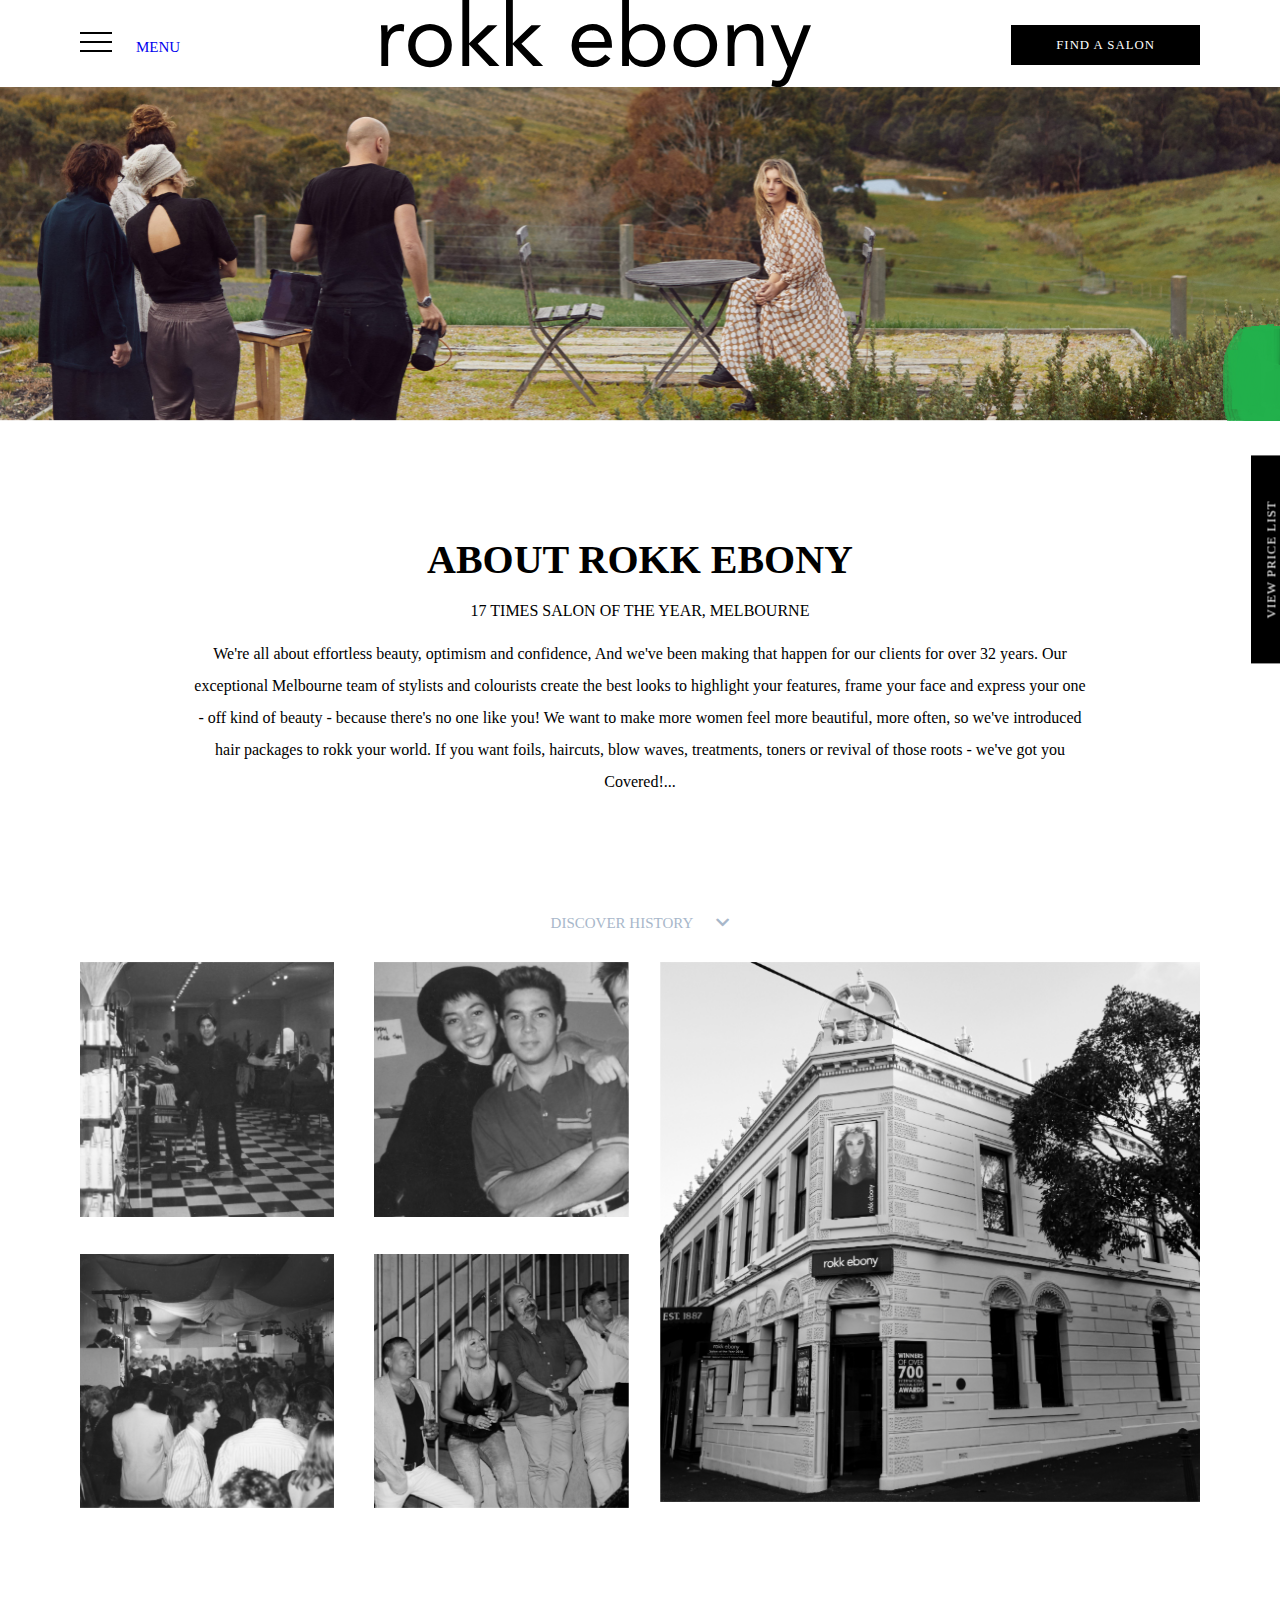
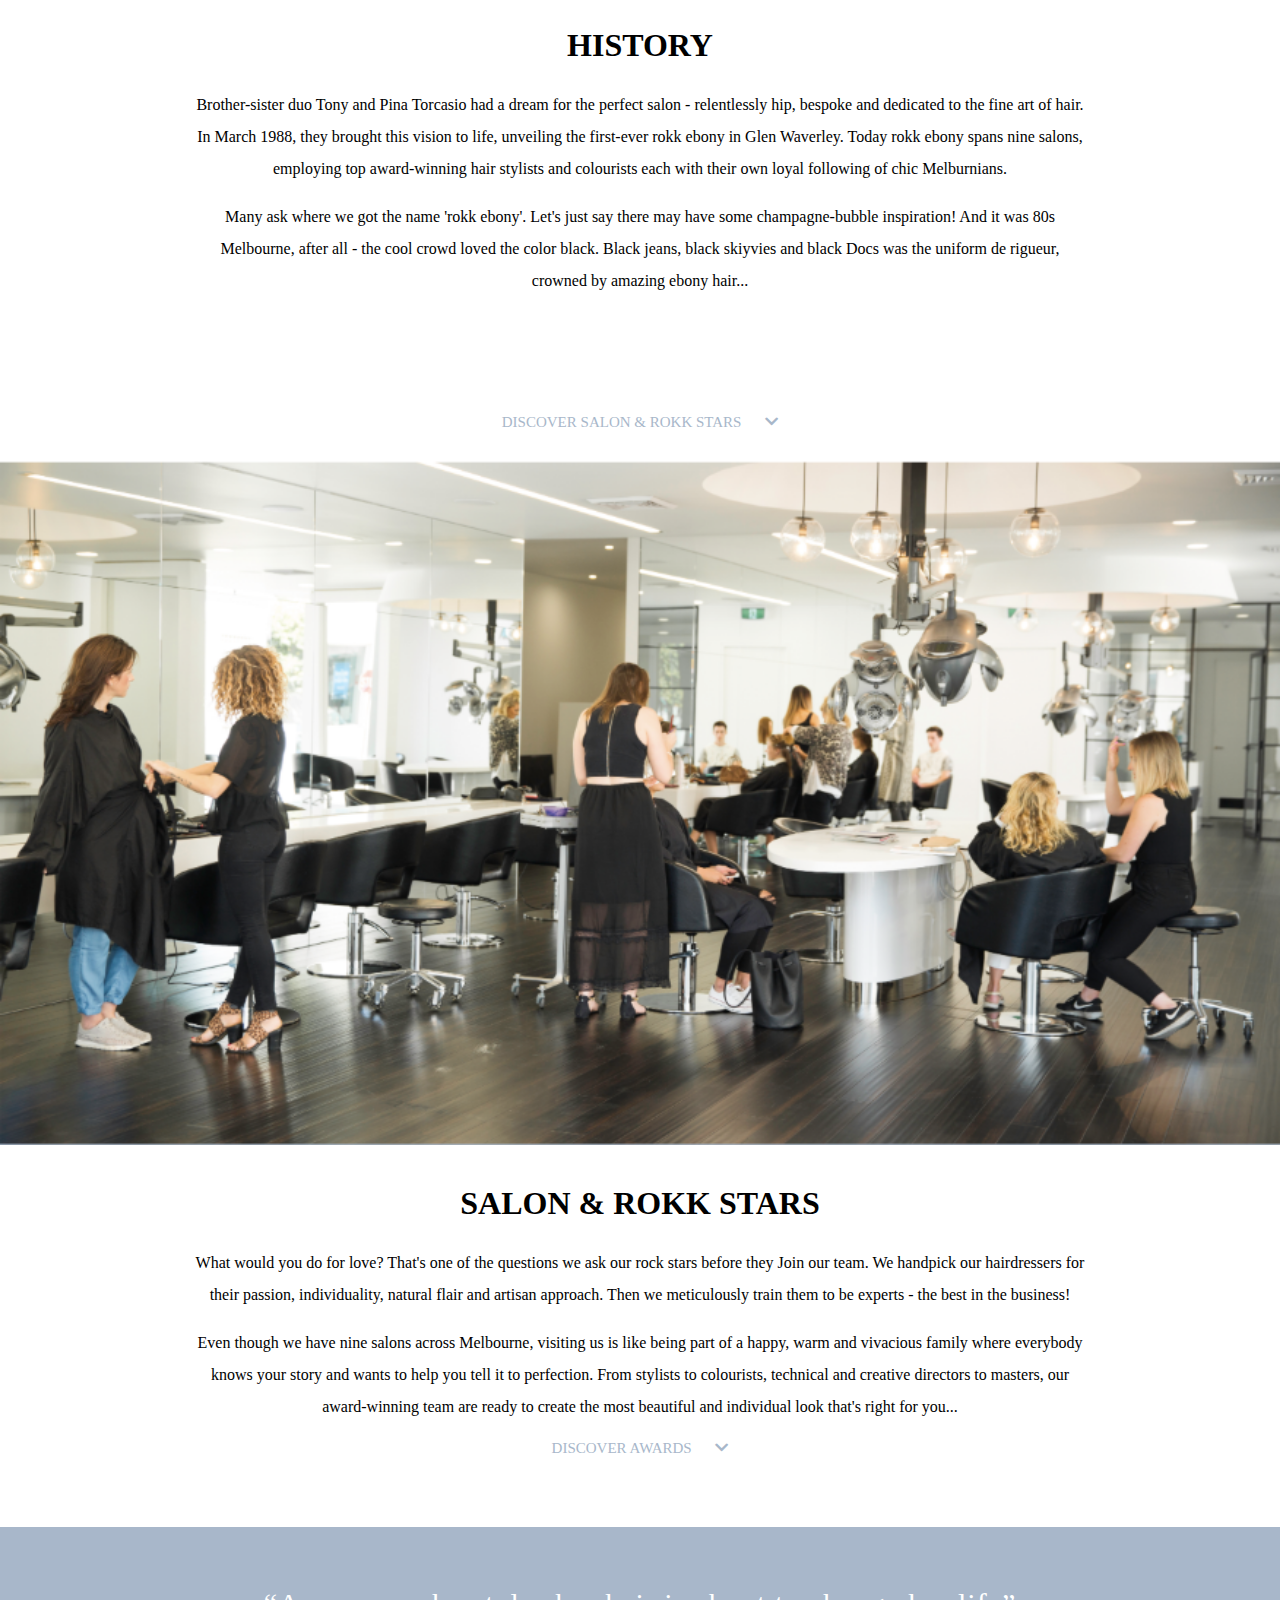
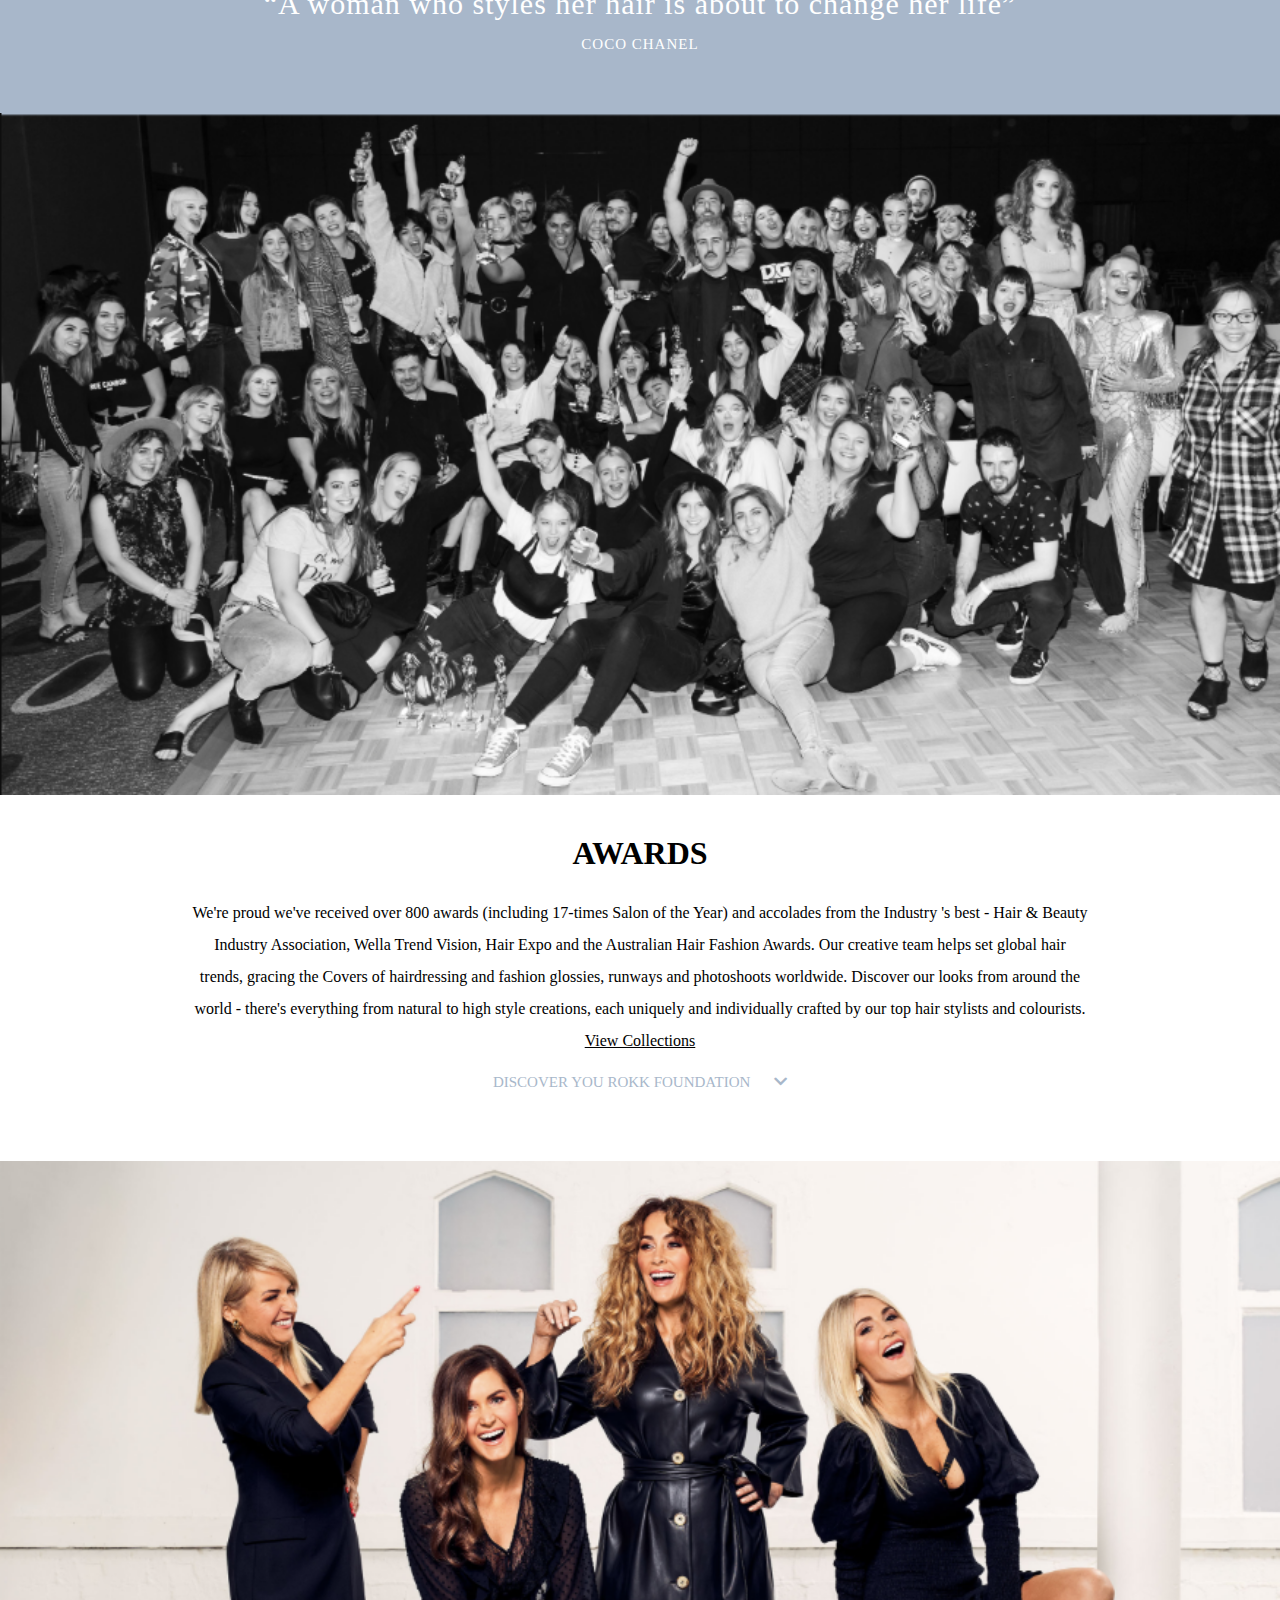
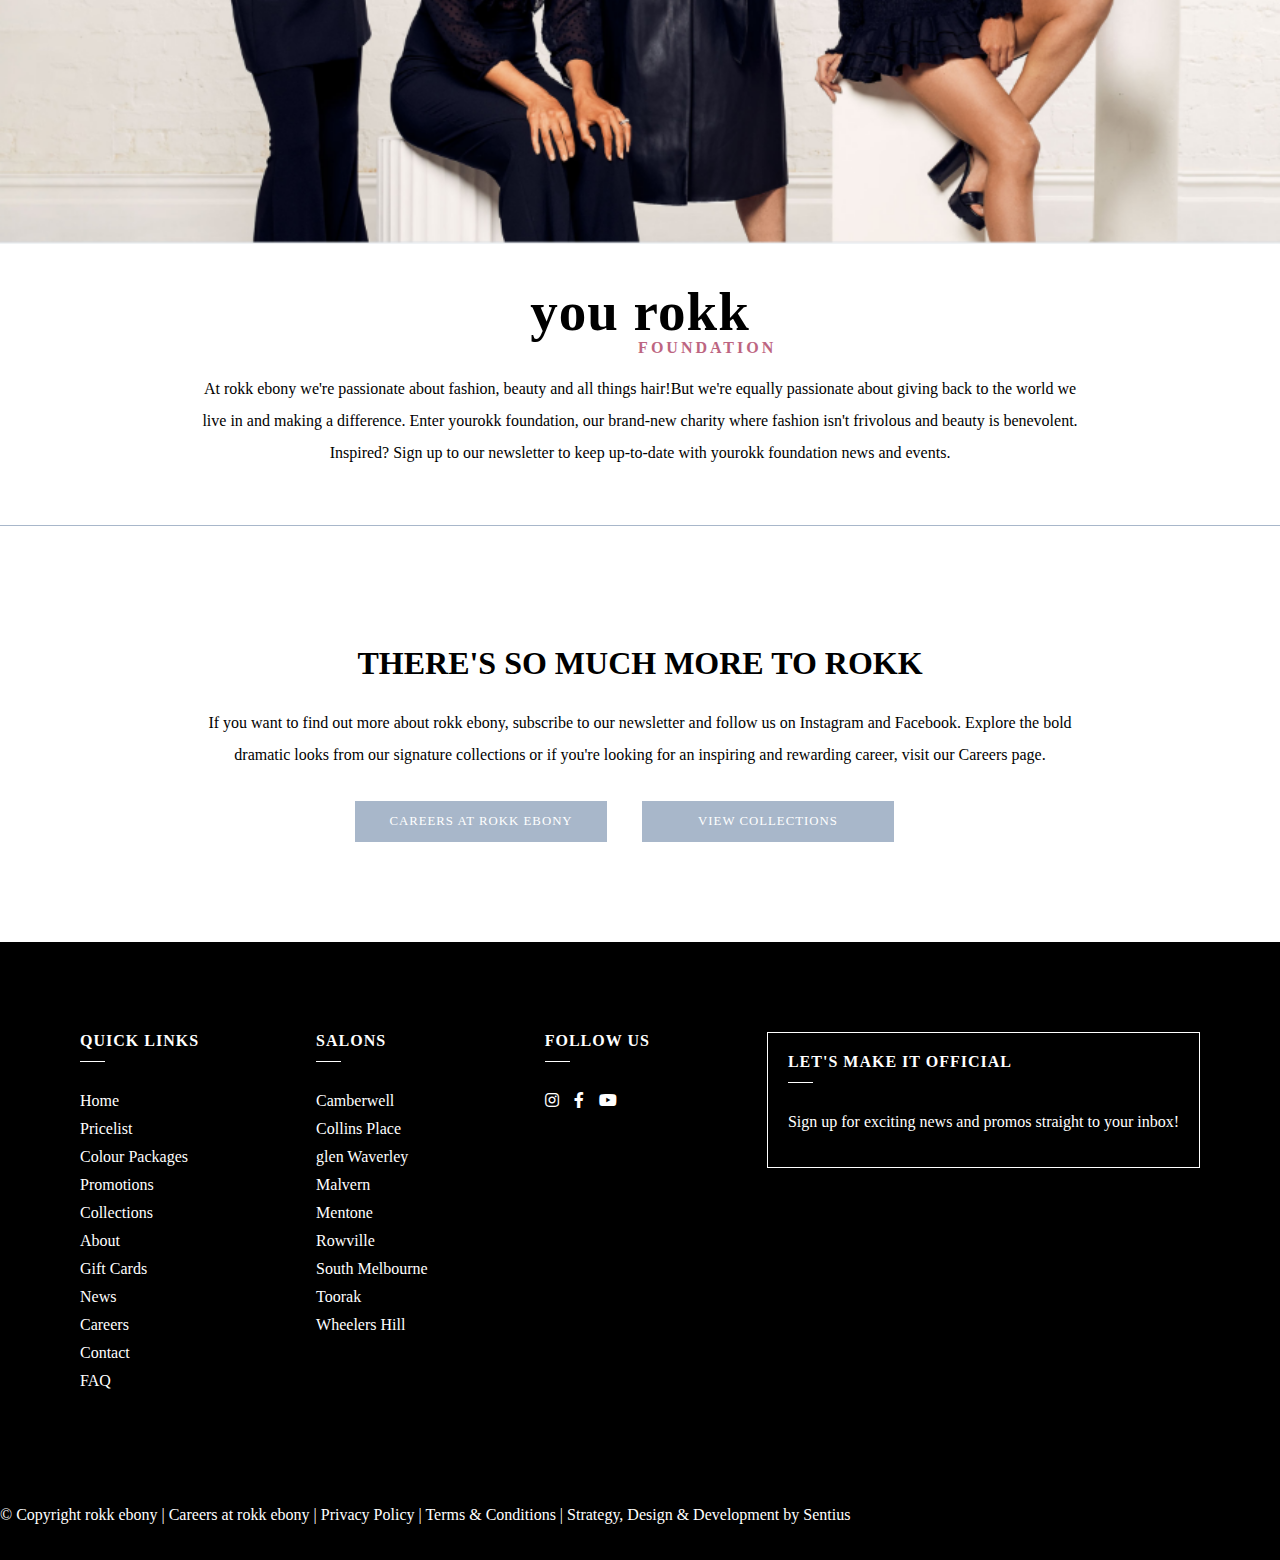
==== index.html @ becbbfd9 "PerfectPixel lan 4" ====
<!DOCTYPE html>
<html>
<head>
	<title>Rokk-Ebony</title>
	<meta charset="utf-8">
    <meta name="author" contnet="abc"/>
    <meta name="keyword" content="Blind Master"/>
    <meta http-equiv="X-UA-Compatible" content="IE=edge">
    <meta name="viewport" content="width=device-width, initial-scale=1"> 
    <link href="https://fontlibrary.org/face/metropolis" rel="stylesheet" media="screen" type="text/css"/>
    <link href="fontawesome/css/fontawesome.css" rel="stylesheet"> 
    <link href="fontawesome/css/brands.css" rel="stylesheet">
    <link href="fontawesome/css/solid.css" rel="stylesheet">
    <link href="style.css" rel="stylesheet" type="text/css">
</head>
<body>
	<div class="wrap">

		<div id="mySidenav" class="sidenav">
		  	<a href="javascript:void(0)" class="closebtn" onclick="closeNav()">&times;</a>
		  	<a href="#">About</a>
		  	<a href="#">Services</a>
		  	<a href="#">Clients</a>
		  	<a href="#">Contact</a>
		</div>
		<!-- HEADER -->
		<header class="header">
			<div class="containerBig">
				<div class="header__wrap">
					<div class="header__left">
						<a href="#" class="menu-bars" onclick="openNav()">
							<span class="menu-bars__wrap">
								<span class="menu-bars__row"></span>
								<span class="menu-bars__row"></span>
								<span class="menu-bars__row"></span>
							</span>
							<span class="menu">MENU</span>
						</a>
					</div>
					<div class="header__mid">
						<a href="#">
							<img src="img/RokkEbony-Logo.svg" title="Rokk-Ebony" alt="Logo-Rokk-Ebony">
						</a>
					</div>
					<div class="header__right">
						<a href="#" class="btn bg-black text-white">FIND A SALON</a>
					</div>
				</div>
			</div>
		</header>
		<!-- BTN-VIEW-PRICE-LIST -->
			<div class="btn btn-view-price">
				<a class="btn bg-black text-white">VIEW PRICE LIST</a>
			</div>
		<!-- MAIN -->
		<main class="main">
			<div class="banner">
				<picture>
				  	<source media="(min-width: 767px)" srcset="img/banner.png">				  
					<img src="img/bannerMobile.png" title="banner" alt="banner">
				</picture>
			</div>


			<div class="intro text-center">
				<div class="containerSmall">
					<h2 class="about">ABOUT ROKK EBONY</h2>
					<div class="subtitle">17 TIMES SALON OF THE YEAR, MELBOURNE</div>
					<div class="text">
						<p>We're all about effortless beauty, optimism and confidence, And we've been making that happen for our clients for over 32 years. Our exceptional Melbourne team of stylists and colourists create the best looks to highlight your features, frame your face and express your one - off kind of beauty - because there's no one like you! We want to make more women feel more beautiful, more often, so we've introduced hair packages to rokk your world. If you want foils, haircuts, blow waves, treatments, toners or revival of those roots - we've got you Covered!...</p>	
					</div>
				</div>
			</div>


			<div class="gallery">
				<div class="containerBig">
					<div class="link text-center">
						<a href="#history" class="link text-blue" onclick="closeGallery()">
							DISCOVER HISTORY <i class="fas fa-chevron-down"></i>
						</a>
					</div>
					<div class="gallery-wrap" id="gallery-wrap">
						<div class="gallery-grid">
							<div class="box-img-s">
								<img src="img/gallery1.png" title="" alt="">
							</div>
							<div class="box-img-s">
								<img src="img/gallery2.png" title="" alt="">
							</div>
							<div class="box-img-s">
								<img src="img/gallery3.png" title="" alt="">
							</div>
							<div class="box-img-s">
								<img src="img/gallery4.png" title="" alt="">
							</div>
						</div>
						<div class="gallery-big">
							<div class="box-img-b">
								<img src="img/gallery5.png" title="" alt="">
							</div>
						</div>						
					</div>
				</div>	
			</div>


			<div class="intro text-center" id="history">
				<div class="containerSmall">
					<h2 class="title">HISTORY</h2>
					<div class="text">
						<p>Brother-sister duo Tony and Pina Torcasio had a dream for the perfect salon - relentlessly hip, bespoke and dedicated to the fine art of hair.  In March 1988, they brought this vision to life, unveiling the first-ever rokk ebony in Glen Waverley.  Today rokk ebony spans nine salons, employing top award-winning hair stylists and colourists each with their own loyal following of chic Melburnians.</p>  
						<p>Many ask where we got the name 'rokk ebony'. Let's just say there may have some champagne-bubble inspiration! And it was 80s Melbourne, after all - the cool crowd loved the color black. Black jeans, black skiyvies and black Docs was the uniform de rigueur, crowned by amazing ebony hair...</p>		
					</div>
				</div>
			</div>


			<div class="link text-center">
				<a href="#salon" class="link text-blue">DISCOVER SALON & ROKK STARS 
					<i class="fas fa-chevron-down"></i></a>
			</div>
			<div class="block-text-img" id="salon">	
				<div class="block-text order2">
					<div class="block-text-wrap">
						<h2 class="title">SALON & ROKK STARS</h2>
						<div class="text">
							<p>What would you do for love? That's one of the questions we ask our rock stars before they Join our team. We handpick our hairdressers for their passion, individuality, natural flair and artisan approach. Then we meticulously train them to be experts - the best in the business!</p>  
							<p>Even though we have nine salons across Melbourne, visiting us is like being part of a happy, warm and vivacious family where everybody knows your story and wants to help you tell it to perfection. From stylists to colourists, technical and creative directors to masters, our award-winning team are ready to create the most beautiful and individual look that's right for you...</p>
						</div>
						<div class="link">
						<a href="#award" class="link text-blue">DISCOVER AWARDS 
							<i class="fas fa-chevron-down"></i></a>
					</div>
					</div>
				</div>
				<div class="block-img order1">
					<div class="box-img-b">
						<img src="img/salon.png" title="" alt="">
					</div>
				</div>	
			</div>


			<div class="quote bg-blue text-center text-white">
				<div class="containerSmall">
					<blockquote cite="">
						<q>A woman who styles her hair is about to change her life</q> 
						<p class="text-center">COCO CHANEL</p>
					</blockquote>
				</div>
			</div>

			
			<div class="block-text-img" id="award">
				<div class="block-img">
					<div class="box-img-b">
						<img src="img/award.png" title="" alt="">
					</div>
				</div>		
				<div class="block-text">
					<div class="block-text-wrap">
						<h2 class="title">AWARDS</h2>
						<div class="text">
							<p>We're proud we've received over 800 awards (including 17-times Salon of the Year) and accolades from the Industry 's best - Hair & Beauty Industry Association, Wella Trend Vision, Hair Expo and the Australian Hair Fashion Awards. Our creative team helps set global hair trends, gracing the Covers of hairdressing and fashion glossies, runways and photoshoots worldwide. Discover our looks from around the world - there's everything from natural to high style creations, each uniquely and individually crafted by our top hair stylists and colourists. <u>View Collections</u></p>
						</div>
						<div class="link">
							<a href="#foundation" class="link text-blue">DISCOVER YOU ROKK FOUNDATION <i class="fas fa-chevron-down">
							</i></a>
						</div>	
					</div>
				</div>
			</div>

			<div class="block-text-img" id="foundation">	
				<div class="block-text order2">
					<div class="block-text-wrap">
						<h2 class="title" style="text-transform: lowercase; font-size:55px; letter-spacing: 1px; font-weight:700; line-height: 1; margin-bottom: 0;">
							you rokk
						</h2>
						<span class="foundation" style="color: #BD6581; font-weight:700;letter-spacing: 3px;">FOUNDATION</span>
						<div class="text">
							<p>At rokk ebony we're passionate about fashion, beauty and all things hair!But we're equally passionate about giving back to the world we live in and making a difference. Enter yourokk foundation, our brand-new charity where fashion isn't frivolous and beauty is benevolent. Inspired? Sign up to our newsletter to keep up-to-date with yourokk foundation news and events.</p>
						</div>
					</div>
				</div>
				<div class="block-img order1">
					<div class="box-img-b">
						<img src="img/foundation.png" title="" alt="">
					</div>
				</div>	
			</div>


			<div class="intro text-center" id="cta">
				<div class="containerSmall">
					<h2 class="title">THERE'S SO MUCH MORE TO ROKK</h2>
					<div class="text">
						<p>If you want to find out more about rokk ebony, subscribe to our newsletter and follow us on Instagram and Facebook. Explore the bold dramatic looks from our signature collections or if you're looking for an inspiring and rewarding career, visit our Careers page.</p>		
					</div>
					<div class="btn-group">
						<div><a href="#" class="btn bg-blue text-white">CAREERS AT ROKK EBONY</a></div>
						<div><a href="#" class="btn bg-blue text-white">VIEW COLLECTIONS</a></div>
					</div>
				</div>
			</div>
		</main>
		<!-- FOOTER -->
		<footer class="footer bg-black text-white">
			<div class="footer__top">
				<div class="containerBig">
					<div class="footer__top--wrap">
						<div class="footer__links">
							<h2 class="footer__title">QUICK LINKS</h2>
							<ul>
								<li><a href="#" class="text-white">Home</a></li>
								<li><a href="#" class="text-white">Pricelist</a></li>
								<li><a href="#" class="text-white">Colour Packages</a></li>
								<li><a href="#" class="text-white">Promotions</a></li>
								<li><a href="#" class="text-white">Collections</a></li>
								<li><a href="#" class="text-white">About</a></li>
								<li><a href="#" class="text-white">Gift Cards</a></li>
								<li><a href="#" class="text-white">News</a></li>
								<li><a href="#" class="text-white">Careers</a></li>
								<li><a href="#" class="text-white">Contact</a></li>
								<li><a href="#" class="text-white">FAQ</a></li>
							</ul>
						</div>
						<div class="footer__salons">
							<h2 class="footer__title">SALONS</h2>
							<ul>
								<li><a href="#" class="text-white">Camberwell</a></li>
								<li><a href="#" class="text-white">Collins Place</a></li>
								<li><a href="#" class="text-white">glen Waverley</a></li>
								<li><a href="#" class="text-white">Malvern</a></li>
								<li><a href="#" class="text-white">Mentone</a></li>
								<li><a href="#" class="text-white">Rowville</a></li>
								<li><a href="#" class="text-white">South Melbourne</a></li>
								<li><a href="#" class="text-white">Toorak</a></li>
								<li><a href="#" class="text-white">Wheelers Hill</a></li>
							</ul>
						</div>	
						<div class="footer__follow">
							<h2 class="footer__title">FOLLOW US</h2>
							<ul class="social-group">
							  	<li><a href="#" class="text-pri"><i class="fab fa-instagram"></i></a></li> 
							  	<li><a href="#" class="text-pri"><i class="fab fa-facebook-f"></i></a></li>
							  	<li><a href="#" class="text-pri"><i class="fab fa-youtube"></i></a></li>
							</ul>
						</div>
						<div class="footer__form">
							<a href="#">
								<h2 class="footer__title">LET'S MAKE IT OFFICIAL</h2>
								<p>Sign up for exciting news and promos straight to your inbox!</p>
							</a>
						</div>						
					</div>
				</div>				
			</div>
			<div class="footer__bottom">
				<div class="containerFooter">
					<div class="footer__copyright">
						<p>© Copyright rokk ebony | 
						<a href="/careers">Careers at rokk ebony</a> | 
						<a href="/privacy-policy">Privacy Policy</a> | 
						<a href="/terms">Terms &amp; Conditions</a> | Strategy, Design & Development by 
						<a href="#" target="_blank" rel="noopener">Sentius</a>
						</p>
					</div>
				</div>
			</div>	
		</footer>
		<div class="btn-fixed bg-black text-center">
			<a href="#" class="text-white" target="">FIND A SALON</a>
		</div>		
	</div>

	<!-- <script src="https://ajax.googleapis.com/ajax/libs/jquery/1.11.1/jquery.min.js"></script> -->
	<script type="text/javascript">
		function openNav() {
		  document.getElementById("mySidenav").style.width = "250px";
		}

		function closeNav() {
		  document.getElementById("mySidenav").style.width = "0";
		}

		// function closeGallery() {
		//   var x = document.getElementById("gallery-wrap");
		//   if (x.style.display === "none") {
		//     x.style.display = "block";
		//   } else {
		//     x.style.display = "none";
		//   }
		// }
	</script>
</body>
</html>
---- fontawesome/css/brands.css ----
/*!
 * Font Awesome Free 5.12.0 by @fontawesome - https://fontawesome.com
 * License - https://fontawesome.com/license/free (Icons: CC BY 4.0, Fonts: SIL OFL 1.1, Code: MIT License)
 */
@font-face {
  font-family: 'Font Awesome 5 Brands';
  font-style: normal;
  font-weight: normal;
  font-display: auto;
  src: url("../webfonts/fa-brands-400.eot");
  src: url("../webfonts/fa-brands-400.eot?#iefix") format("embedded-opentype"), url("../webfonts/fa-brands-400.woff2") format("woff2"), url("../webfonts/fa-brands-400.woff") format("woff"), url("../webfonts/fa-brands-400.ttf") format("truetype"), url("../webfonts/fa-brands-400.svg#fontawesome") format("svg"); }

.fab {
  font-family: 'Font Awesome 5 Brands'; }
---- fontawesome/css/solid.css ----
/*!
 * Font Awesome Free 5.12.0 by @fontawesome - https://fontawesome.com
 * License - https://fontawesome.com/license/free (Icons: CC BY 4.0, Fonts: SIL OFL 1.1, Code: MIT License)
 */
@font-face {
  font-family: 'Font Awesome 5 Free';
  font-style: normal;
  font-weight: 900;
  font-display: auto;
  src: url("../webfonts/fa-solid-900.eot");
  src: url("../webfonts/fa-solid-900.eot?#iefix") format("embedded-opentype"), url("../webfonts/fa-solid-900.woff2") format("woff2"), url("../webfonts/fa-solid-900.woff") format("woff"), url("../webfonts/fa-solid-900.ttf") format("truetype"), url("../webfonts/fa-solid-900.svg#fontawesome") format("svg"); }

.fa,
.fas {
  font-family: 'Font Awesome 5 Free';
  font-weight: 900; }
---- style.css ----
/*@font-face { 
    font-family: Metropolis; 
    src: url('../font-face/Metropolis-Regular.otf'); 
    src: url('../font-face/Metropolis-Medium.otf'); 
}*/
html {   
    font-family: 'MetropolisRegular';
}
body {
    position: relative;
    margin: 0;
}
p {
    font-family: 'MetropolisRegular';
}
a {
    text-decoration: none;
}
h1, h2, h3, h4, h5, h6 {
    text-transform: uppercase;
    letter-spacing: 1px;
    margin: 0 auto 20px; 
    font-weight: 700;
}
ul {
    list-style-type: none;
    padding-left: 0;
    margin: 0;
}
li {
    margin-bottom: 10px;
}
img {
    width: 100%;
    height: 100%;
    line-height: 0;
}
img:hover {
    opacity: 0.9;
}
button {
    font-family: "Niramit", sans-serif;
    letter-spacing: 1rem;
}
.text-center {
    text-align: center;
}
.text-blue {
    color: #A8B7CA;
}
.text-white {
    color: white;
}
.bg-black {
    background-color: black;
}
.bg-blue {
    background-color: #A8B7CA;
}
.btn {
    padding: 12px 44px;
    min-width: 12.125rem;
    font-size: 0.8rem;
    letter-spacing: 1px;
}
.containerBig, .containerSmall  {
    margin: auto;
}
.wrap {
    position: relative;
}

.displaynone{
    display: none;
}

/*Header*/
.menu-bars__wrap {
    width: 32px;
    height: 20px;
    display: inline-block;
    margin-right: 20px;
}
.menu-bars__row {
    display: block;
    background: #000;
    height: 2px;
    margin-bottom: 7px;
}
.header__wrap {
    display: flex;
    align-items: center;
    justify-content: space-between;
}
.header__mid {
    height: 100%;
}
.header__mid a {
    height: 100%;
}
a.btn.bg-black {
    border: 1px solid black;
}
a.btn.bg-black:hover {
    background-color: white;
    color: black;
}

/*Main*/
.banner {
    width: 100%;
    height: 100%;
    line-height: 0;
}
.box-img-s, .box-img-b {    
    overflow: hidden;
    line-height: 0;
}
.box-img-s img, .box-img-b img {
    transition: all .3s ease;
}
.box-img-s:hover img, .box-img-b:hover img {
    transform: scale(1.5);
}
.subtitle {
    margin-bottom: 14px;
    line-height: 22px;
}
blockquote {
    margin: 0;
    letter-spacing: 1px;
}
i.fas.fa-chevron-down {
    padding-left: 20px;
}
.text {
    font-size: 0.825rem;
}
a.btn.bg-blue {
    border: 1px solid #A8B7CA;
}
a.btn.bg-blue:hover {
    background-color: white;
    color: #A8B7CA;
}
a.link {
    font-size: 15px;
}
.link {
    margin-bottom: 30px;
}

/*Footer*/
ul.social-group {
    display: inline-flex;
}
ul.social-group li {
    margin-right: 15px;
}
ul.social-group li a:hover {
    color: #a8b7ca;
}
.footer a {
    color: white;
}
.footer__menu {
    display: flex;
}
.footer__form {
    border: 1px solid white;
    padding: 20px;
}
.footer__copyright {
    padding-bottom: 20px;
}
.footer__top h2 {
    position: relative;
    padding-bottom: 12px;
    margin-bottom: 30px;
}
.footer__top h2:before {
    position: absolute;
    content: "";
    width: 25px;
    height: 1px;
    background: #fff;
    bottom: 0;
    left: 0;
}
.footer__follow {
    margin-bottom: 20px;
    clear: both;
}


/*RESPONSIVE RESPONSIVE RESPONSIVE RESPONSIVE RESPONSIVE RESPONSIVE RESPONSIVE RESPONSIVE*/


@media screen and (max-width: 767px) {
    .containerBig, .containerSmall  {
        width: 100%;  
    }
    .header__wrap {
        height: 65px;
    }
    .header {
        height: 59px;
    }
    .header, .gallery, .footer {
        padding: 0 20px;
    }
    .header__right {
        display: none;
    }
    .header__mid {
        text-align: right;
    }
    .header__mid img {
        width: 78%;
    }
    .intro, .block-text {
        padding: 50px 20px;
    }
    p {
        text-align: left;
        margin: 0;
    }
    blockquote {
        padding: 30px 100px;
        text-transform: uppercase;
        font-size: 15px;
    }
    blockquote p {
        margin: 20px 0 0;
        font-size: 10px;
    }
    h2.about {
        font-size: 25px;
        margin-bottom: 8px;
        padding-top: 11px;
    }
    h2.title {
        font-size: 22px;
        letter-spacing: 0px;
        line-height: 0;
        text-align: center;
    }
    .text p {
        font-size: 16px;
        line-height: 1.5;
    }
    .btn-fixed {
        border-top: 2px solid white;
        padding: 20px;
        letter-spacing: 3px;
        /*position: fixed;
        top: 100%;
        bottom: 0;
        z-index: 1;*/
    }
    .btn-fixed:hover {
        background-color: white;
    }
    .btn-fixed a:hover {
        color: black;
        font-weight: 600;
    }
    a.btn.bg-blue {
        display: block;
        margin-bottom: 10px;
    }
    .btn-group {
        padding-top: 20px;
    }
    .gallery-grid {
        width: 100%;
        display: flex;
        flex-wrap: wrap;
        justify-content: space-between;
    }
    .box-img-s {
        width: calc(50% - 9px);
        margin-bottom: 15px;
        padding-top: 5px;
    }
    span.foundation {
        padding-left: 50%; 
    }
}
@media screen and (min-width: 768px) {
    .containerBig  {
        width: 87.5%;
    }
    .header__wrap {
        height: 87px;
    }
    .header__mid {
        text-align: center;
    }

    .btn-fixed {
        display: none;
    }
    .intro {
        padding: 119px 0 100px;
    }
    h2.title {
        font-size: 32px;
        letter-spacing: 0px;
        margin-bottom: 25px;
    }
    h2.about {
        font-size: 40px;
        letter-spacing: 0;
        line-height: 1;
    }
    blockquote p {
        margin: 25px 0 0;
        font-size: 1.5rem;
    }
    .gallery-wrap {
        display: flex;
        justify-content: space-between;
    }
    .gallery-grid {
        width: 49%;
        display: flex;
        flex-wrap: wrap;
        justify-content: space-between;
    }
    .gallery-big {
        width: calc(50% - 20px);
    }
    
    .box-img-s {
        width: calc(50% - 20px);
    }
    .box-img-s:nth-child(1), .box-img-s:nth-child(2) {        
        margin-bottom: 37px;
    }
    .btn-group div {
        display: inline-flex;
        padding: 14px 31px 0 0;
    }
    .btn.bg-blue {
        padding: 12px 28px;
    }
    span.foundation {
        padding-left: 15%;
    }
}

@media screen and (min-width: 768px) and (max-width: 1023px) {    
    .text p {
        font-size: 14px;
        line-height: 2;
    }
    #cta {
        border-top: 1px solid #A8B7CA;;
    }
    .header__mid img {
        width: 80%;
    }
    .header__right.btn {
        padding: 7px 35px;
    }
    .block-text-wrap {
        text-align: center;
    }    
    .containerSmall {
        width: 70%;
    }
    .block-text {
        padding: 40px 0;
        width: 70%;
        margin: auto;
        text-align: center;
    }
    blockquote {
        font-size: 25px;
        padding: 40px 0;
    }
    blockquote p {
        margin: 15px 0 0;
        font-size: 12px;
    }
}

@media screen and (max-width: 1023px) {   
    span.menu {
        display: none;
    }
    .link, .btn-view-price {
        display: none;
    }
    .footer__copyright p {
        text-align: center;
        padding: 0 20% 30px;
        font-size: 11px;
    }
    .footer {
        font-size: 0.825rem;
    }
    .footer__top h2 {
        font-size: 0.9rem;
    }
    .footer__links {
        float: left;
        margin-right: 30%;
        margin-bottom: 30px;
    }
    .footer__top--wrap {
        padding: 30px 0;
    }
}

@media screen and (min-width: 1024px) {
    span.menu {
        font-size: 15px;
    }    
    .footer__top h2 {
        font-size: 1rem;
    }
    .footer__top--wrap {
        display: flex;
        align-items: flex-start;
        justify-content: space-between;
        padding: 90px 0;
    }
}

@media screen and (max-width: 1919px) {      
    .block-img {
        width: 100%;
    }
    .block-text-img {
        display: flex;
        flex-wrap: wrap;
    }
    #cta {
        border-top: 1px solid #A8B7CA;;
    }
    .order2 {
        order: 2;
    }
    .order1 {
        order: 1;
    }
}

@media screen and (min-width: 1024px) and (max-width: 1919px) {
    .block-text {
        padding: 50px 0;
        width: 50%;
        margin: auto;
        text-align: center;
    }     
    .containerSmall {
        width: 70%;
    }
    .block-text {
        padding: 40px 0;
        width: 70%;
        margin: auto;
        text-align: center;
    }     
    .text p {
        font-size: 16px;
        line-height: 2;
    }
    blockquote {
        font-size: 30px;
        padding: 60px 0;
    }
    blockquote p {
        margin: 15px 0 0;
        font-size: 15px;
    }
}

@media screen and (min-width: 1920px) {
    .block-text-img {
        display: flex;
        border: 1px solid #eee;
    }
    .block-text {
        width: 31.5%;
        display: flex;
        justify-content: center;
        align-items: center;
    }
    .block-text-wrap {
        width: 65%;
    }
    .block-img {
        width: 68.5%;
    }
    .containerSmall {
        width: 50%;
    }
    .containerFooter {
        width: 75%;
        margin: auto;
    }
    .text p {
        font-size: 16px;
        line-height: 1.5;
    }
    blockquote {
        font-size: 30px;
        padding: 90px 0;
    }
    blockquote p {
        margin: 30px 0 0;
        font-size: 19px;

    }
    .footer__copyright p {
        font-size: 14px;
    }

}

.sidenav {
  height: 100%;
  width: 0;
  position: fixed;
  z-index: 1;
  top: 0;
  left: 0;
  background-color: #111;
  overflow-x: hidden;
  transition: 0.5s;
  padding-top: 60px;
}

.sidenav a {
  padding: 8px 8px 8px 32px;
  text-decoration: none;
  font-size: 25px;
  color: #818181;
  display: block;
  transition: 0.3s;
}

.sidenav a:hover {
  color: #f1f1f1;
}

.sidenav .closebtn {
    position: absolute;
    top: 0;
    right: 25px;
    font-size: 35px;
    margin-left: 50px;
}

.btn-view-price {
    position: fixed;
    transform: rotate(-90deg);
    z-index: 1;
    right: -140px;
    top: 540px;
}
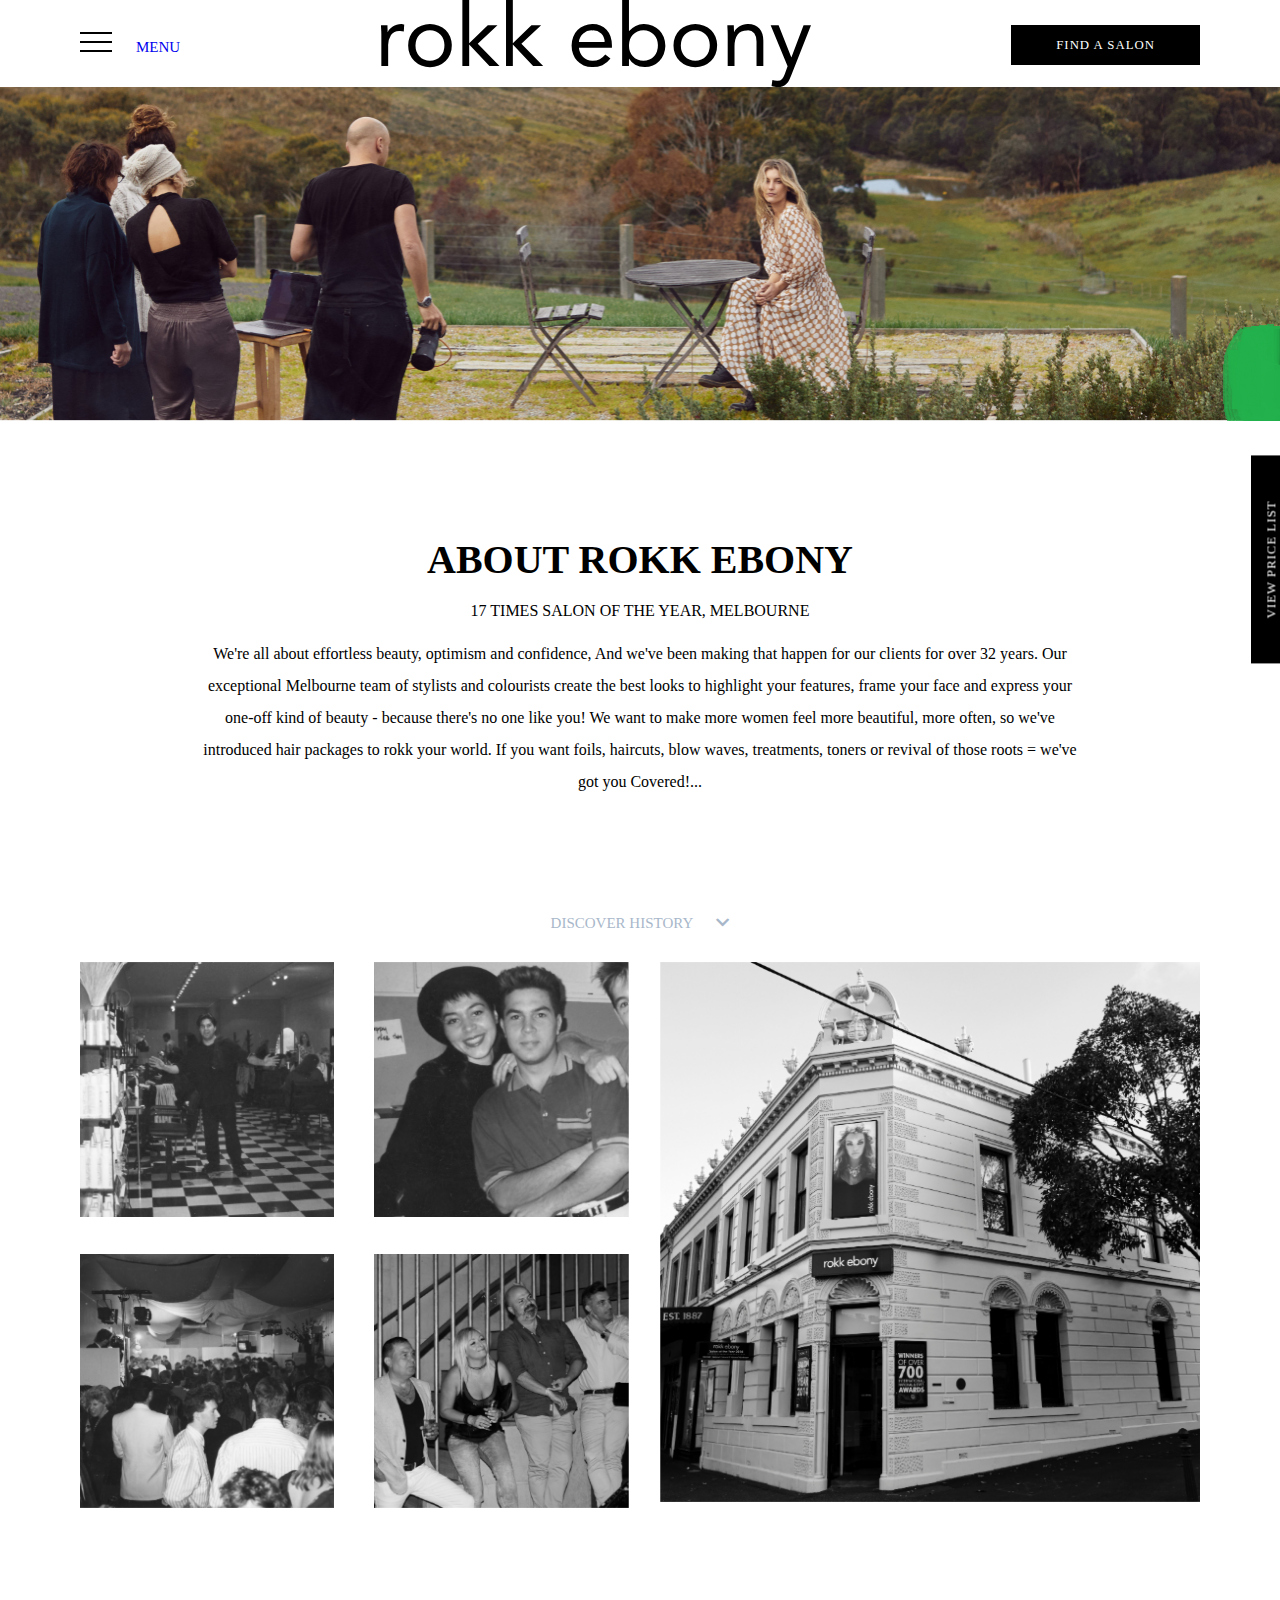
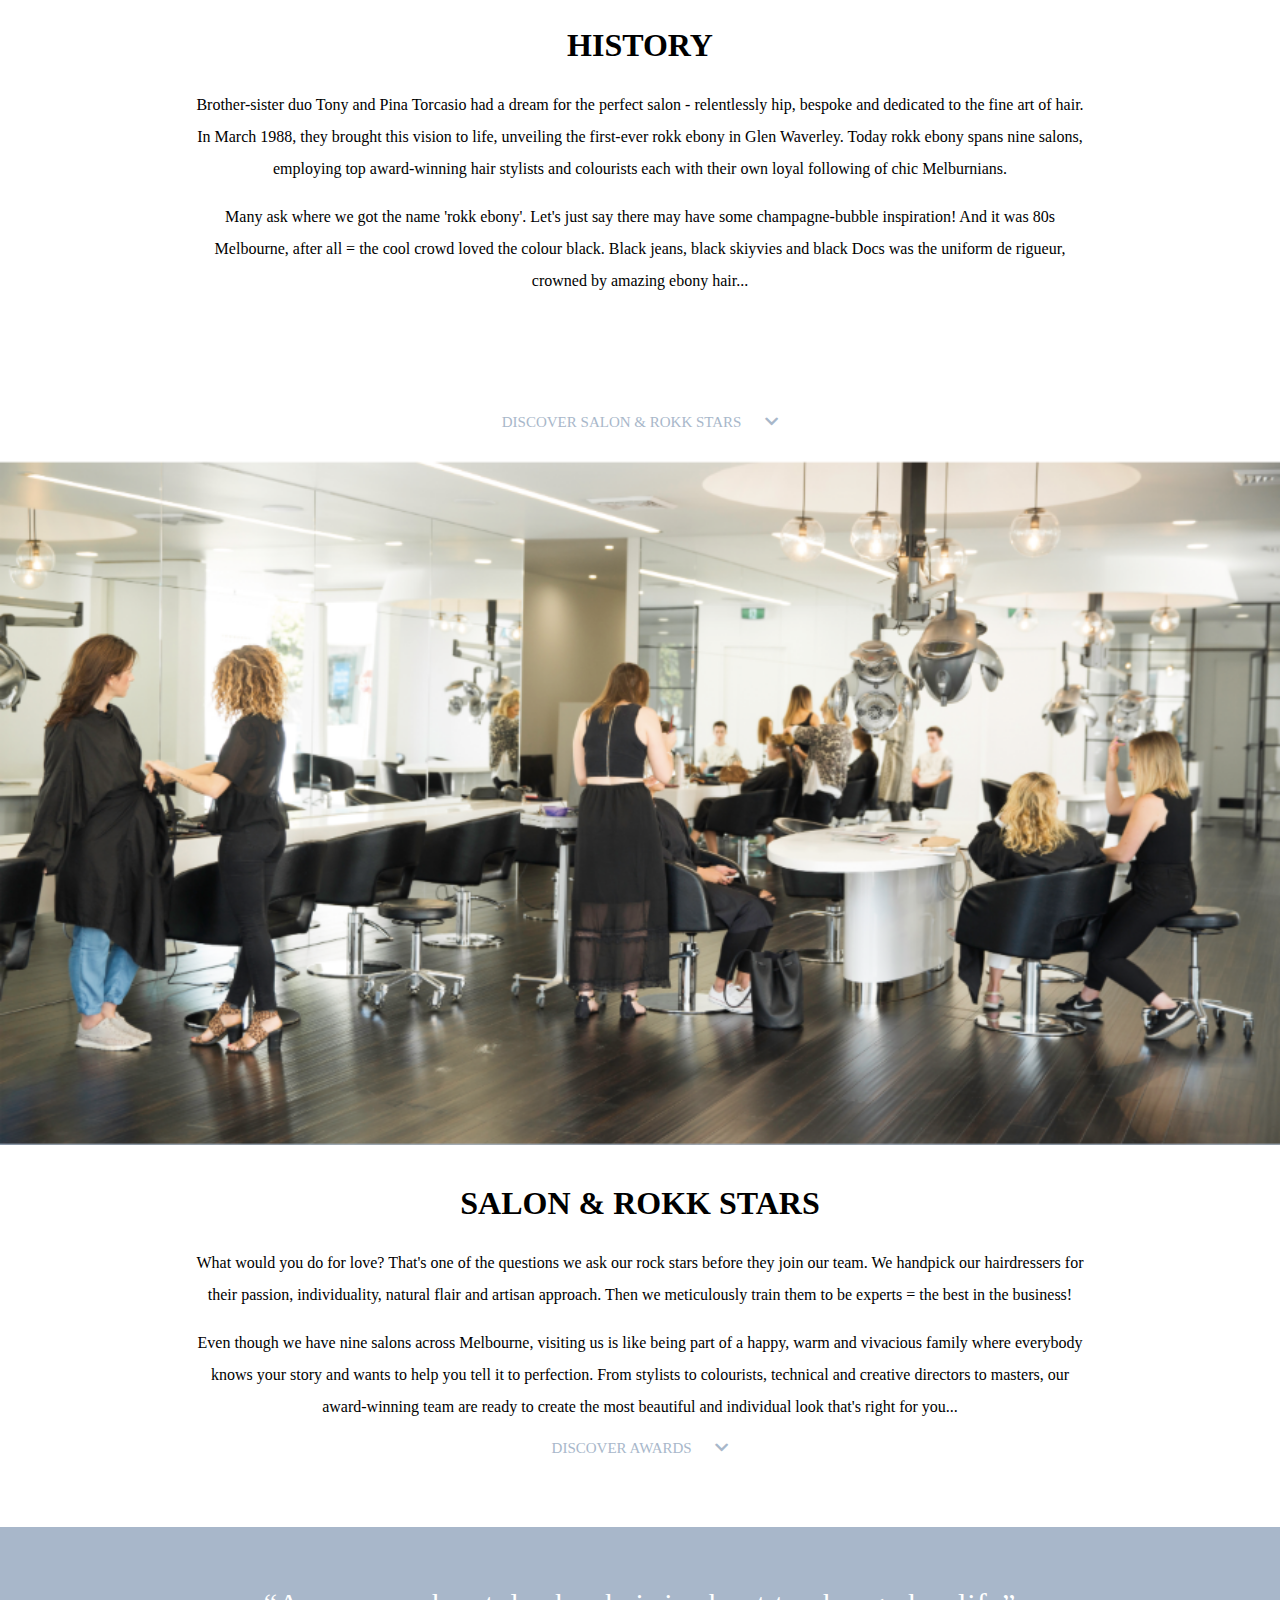
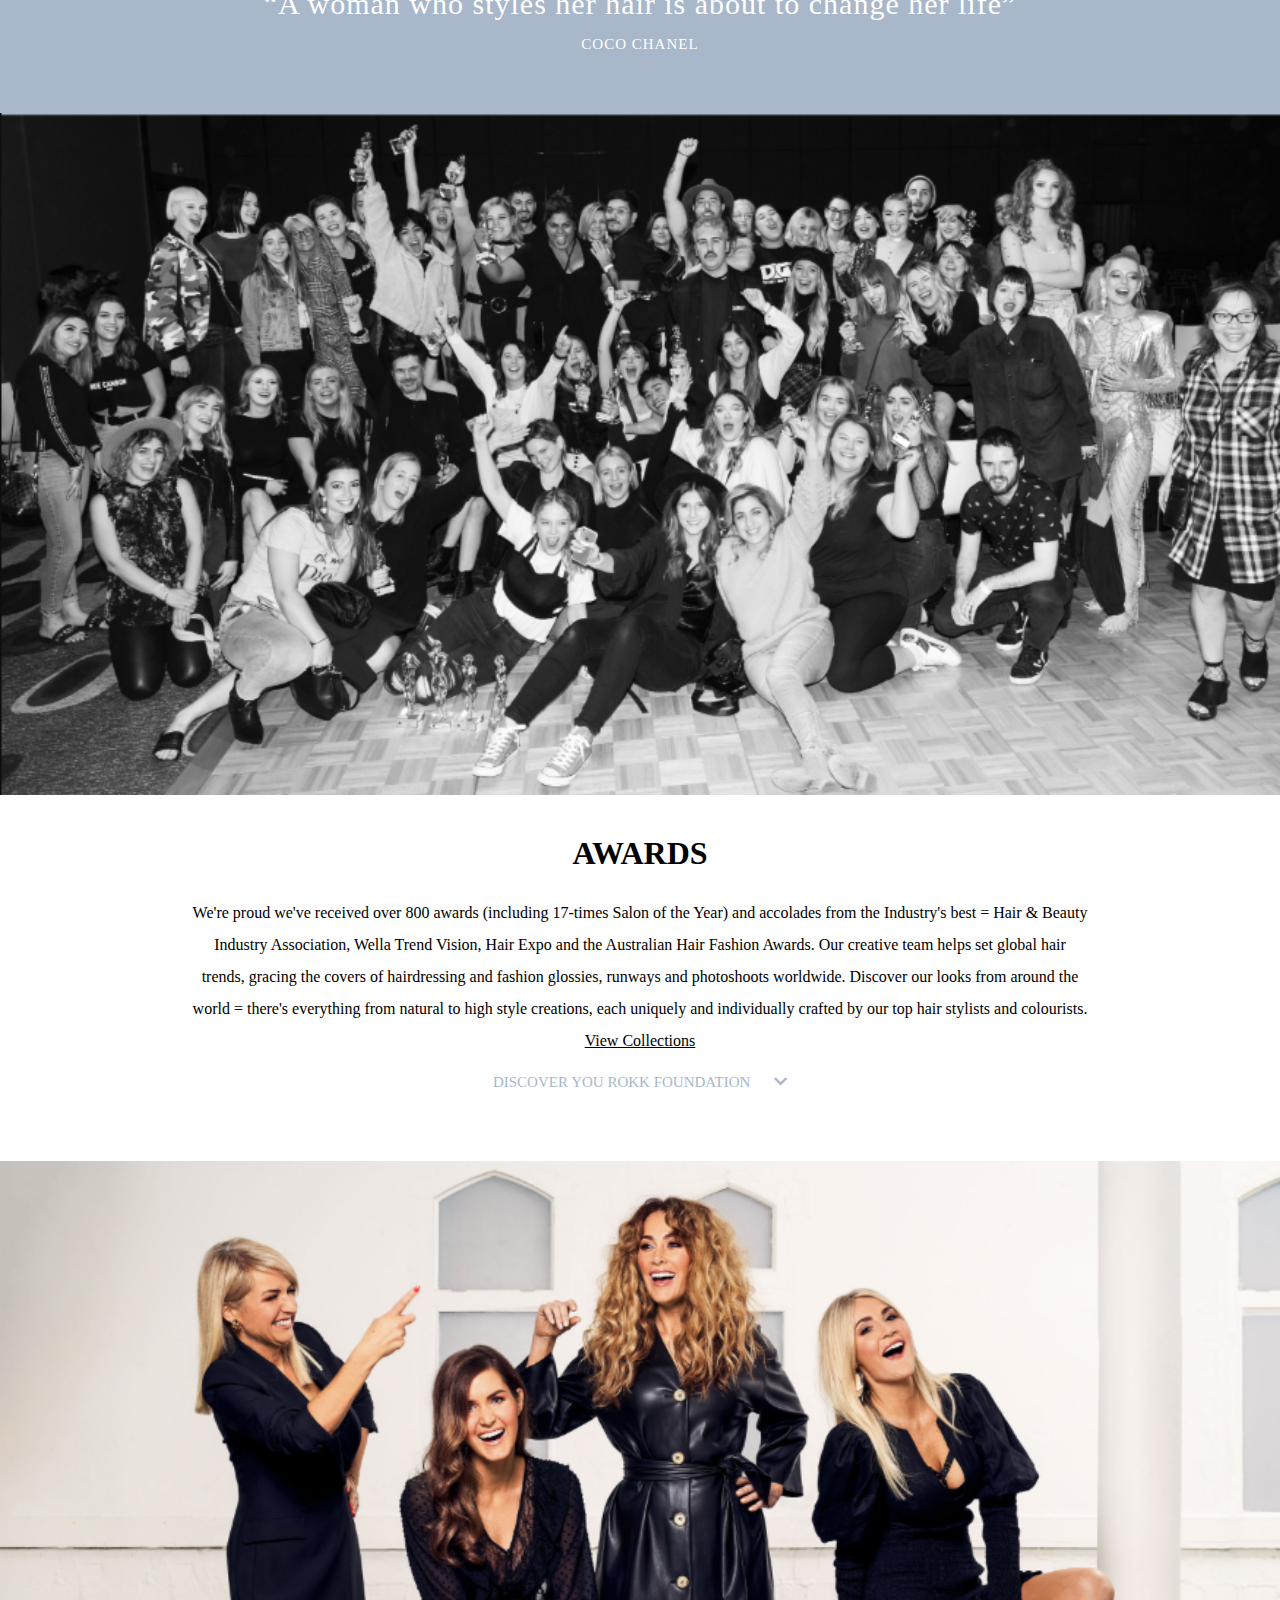
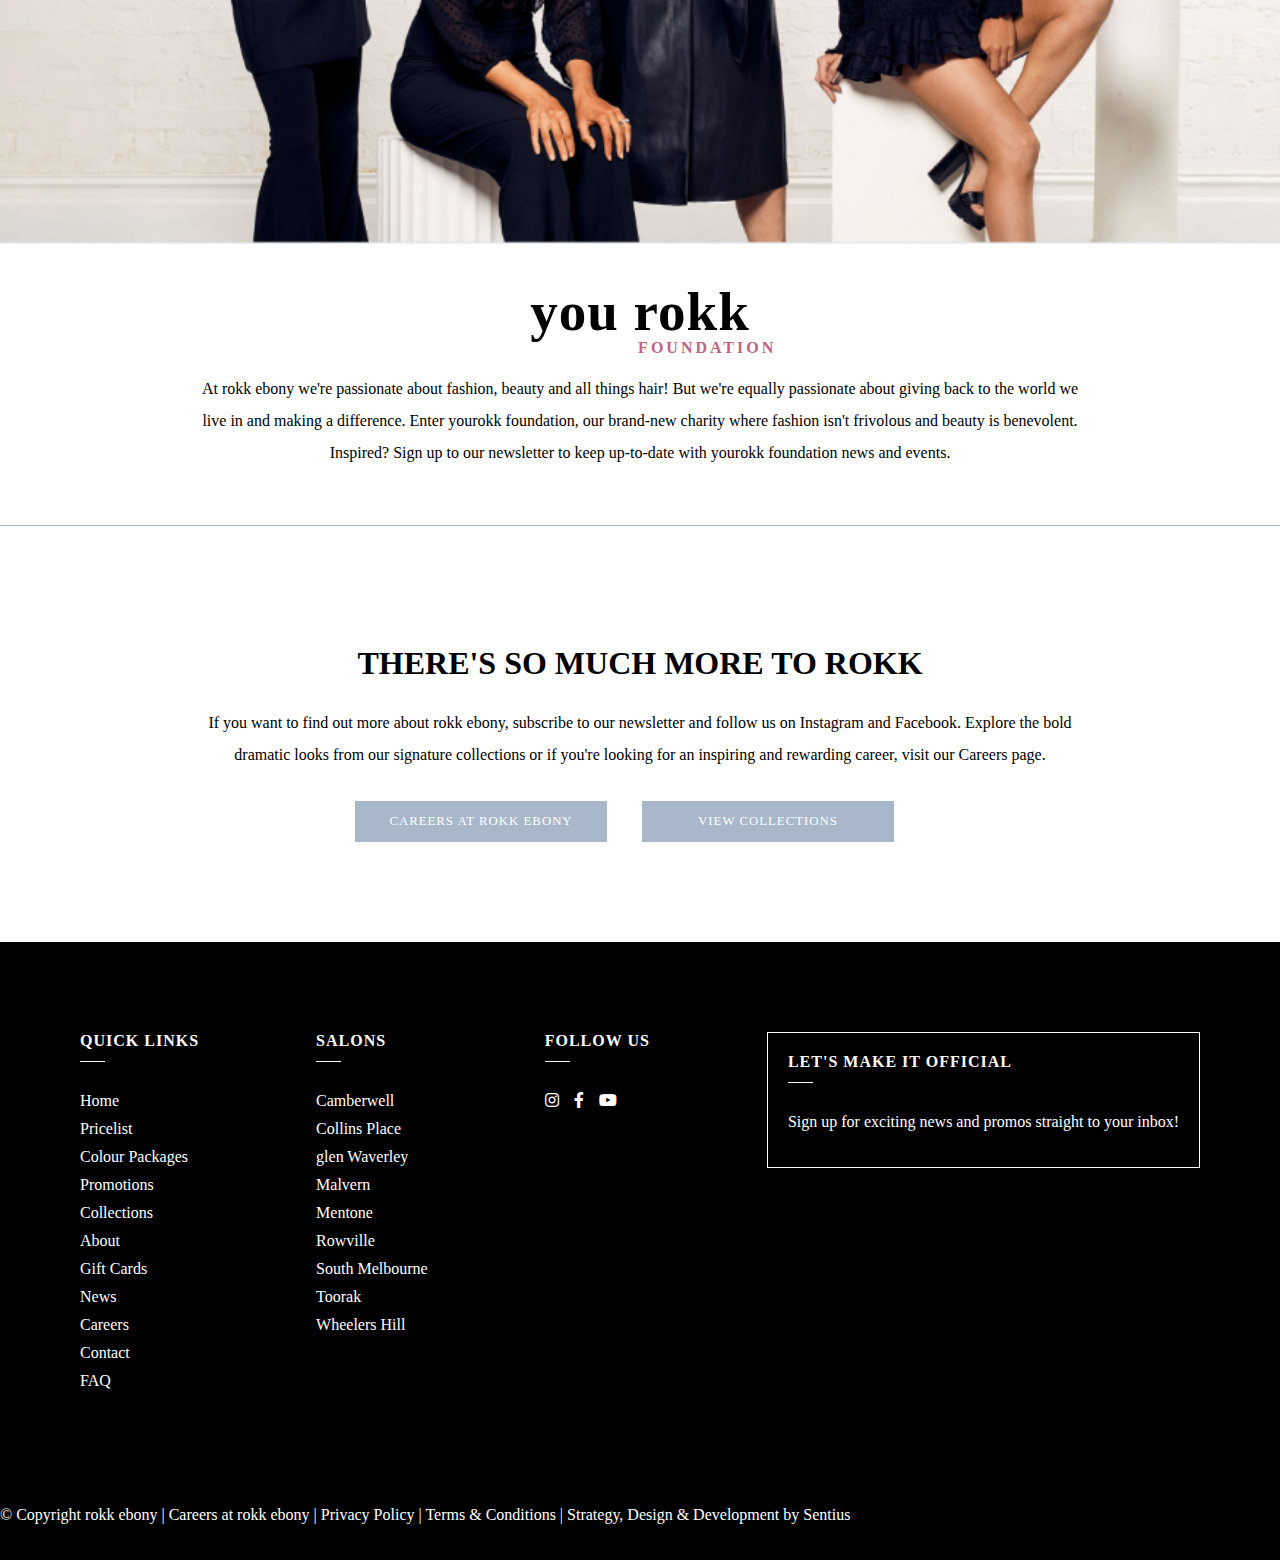
==== commit ab6b9a64: "PerfectPixel lan 5" ====
--- a/index.html
+++ b/index.html
@@ -67,7 +67,7 @@
 					<h2 class="about">ABOUT ROKK EBONY</h2>
 					<div class="subtitle">17 TIMES SALON OF THE YEAR, MELBOURNE</div>
 					<div class="text">
-						<p>We're all about effortless beauty, optimism and confidence, And we've been making that happen for our clients for over 32 years. Our exceptional Melbourne team of stylists and colourists create the best looks to highlight your features, frame your face and express your one - off kind of beauty - because there's no one like you! We want to make more women feel more beautiful, more often, so we've introduced hair packages to rokk your world. If you want foils, haircuts, blow waves, treatments, toners or revival of those roots - we've got you Covered!...</p>	
+						<p>We're all about effortless beauty, optimism and confidence, And we've been making that happen for our clients for over 32 years. Our exceptional Melbourne team of stylists and colourists create the best looks to highlight your features, frame your face and express your one-off kind of beauty - because there's no one like you! We want to make more women feel more beautiful, more often, so we've introduced hair packages to rokk your world. If you want foils, haircuts, blow waves, treatments, toners or revival of those roots = we've got you Covered!...</p>	
 					</div>
 				</div>
 			</div>
@@ -109,8 +109,8 @@
 				<div class="containerSmall">
 					<h2 class="title">HISTORY</h2>
 					<div class="text">
-						<p>Brother-sister duo Tony and Pina Torcasio had a dream for the perfect salon - relentlessly hip, bespoke and dedicated to the fine art of hair.  In March 1988, they brought this vision to life, unveiling the first-ever rokk ebony in Glen Waverley.  Today rokk ebony spans nine salons, employing top award-winning hair stylists and colourists each with their own loyal following of chic Melburnians.</p>  
-						<p>Many ask where we got the name 'rokk ebony'. Let's just say there may have some champagne-bubble inspiration! And it was 80s Melbourne, after all - the cool crowd loved the color black. Black jeans, black skiyvies and black Docs was the uniform de rigueur, crowned by amazing ebony hair...</p>		
+						<p style="margin-bottom: 10px;">Brother-sister duo Tony and Pina Torcasio had a dream for the perfect salon - relentlessly hip, bespoke and dedicated to the fine art of hair.  In March 1988, they brought this vision to life, unveiling the first-ever rokk ebony in Glen Waverley.  Today rokk ebony spans nine salons, employing top award-winning hair stylists and colourists each with their own loyal following of chic Melburnians.</p>  
+						<p>Many ask where we got the name 'rokk ebony'. Let's just say there may have some champagne-bubble inspiration! And it was 80s Melbourne, after all = the cool crowd loved the colour black. Black jeans, black skiyvies and black Docs was the uniform de rigueur, crowned by amazing ebony hair...</p>		
 					</div>
 				</div>
 			</div>
@@ -125,7 +125,7 @@
 					<div class="block-text-wrap">
 						<h2 class="title">SALON & ROKK STARS</h2>
 						<div class="text">
-							<p>What would you do for love? That's one of the questions we ask our rock stars before they Join our team. We handpick our hairdressers for their passion, individuality, natural flair and artisan approach. Then we meticulously train them to be experts - the best in the business!</p>  
+							<p>What would you do for love? That's one of the questions we ask our rock stars before they join our team. We handpick our hairdressers for their passion, individuality, natural flair and artisan approach. Then we meticulously train them to be experts = the best in the business!</p>  
 							<p>Even though we have nine salons across Melbourne, visiting us is like being part of a happy, warm and vivacious family where everybody knows your story and wants to help you tell it to perfection. From stylists to colourists, technical and creative directors to masters, our award-winning team are ready to create the most beautiful and individual look that's right for you...</p>
 						</div>
 						<div class="link">
@@ -136,7 +136,10 @@
 				</div>
 				<div class="block-img order1">
 					<div class="box-img-b">
-						<img src="img/salon.png" title="" alt="">
+						<picture>
+						  	<source media="(min-width: 767px)" srcset="img/salon.png">				  
+							<img src="img/salonMobile.png" title="" alt="">
+						</picture>
 					</div>
 				</div>	
 			</div>
@@ -162,7 +165,7 @@
 					<div class="block-text-wrap">
 						<h2 class="title">AWARDS</h2>
 						<div class="text">
-							<p>We're proud we've received over 800 awards (including 17-times Salon of the Year) and accolades from the Industry 's best - Hair & Beauty Industry Association, Wella Trend Vision, Hair Expo and the Australian Hair Fashion Awards. Our creative team helps set global hair trends, gracing the Covers of hairdressing and fashion glossies, runways and photoshoots worldwide. Discover our looks from around the world - there's everything from natural to high style creations, each uniquely and individually crafted by our top hair stylists and colourists. <u>View Collections</u></p>
+							<p>We're proud we've received over 800 awards (including 17-times Salon of the Year) and accolades from the Industry's best = Hair & Beauty Industry Association, Wella Trend Vision, Hair Expo and the Australian Hair Fashion Awards. Our creative team helps set global hair trends, gracing the covers of hairdressing and fashion glossies, runways and photoshoots worldwide. Discover our looks from around the world = there's everything from natural to high style creations, each uniquely and individually crafted by our top hair stylists and colourists. <u>View Collections</u></p>
 						</div>
 						<div class="link">
 							<a href="#foundation" class="link text-blue">DISCOVER YOU ROKK FOUNDATION <i class="fas fa-chevron-down">
@@ -180,7 +183,7 @@
 						</h2>
 						<span class="foundation" style="color: #BD6581; font-weight:700;letter-spacing: 3px;">FOUNDATION</span>
 						<div class="text">
-							<p>At rokk ebony we're passionate about fashion, beauty and all things hair!But we're equally passionate about giving back to the world we live in and making a difference. Enter yourokk foundation, our brand-new charity where fashion isn't frivolous and beauty is benevolent. Inspired? Sign up to our newsletter to keep up-to-date with yourokk foundation news and events.</p>
+							<p>At rokk ebony we're passionate about fashion, beauty and all things hair! But we're equally passionate about giving back to the world we live in and making a difference. Enter yourokk foundation, our brand-new charity where fashion isn't frivolous and beauty is benevolent. Inspired? Sign up to our newsletter to keep up-to-date with yourokk foundation news and events.</p>
 						</div>
 					</div>
 				</div>
--- a/style.css
+++ b/style.css
@@ -219,7 +219,7 @@
         width: 78%;
     }
     .intro, .block-text {
-        padding: 50px 20px;
+        padding: 61px 20px;
     }
     p {
         text-align: left;
@@ -237,7 +237,6 @@
     h2.about {
         font-size: 25px;
         margin-bottom: 8px;
-        padding-top: 11px;
     }
     h2.title {
         font-size: 22px;
@@ -280,8 +279,11 @@
     }
     .box-img-s {
         width: calc(50% - 9px);
-        margin-bottom: 15px;
+        margin-bottom: 13px;
         padding-top: 5px;
+    }
+    .box-img-b {
+        padding-top: 4px;
     }
     span.foundation {
         padding-left: 50%; 
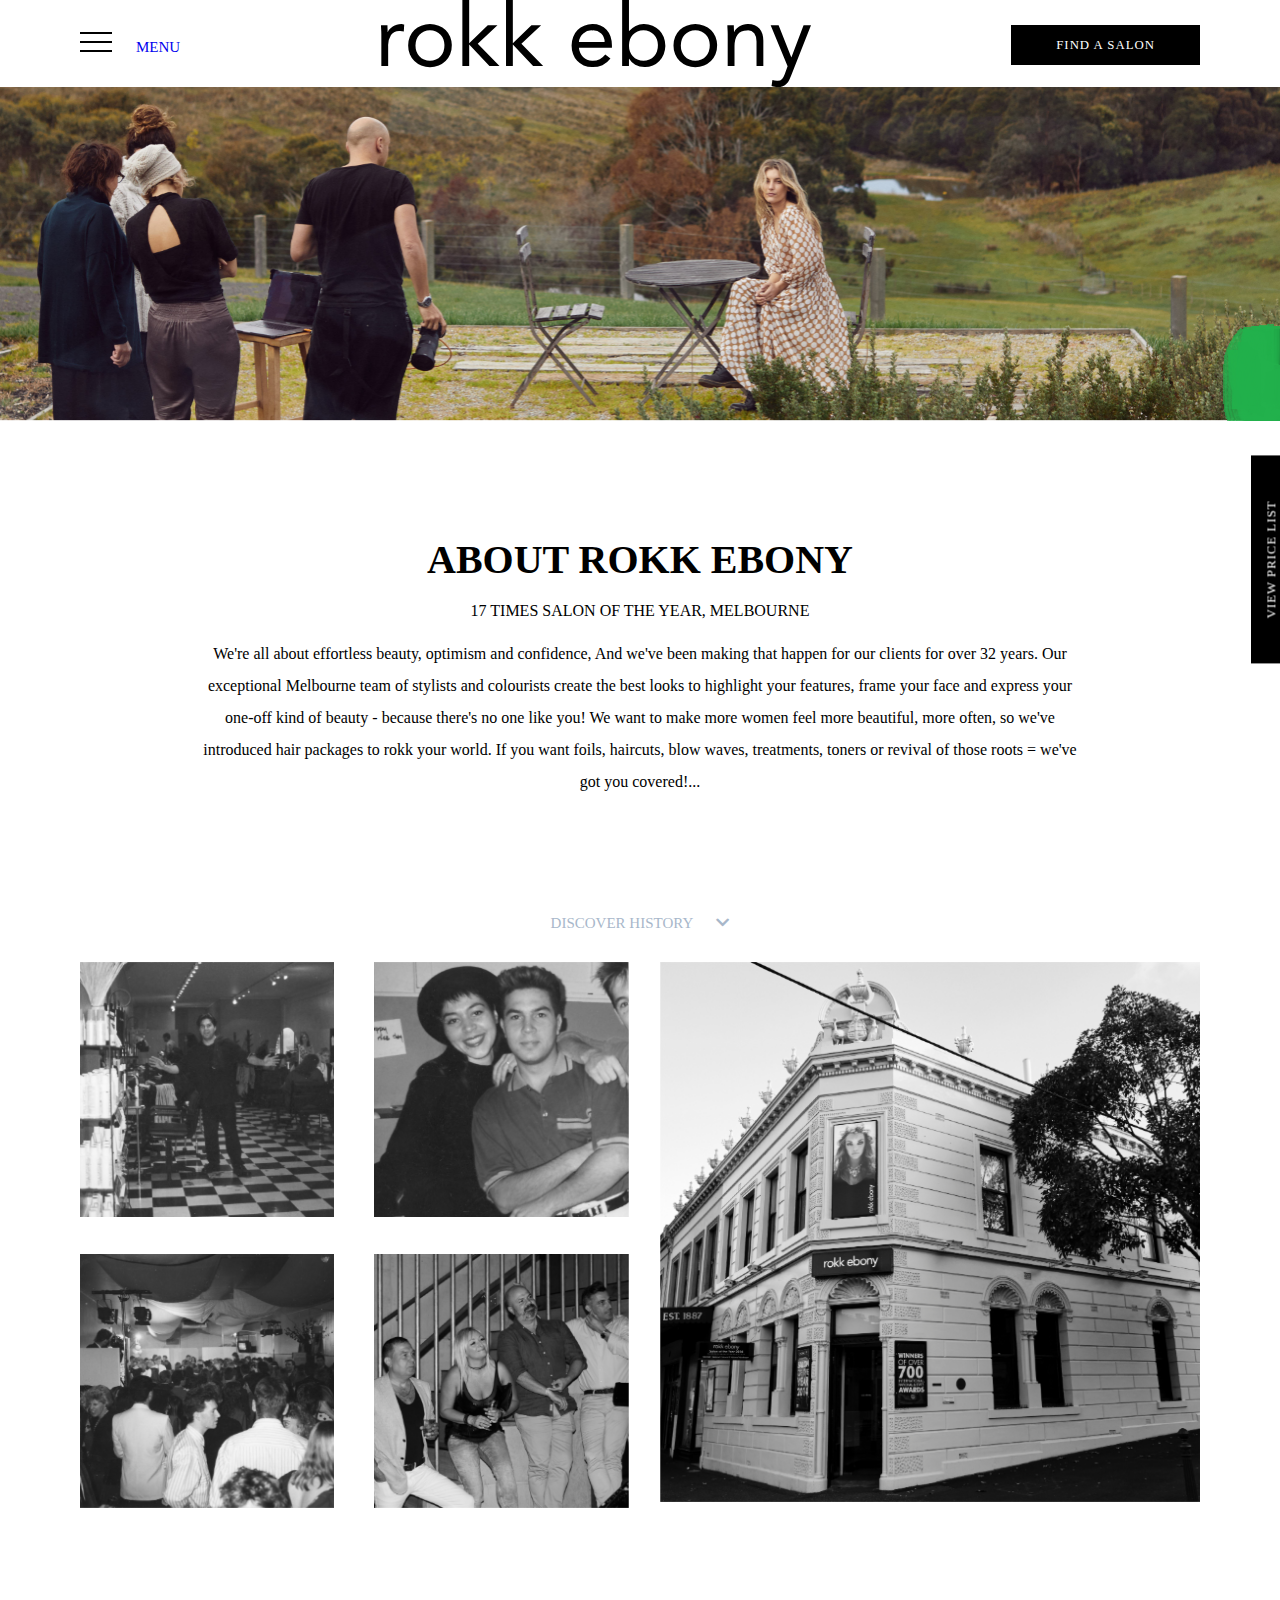
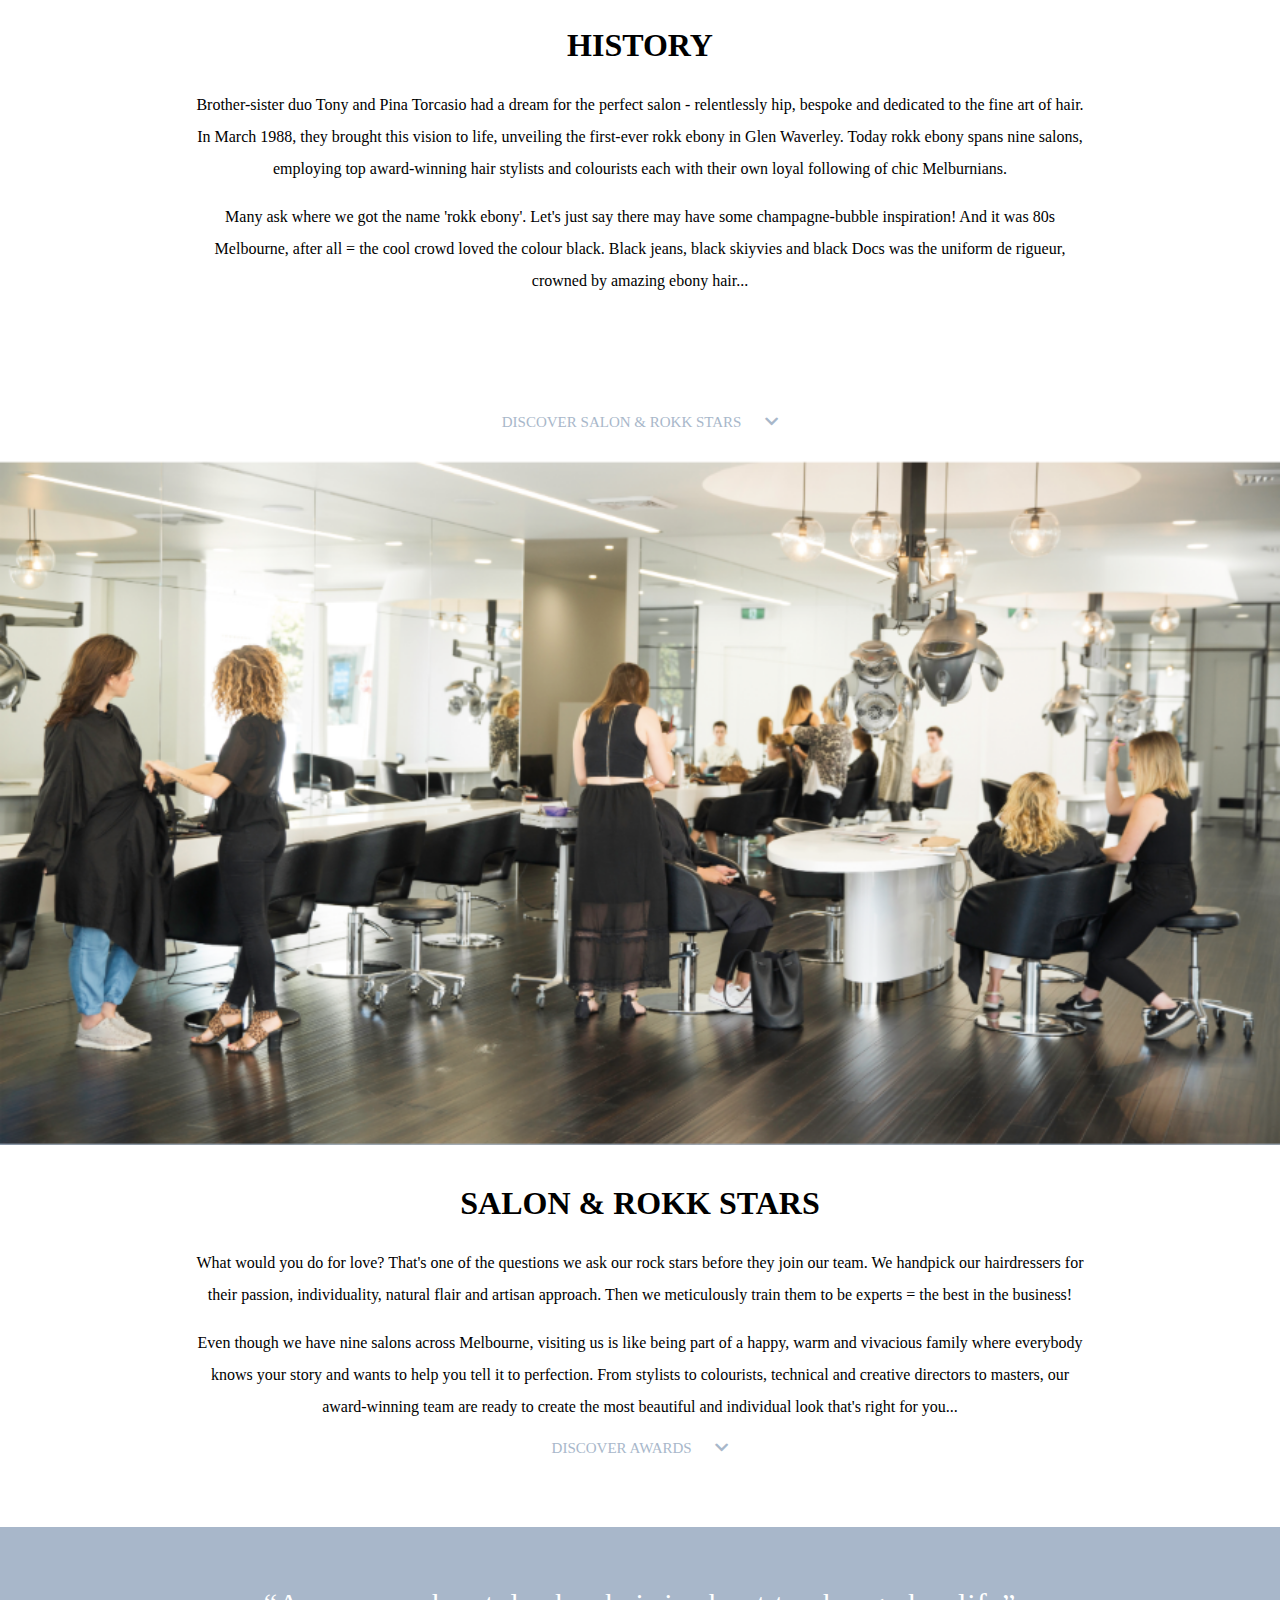
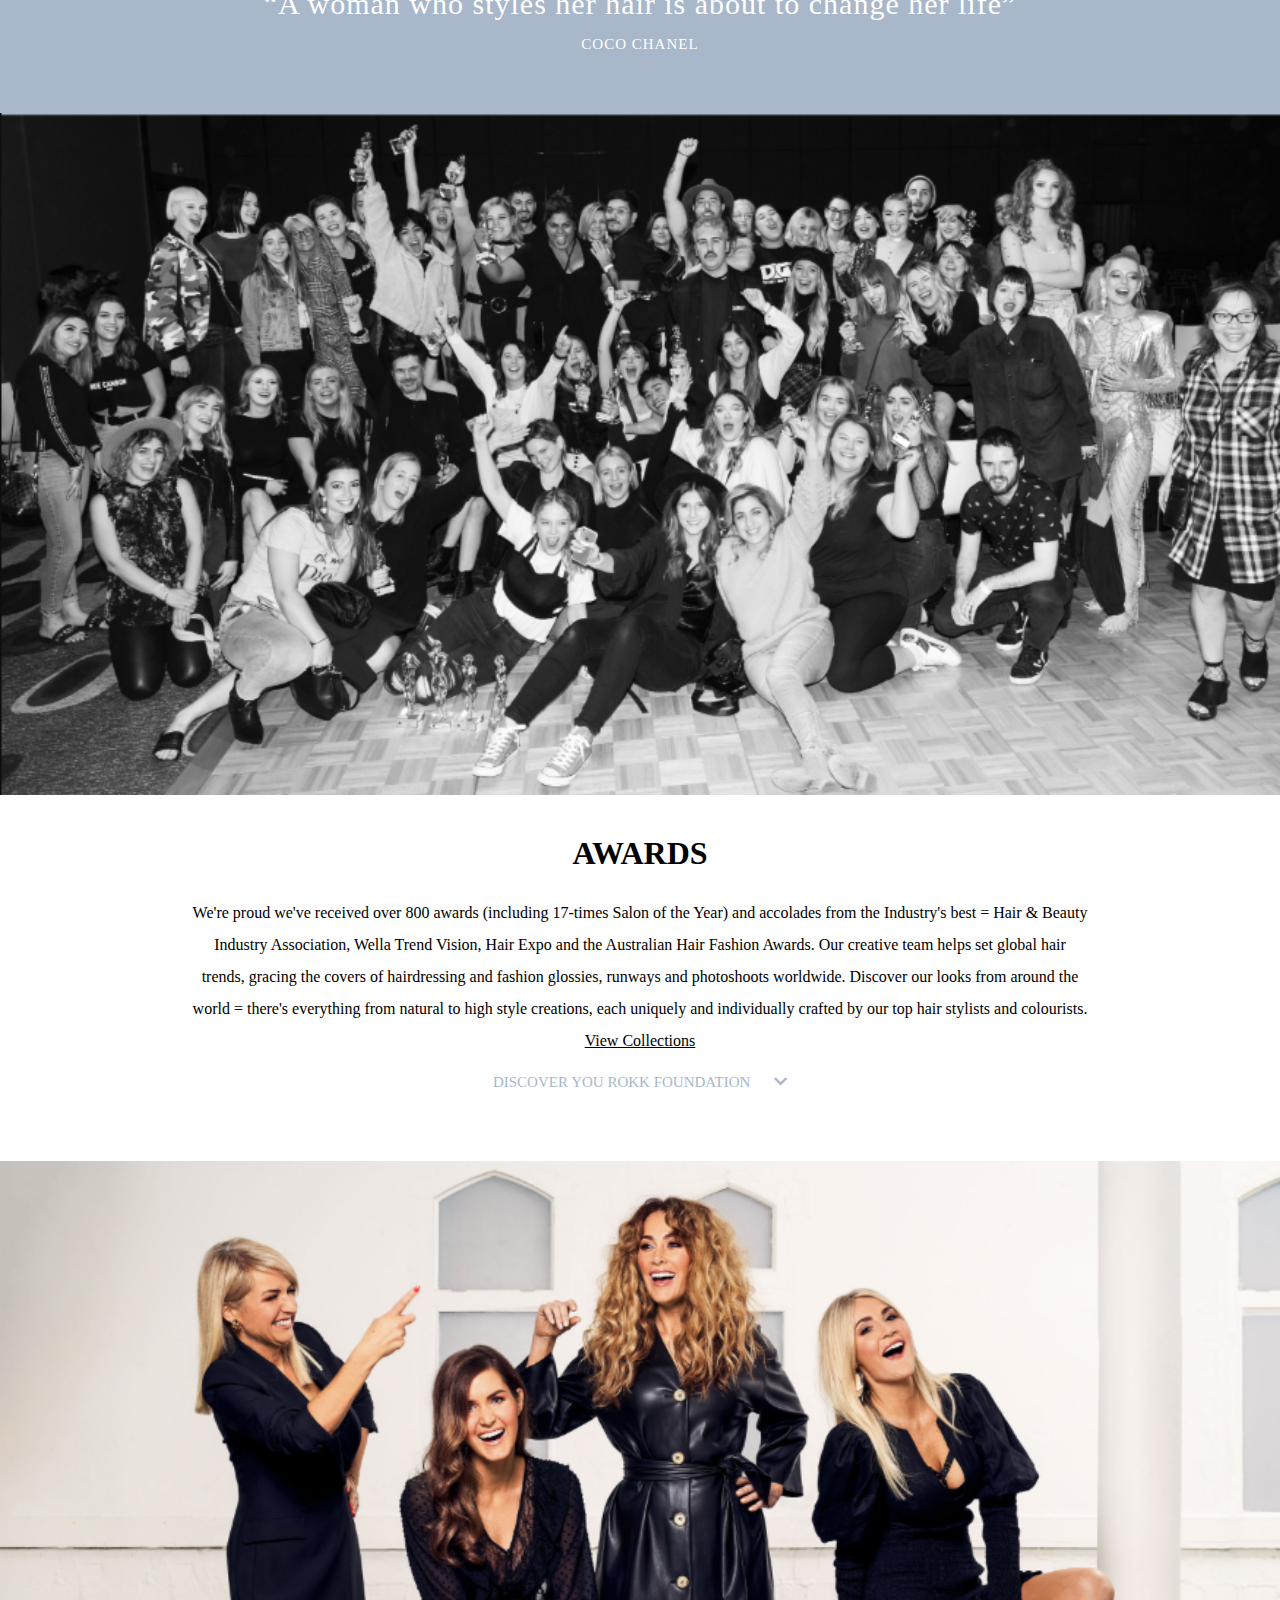
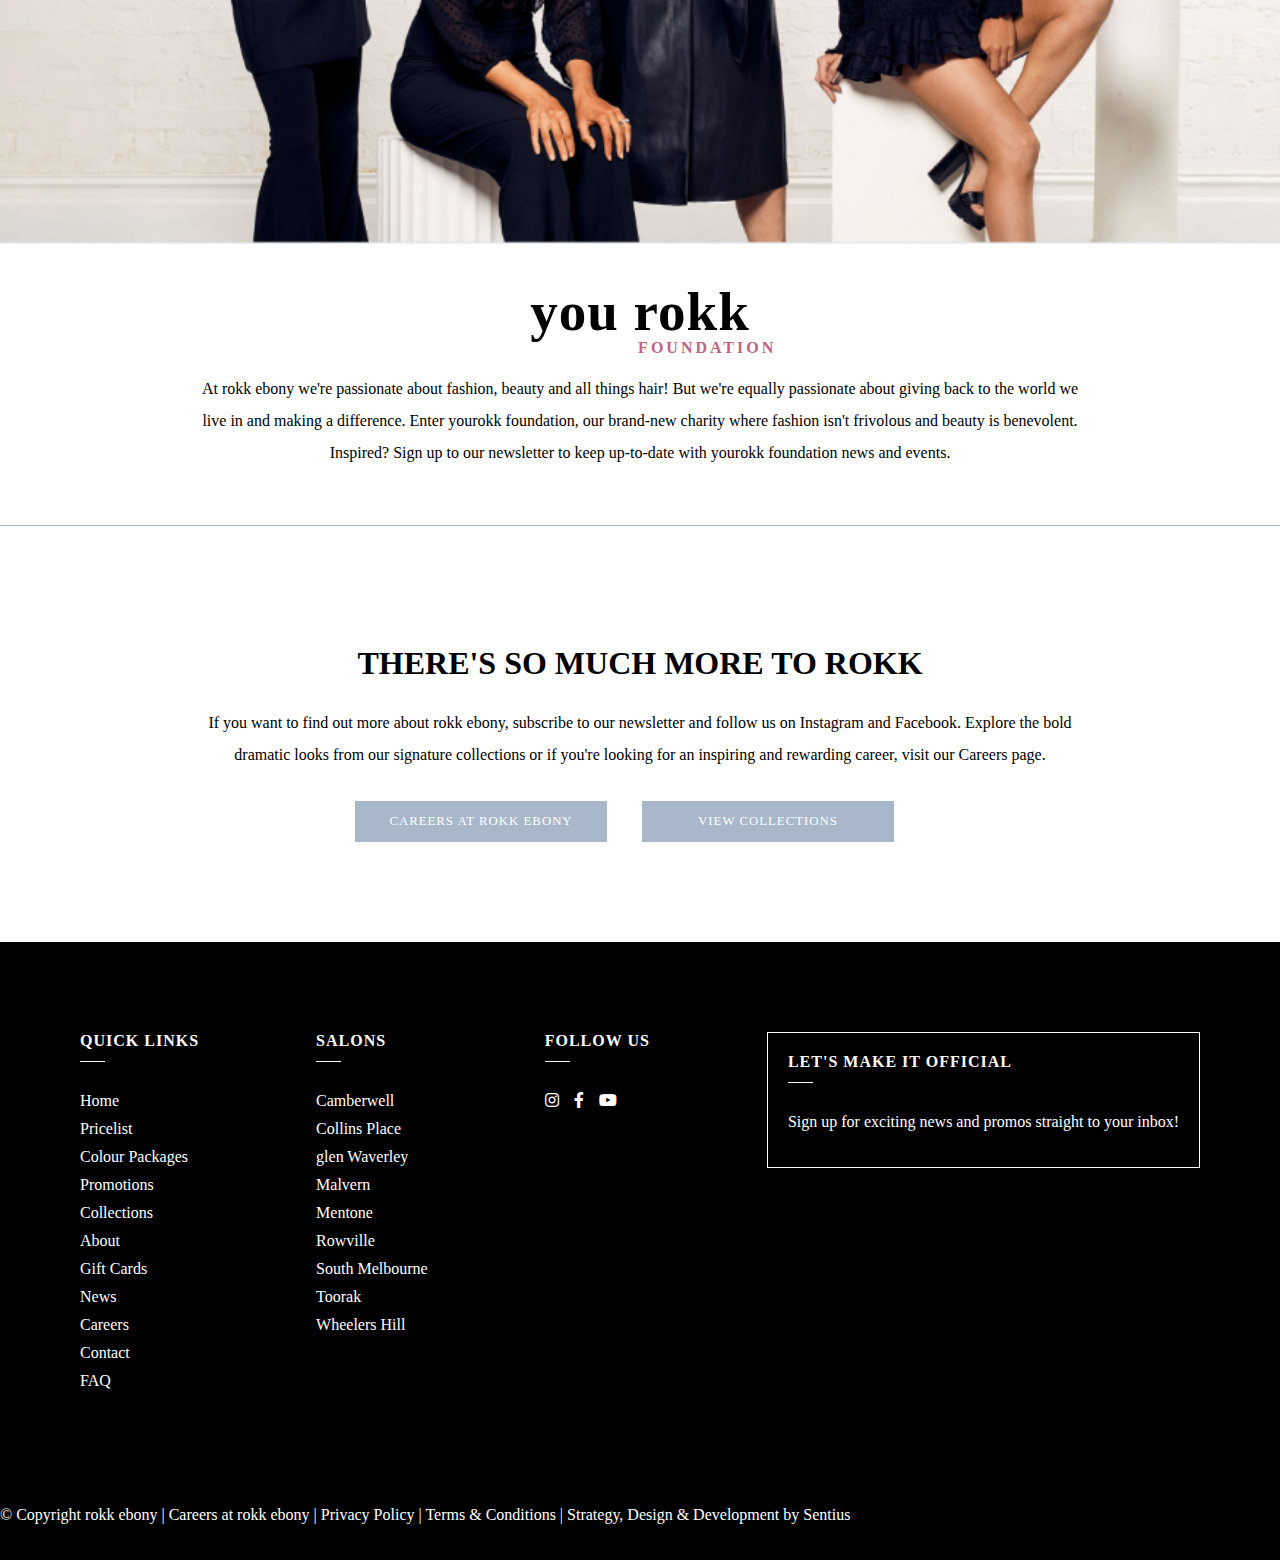
==== commit ed1e4560: "PerfectPixel lan 6" ====
--- a/index.html
+++ b/index.html
@@ -67,7 +67,7 @@
 					<h2 class="about">ABOUT ROKK EBONY</h2>
 					<div class="subtitle">17 TIMES SALON OF THE YEAR, MELBOURNE</div>
 					<div class="text">
-						<p>We're all about effortless beauty, optimism and confidence, And we've been making that happen for our clients for over 32 years. Our exceptional Melbourne team of stylists and colourists create the best looks to highlight your features, frame your face and express your one-off kind of beauty - because there's no one like you! We want to make more women feel more beautiful, more often, so we've introduced hair packages to rokk your world. If you want foils, haircuts, blow waves, treatments, toners or revival of those roots = we've got you Covered!...</p>	
+						<p>We're all about effortless beauty, optimism and confidence, And we've been making that happen for our clients for over 32 years. Our exceptional Melbourne team of stylists and colourists create the best looks to highlight your features, frame your face and express your one-off kind of beauty - because there's no one like you! We want to make more women feel more beautiful, more often, so we've introduced hair packages to rokk your world. If you want foils, haircuts, blow waves, treatments, toners or revival of those roots = we've got you covered!...</p>	
 					</div>
 				</div>
 			</div>
--- a/style.css
+++ b/style.css
@@ -219,16 +219,17 @@
         width: 78%;
     }
     .intro, .block-text {
-        padding: 61px 20px;
+        padding: 61px 20px 51px;
     }
     p {
         text-align: left;
         margin: 0;
     }
     blockquote {
-        padding: 30px 100px;
+        padding: 28px 50px 48px;
+        line-height: 1.27;
         text-transform: uppercase;
-        font-size: 15px;
+        font-size: 19px;
     }
     blockquote p {
         margin: 20px 0 0;
@@ -241,8 +242,11 @@
     h2.title {
         font-size: 22px;
         letter-spacing: 0px;
-        line-height: 0;
-        text-align: center;
+        text-align: center;
+        margin-bottom: 17px;
+    }
+    div#history {
+        padding: 30px 20px 56px;
     }
     .text p {
         font-size: 16px;
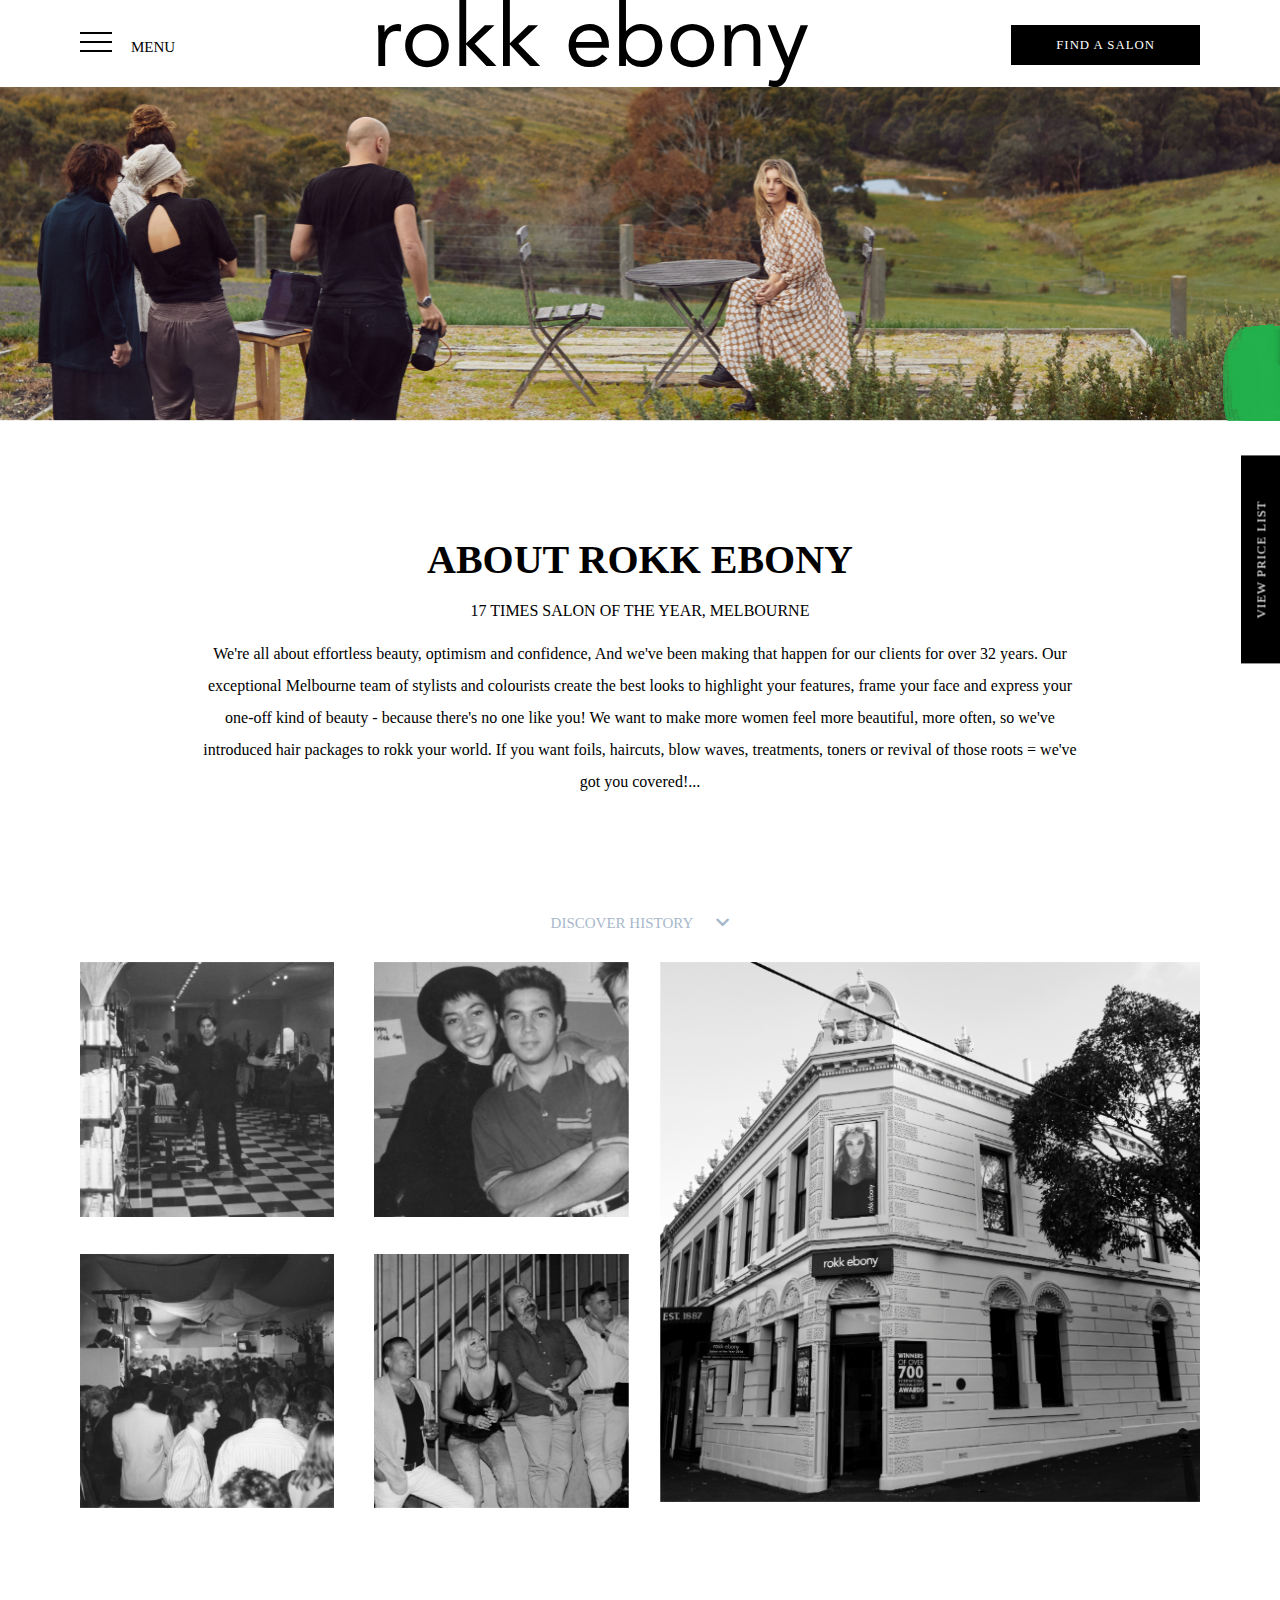
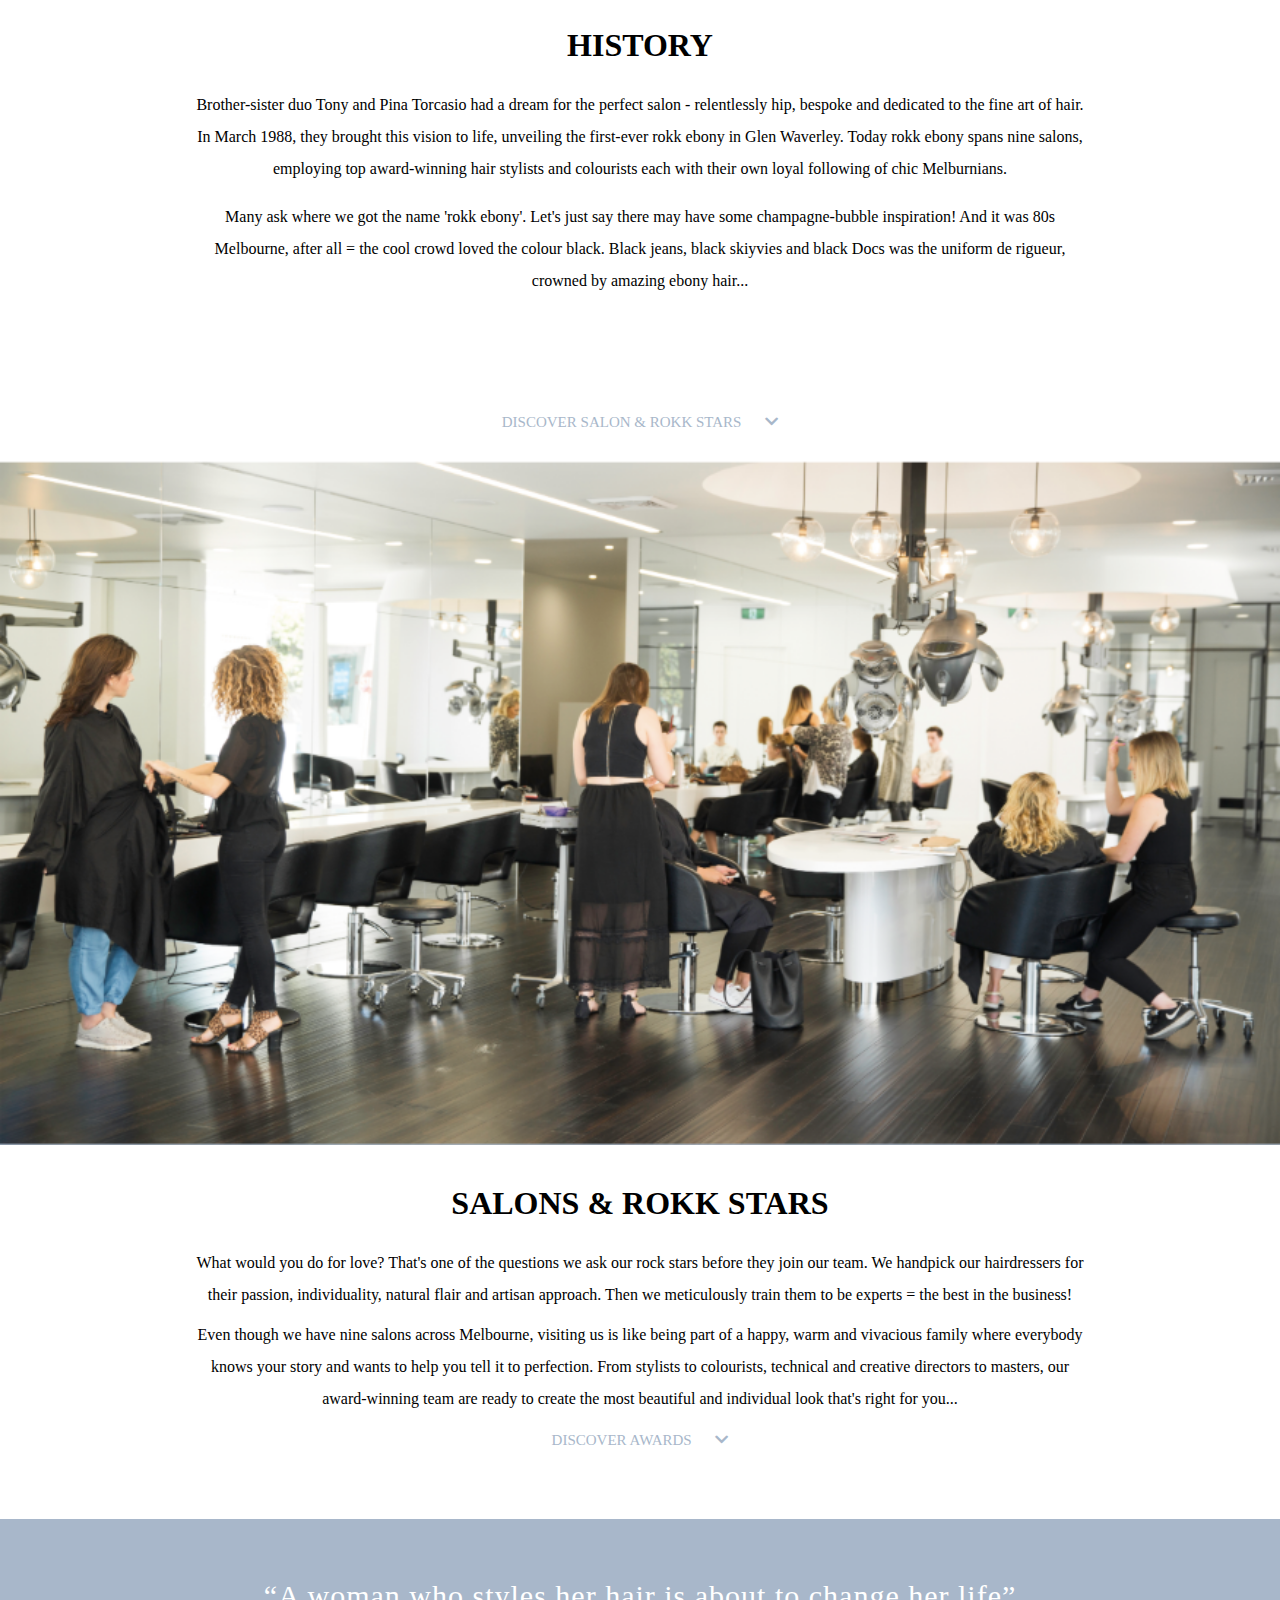
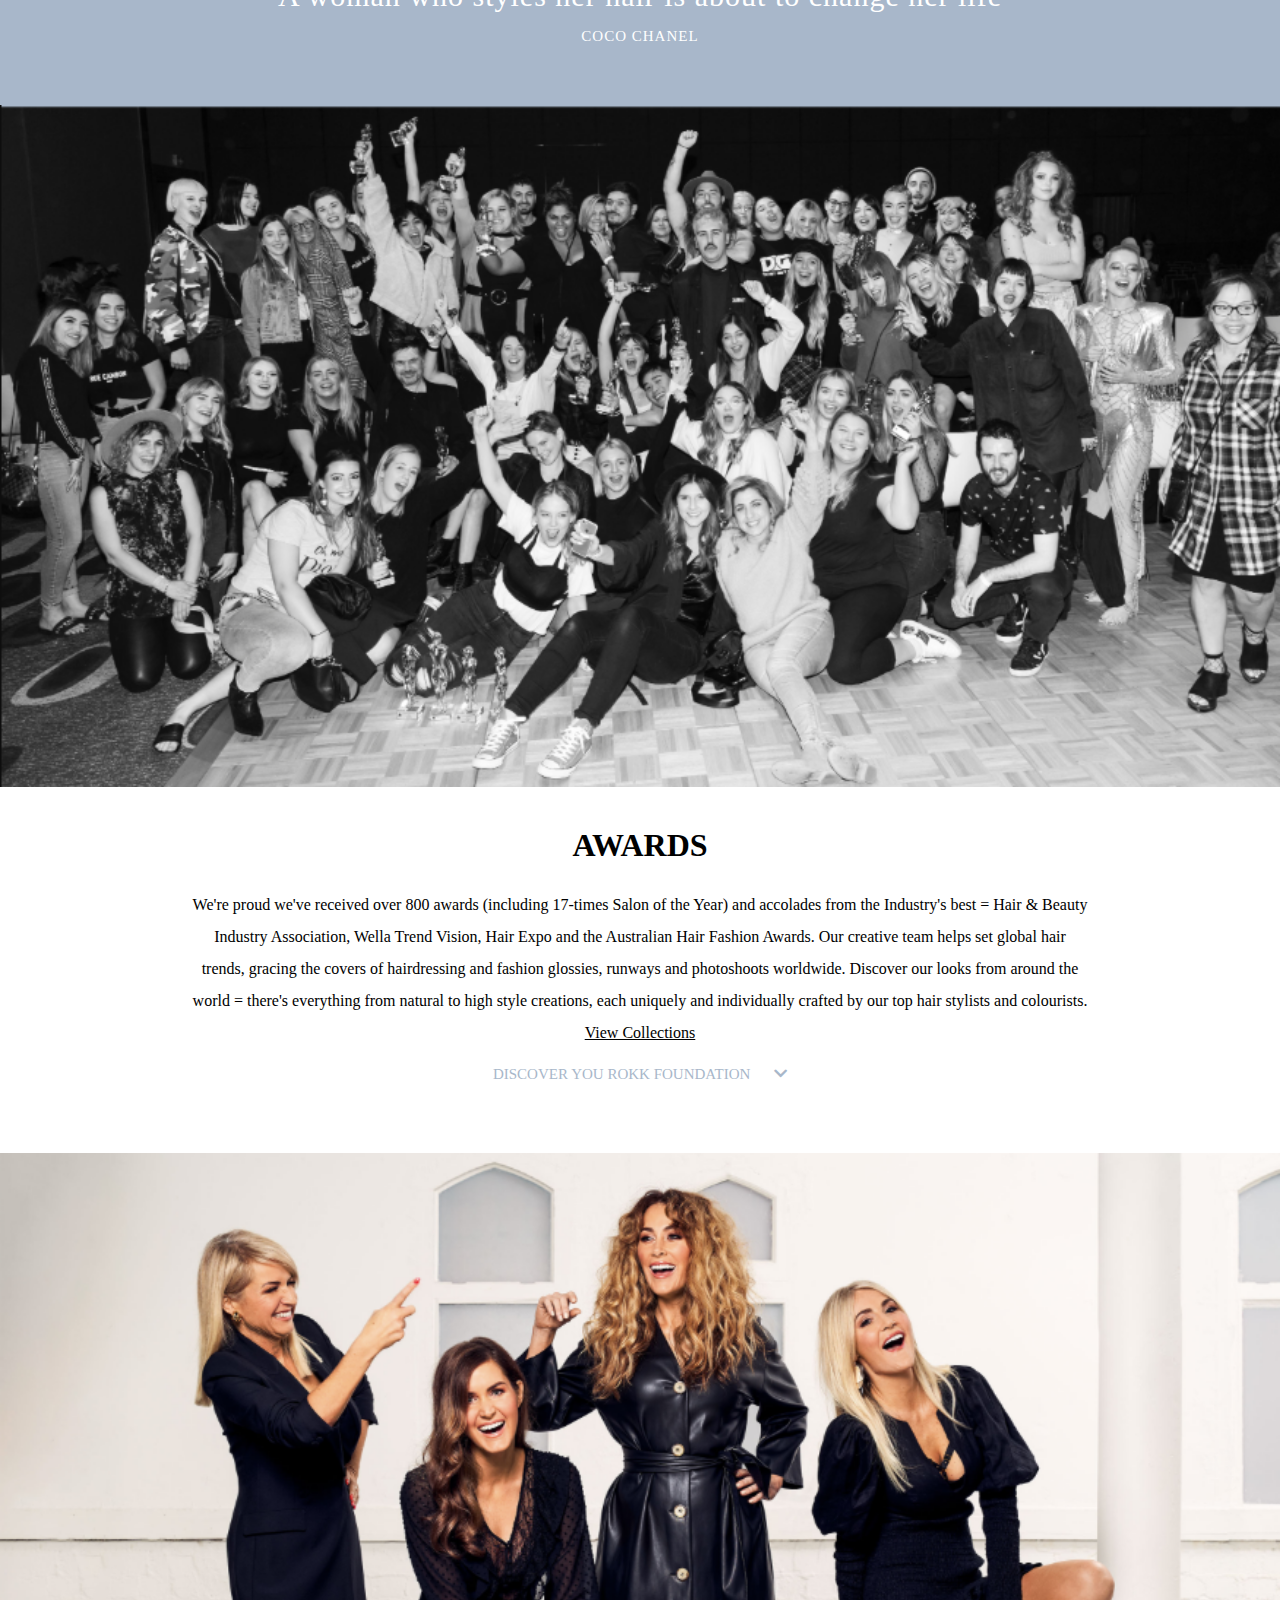
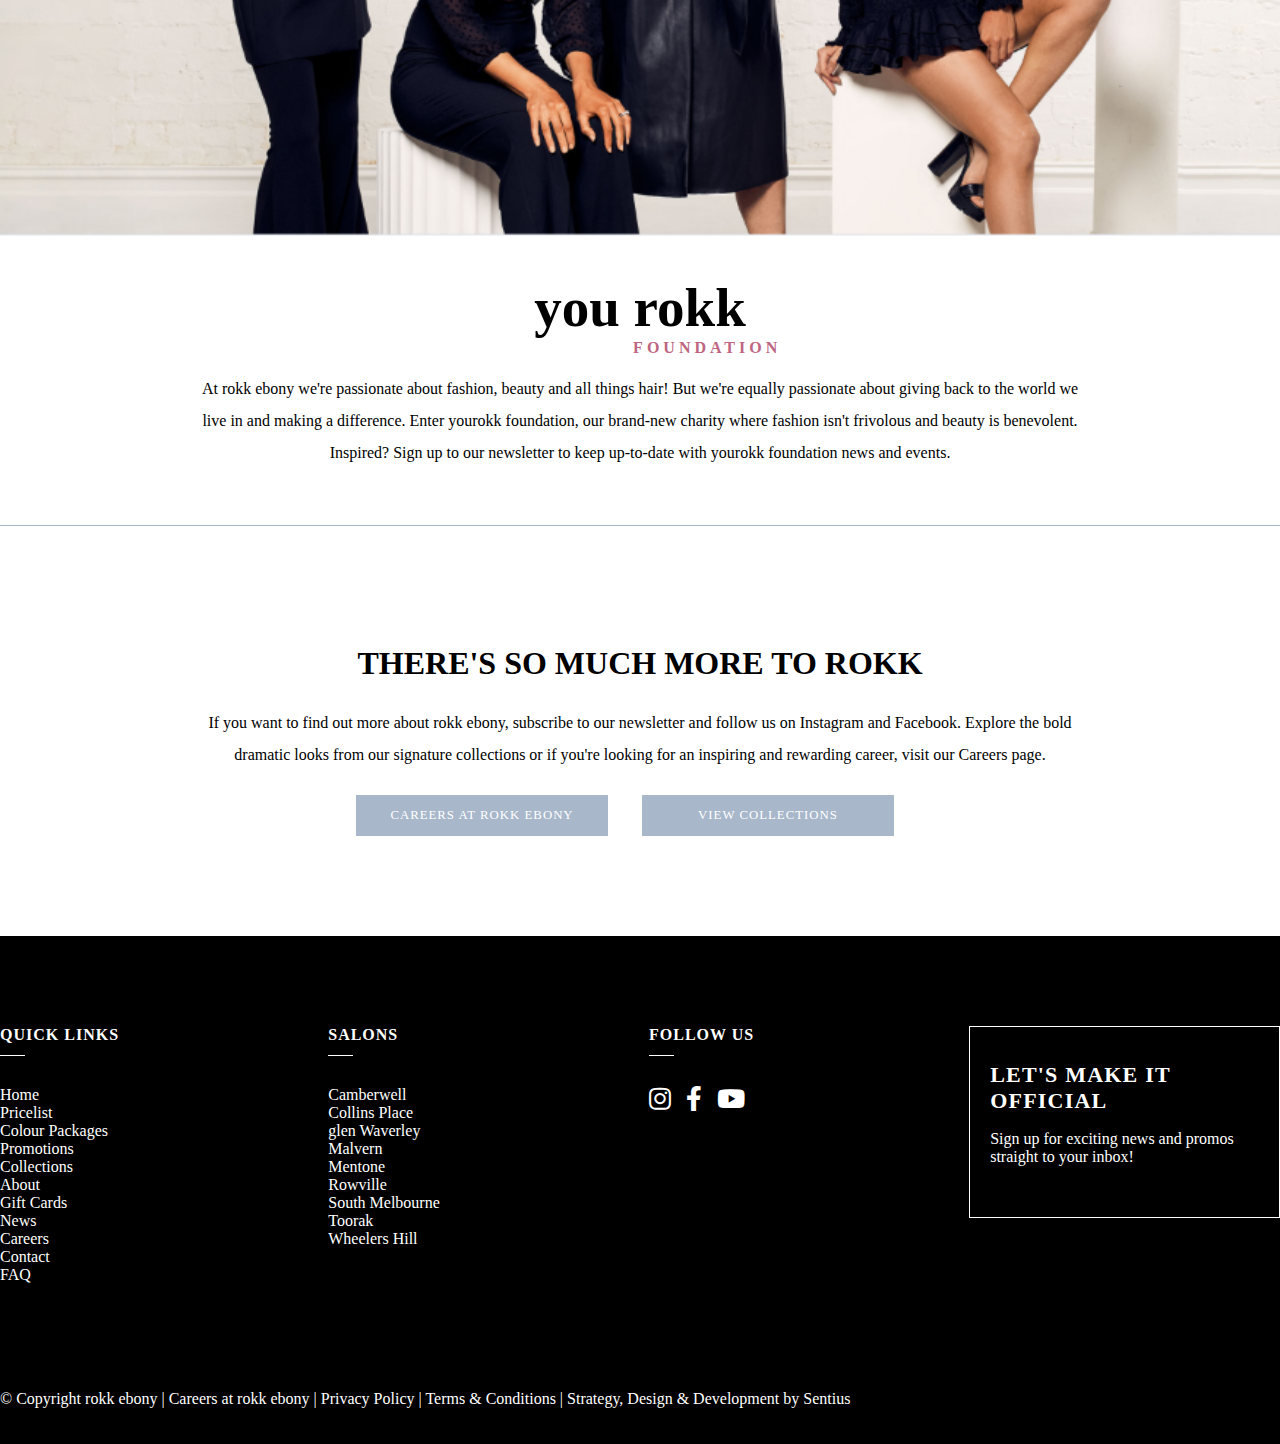
==== commit d9fece8a: "PerfectPixel lan 7" ====
--- a/index.html
+++ b/index.html
@@ -123,9 +123,9 @@
 			<div class="block-text-img" id="salon">	
 				<div class="block-text order2">
 					<div class="block-text-wrap">
-						<h2 class="title">SALON & ROKK STARS</h2>
+						<h2 class="title">SALONS & ROKK STARS</h2>
 						<div class="text">
-							<p>What would you do for love? That's one of the questions we ask our rock stars before they join our team. We handpick our hairdressers for their passion, individuality, natural flair and artisan approach. Then we meticulously train them to be experts = the best in the business!</p>  
+							<p style="margin-bottom: -8px;">What would you do for love? That's one of the questions we ask our rock stars before they join our team. We handpick our hairdressers for their passion, individuality, natural flair and artisan approach. Then we meticulously train them to be experts = the best in the business!</p>  
 							<p>Even though we have nine salons across Melbourne, visiting us is like being part of a happy, warm and vivacious family where everybody knows your story and wants to help you tell it to perfection. From stylists to colourists, technical and creative directors to masters, our award-winning team are ready to create the most beautiful and individual look that's right for you...</p>
 						</div>
 						<div class="link">
@@ -178,10 +178,10 @@
 			<div class="block-text-img" id="foundation">	
 				<div class="block-text order2">
 					<div class="block-text-wrap">
-						<h2 class="title" style="text-transform: lowercase; font-size:55px; letter-spacing: 1px; font-weight:700; line-height: 1; margin-bottom: 0;">
+						<h2 class="title" style="text-transform: lowercase; font-size:55px; margin-bottom:0;">
 							you rokk
 						</h2>
-						<span class="foundation" style="color: #BD6581; font-weight:700;letter-spacing: 3px;">FOUNDATION</span>
+						<span class="foundation" style="color:#BD6581; font-weight:bold; letter-spacing:4px;">FOUNDATION</span>
 						<div class="text">
 							<p>At rokk ebony we're passionate about fashion, beauty and all things hair! But we're equally passionate about giving back to the world we live in and making a difference. Enter yourokk foundation, our brand-new charity where fashion isn't frivolous and beauty is benevolent. Inspired? Sign up to our newsletter to keep up-to-date with yourokk foundation news and events.</p>
 						</div>
@@ -211,7 +211,7 @@
 		<!-- FOOTER -->
 		<footer class="footer bg-black text-white">
 			<div class="footer__top">
-				<div class="containerBig">
+				<div class="containerFooter">
 					<div class="footer__top--wrap">
 						<div class="footer__links">
 							<h2 class="footer__title">QUICK LINKS</h2>
@@ -253,7 +253,7 @@
 						</div>
 						<div class="footer__form">
 							<a href="#">
-								<h2 class="footer__title">LET'S MAKE IT OFFICIAL</h2>
+								<h2 class="footer__title-form">LET'S MAKE IT OFFICIAL</h2>
 								<p>Sign up for exciting news and promos straight to your inbox!</p>
 							</a>
 						</div>						
--- a/style.css
+++ b/style.css
@@ -27,9 +27,6 @@
     padding-left: 0;
     margin: 0;
 }
-li {
-    margin-bottom: 10px;
-}
 img {
     width: 100%;
     height: 100%;
@@ -79,7 +76,7 @@
     width: 32px;
     height: 20px;
     display: inline-block;
-    margin-right: 20px;
+    margin-right: 15px;
 }
 .menu-bars__row {
     display: block;
@@ -156,6 +153,7 @@
 }
 ul.social-group li {
     margin-right: 15px;
+    font-size: 25px;
 }
 ul.social-group li a:hover {
     color: #a8b7ca;
@@ -167,18 +165,26 @@
     display: flex;
 }
 .footer__form {
+    width: 21%;
     border: 1px solid white;
-    padding: 20px;
-}
+    padding: 35px 20px;
+}
+h2.footer__title-form {
+    font-size: 22px;
+    letter-spacing: 1.2px;
+    padding-bottom: 0;
+    margin-bottom: 0;
+}
+
 .footer__copyright {
     padding-bottom: 20px;
 }
-.footer__top h2 {
+.footer__title {
     position: relative;
     padding-bottom: 12px;
     margin-bottom: 30px;
 }
-.footer__top h2:before {
+.footer__title:before {
     position: absolute;
     content: "";
     width: 25px;
@@ -191,12 +197,14 @@
     margin-bottom: 20px;
     clear: both;
 }
-
-
 /*RESPONSIVE RESPONSIVE RESPONSIVE RESPONSIVE RESPONSIVE RESPONSIVE RESPONSIVE RESPONSIVE*/
 
 
 @media screen and (max-width: 767px) {
+
+    li {
+        margin-bottom: 10px;
+    }
     .containerBig, .containerSmall  {
         width: 100%;  
     }
@@ -346,7 +354,7 @@
     }
     .btn-group div {
         display: inline-flex;
-        padding: 14px 31px 0 0;
+        padding: 8px 30px 0 0;
     }
     .btn.bg-blue {
         padding: 12px 28px;
@@ -407,7 +415,7 @@
     .footer {
         font-size: 0.825rem;
     }
-    .footer__top h2 {
+    .footer__title {
         font-size: 0.9rem;
     }
     .footer__links {
@@ -423,8 +431,9 @@
 @media screen and (min-width: 1024px) {
     span.menu {
         font-size: 15px;
+        color: black;
     }    
-    .footer__top h2 {
+    .footer__title {
         font-size: 1rem;
     }
     .footer__top--wrap {
@@ -485,18 +494,46 @@
 }
 
 @media screen and (min-width: 1920px) {
+
+    li {
+        margin-bottom: 13px;
+    }
+    .header {
+        height: 89px;
+    }
+    .menu-bars__wrap {
+        height: 15px;
+    }
+    .footer {
+        margin-top: 19px;
+    }
+    .footer__top--wrap {
+        padding: 70px 0 45px;
+    }
     .block-text-img {
         display: flex;
         border: 1px solid #eee;
     }
     .block-text {
         width: 31.5%;
-        display: flex;
+        /*display: flex;
         justify-content: center;
-        align-items: center;
-    }
-    .block-text-wrap {
+        align-items: center;*/
+    }
+    #salon.block-text-wrap {
+        width: 65.5%;
+        padding-top: 21%;
+        padding-left: 20%;
+    }
+    #award.block-text-wrap {
+        width: 65.5%;
+        padding-top: 25%;
+        padding-left: 15%;
+    }
+    #foundation.block-text-wrap {
         width: 65%;
+        padding-top: 33%;
+        padding-left: 20%;
     }
     .block-img {
         width: 68.5%;
@@ -511,6 +548,7 @@
     .text p {
         font-size: 16px;
         line-height: 1.5;
+        padding-top: 3px;
     }
     blockquote {
         font-size: 30px;
@@ -565,6 +603,6 @@
     position: fixed;
     transform: rotate(-90deg);
     z-index: 1;
-    right: -140px;
+    right: -130px;
     top: 540px;
 }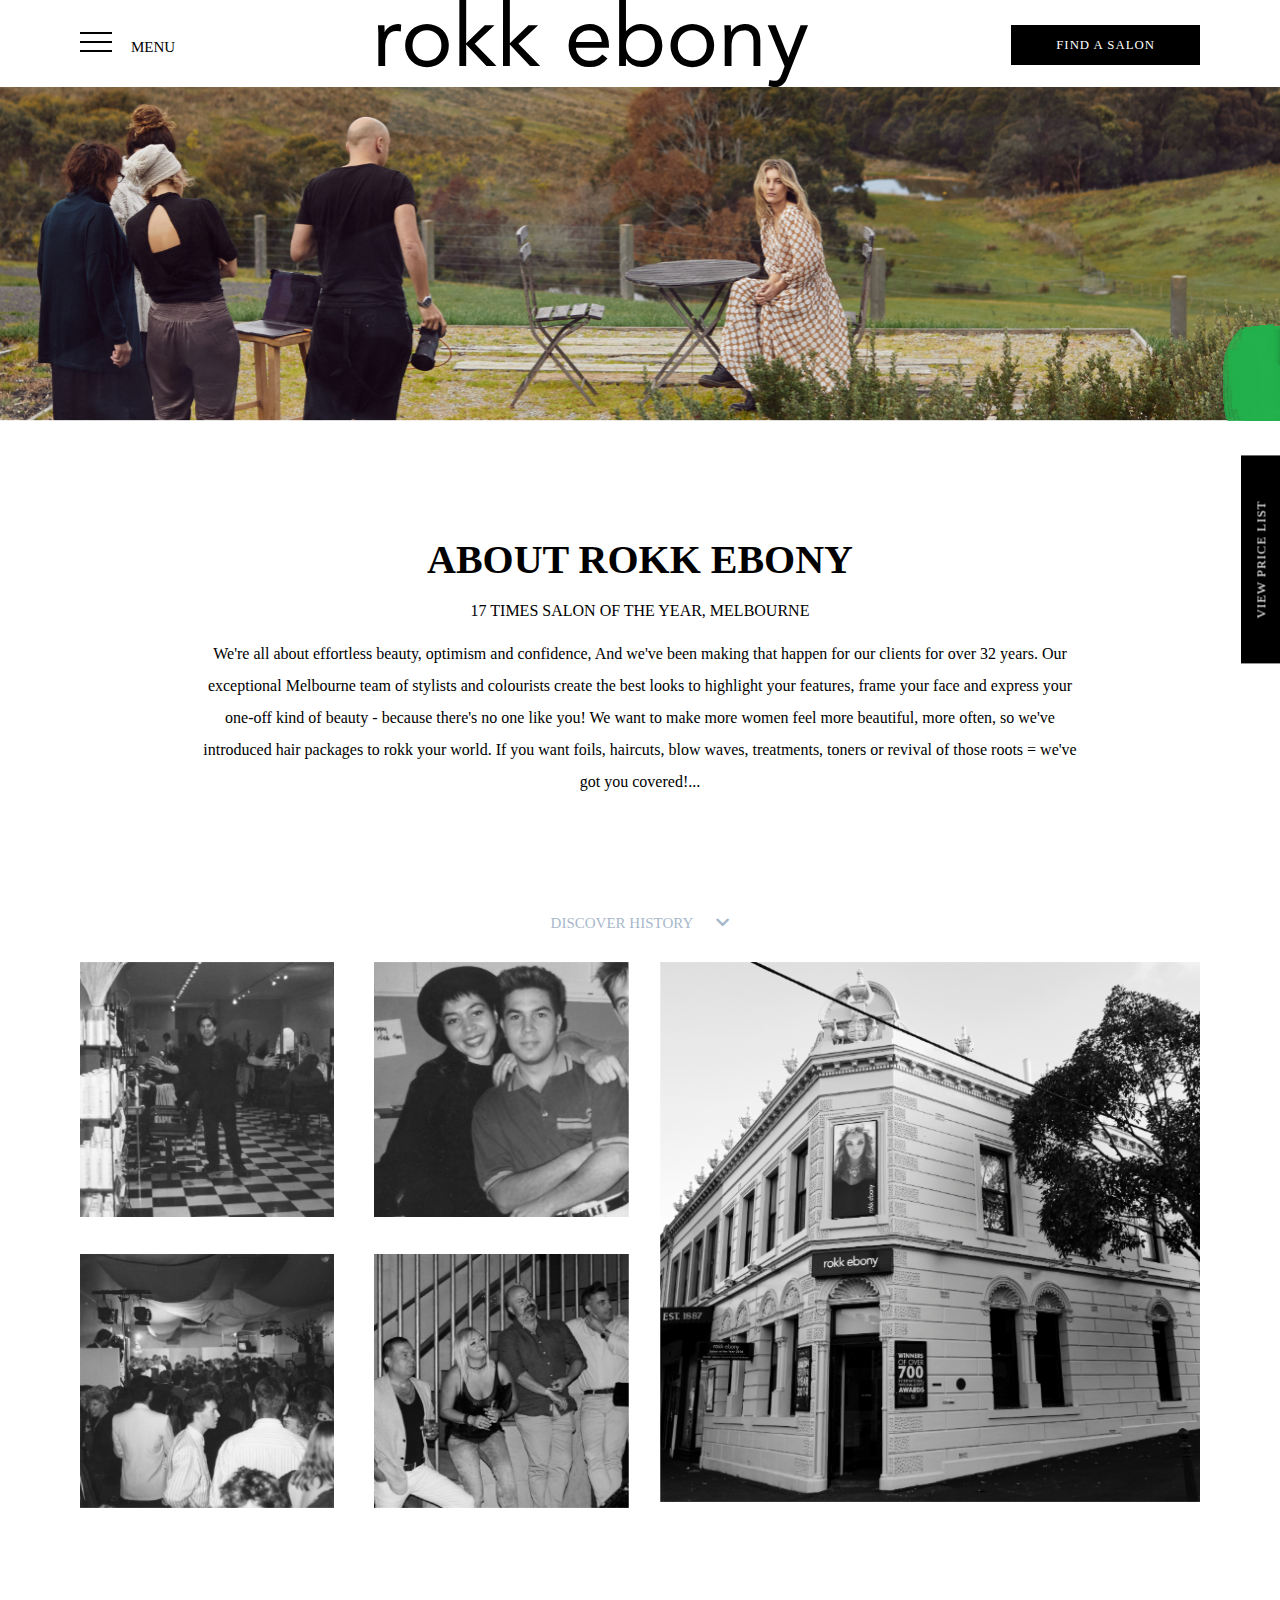
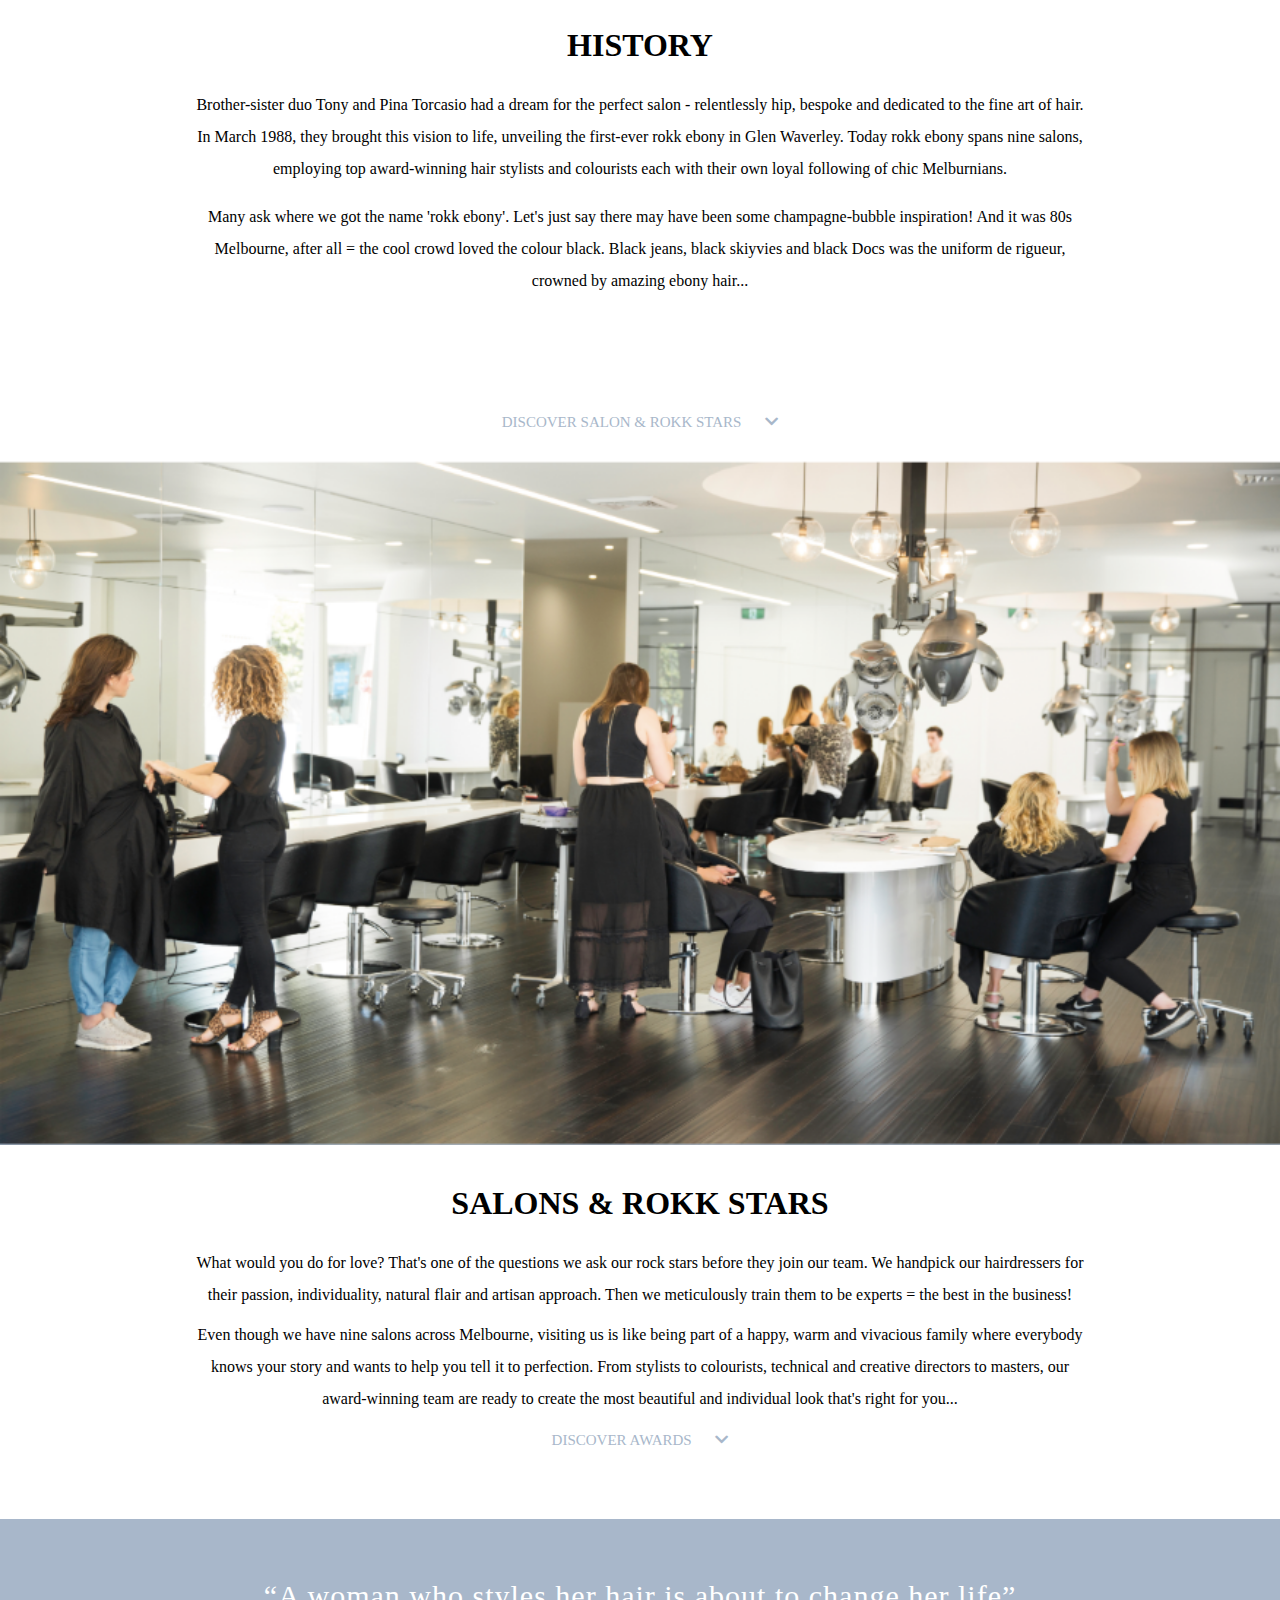
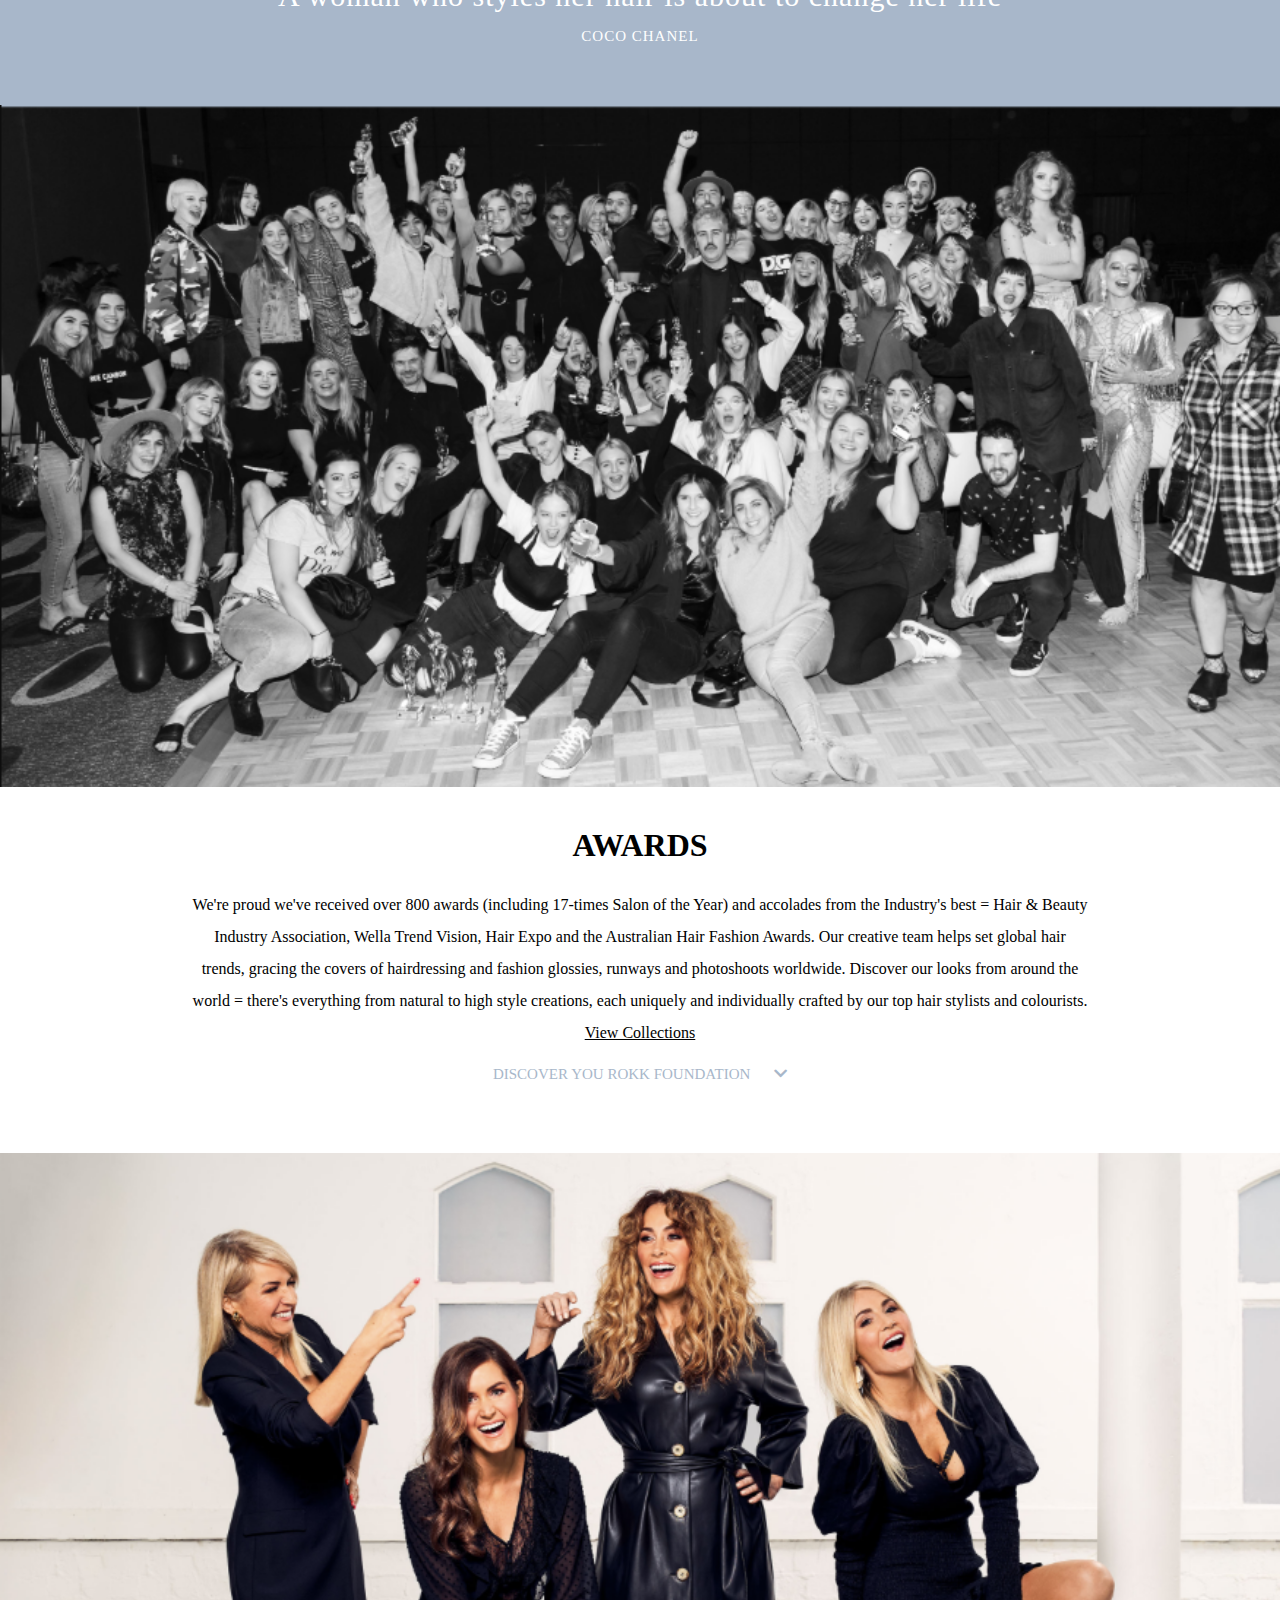
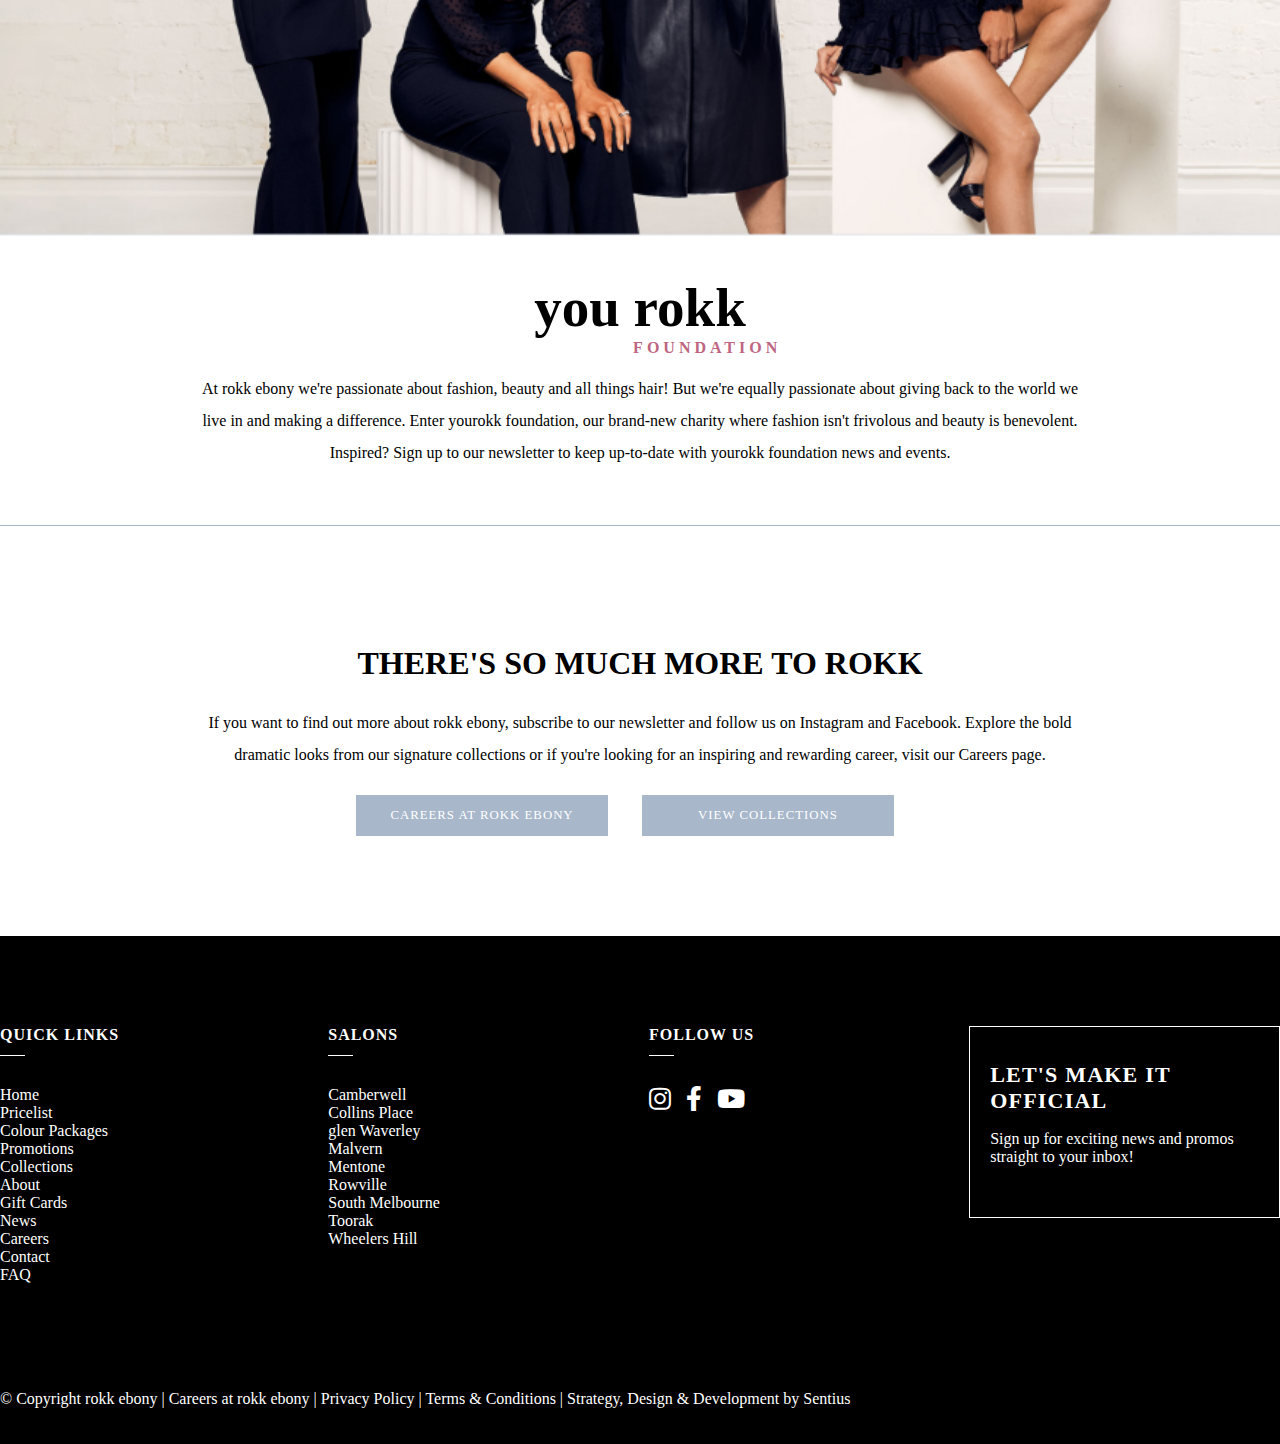
==== commit aa45020a: "PerfectPixel lan 8" ====
--- a/index.html
+++ b/index.html
@@ -110,7 +110,7 @@
 					<h2 class="title">HISTORY</h2>
 					<div class="text">
 						<p style="margin-bottom: 10px;">Brother-sister duo Tony and Pina Torcasio had a dream for the perfect salon - relentlessly hip, bespoke and dedicated to the fine art of hair.  In March 1988, they brought this vision to life, unveiling the first-ever rokk ebony in Glen Waverley.  Today rokk ebony spans nine salons, employing top award-winning hair stylists and colourists each with their own loyal following of chic Melburnians.</p>  
-						<p>Many ask where we got the name 'rokk ebony'. Let's just say there may have some champagne-bubble inspiration! And it was 80s Melbourne, after all = the cool crowd loved the colour black. Black jeans, black skiyvies and black Docs was the uniform de rigueur, crowned by amazing ebony hair...</p>		
+						<p>Many ask where we got the name 'rokk ebony'. Let's just say there may have been some champagne-bubble inspiration! And it was 80s Melbourne, after all = the cool crowd loved the colour black. Black jeans, black skiyvies and black Docs was the uniform de rigueur, crowned by amazing ebony hair...</p>		
 					</div>
 				</div>
 			</div>
@@ -122,7 +122,7 @@
 			</div>
 			<div class="block-text-img" id="salon">	
 				<div class="block-text order2">
-					<div class="block-text-wrap">
+					<div class="block-text-wrap salon-text">
 						<h2 class="title">SALONS & ROKK STARS</h2>
 						<div class="text">
 							<p style="margin-bottom: -8px;">What would you do for love? That's one of the questions we ask our rock stars before they join our team. We handpick our hairdressers for their passion, individuality, natural flair and artisan approach. Then we meticulously train them to be experts = the best in the business!</p>  
@@ -162,7 +162,7 @@
 					</div>
 				</div>		
 				<div class="block-text">
-					<div class="block-text-wrap">
+					<div class="block-text-wrap award-text">
 						<h2 class="title">AWARDS</h2>
 						<div class="text">
 							<p>We're proud we've received over 800 awards (including 17-times Salon of the Year) and accolades from the Industry's best = Hair & Beauty Industry Association, Wella Trend Vision, Hair Expo and the Australian Hair Fashion Awards. Our creative team helps set global hair trends, gracing the covers of hairdressing and fashion glossies, runways and photoshoots worldwide. Discover our looks from around the world = there's everything from natural to high style creations, each uniquely and individually crafted by our top hair stylists and colourists. <u>View Collections</u></p>
@@ -177,7 +177,7 @@
 
 			<div class="block-text-img" id="foundation">	
 				<div class="block-text order2">
-					<div class="block-text-wrap">
+					<div class="block-text-wrap foundation-text">
 						<h2 class="title" style="text-transform: lowercase; font-size:55px; margin-bottom:0;">
 							you rokk
 						</h2>
@@ -189,7 +189,10 @@
 				</div>
 				<div class="block-img order1">
 					<div class="box-img-b">
-						<img src="img/foundation.png" title="" alt="">
+						<picture>
+						  	<source media="(min-width: 767px)" srcset="img/foundation.png">				  
+							<img src="img/foundationMobile.png" title="" alt="">
+						</picture>
 					</div>
 				</div>	
 			</div>
--- a/style.css
+++ b/style.css
@@ -520,17 +520,17 @@
         justify-content: center;
         align-items: center;*/
     }
-    #salon.block-text-wrap {
+    .salon-text {
         width: 65.5%;
         padding-top: 21%;
         padding-left: 20%;
     }
-    #award.block-text-wrap {
+    .award-text {
         width: 65.5%;
         padding-top: 25%;
         padding-left: 15%;
     }
-    #foundation.block-text-wrap {
+    .foundation-text {
         width: 65%;
         padding-top: 33%;
         padding-left: 20%;
@@ -552,7 +552,7 @@
     }
     blockquote {
         font-size: 30px;
-        padding: 90px 0;
+        padding: 86px 0;
     }
     blockquote p {
         margin: 30px 0 0;
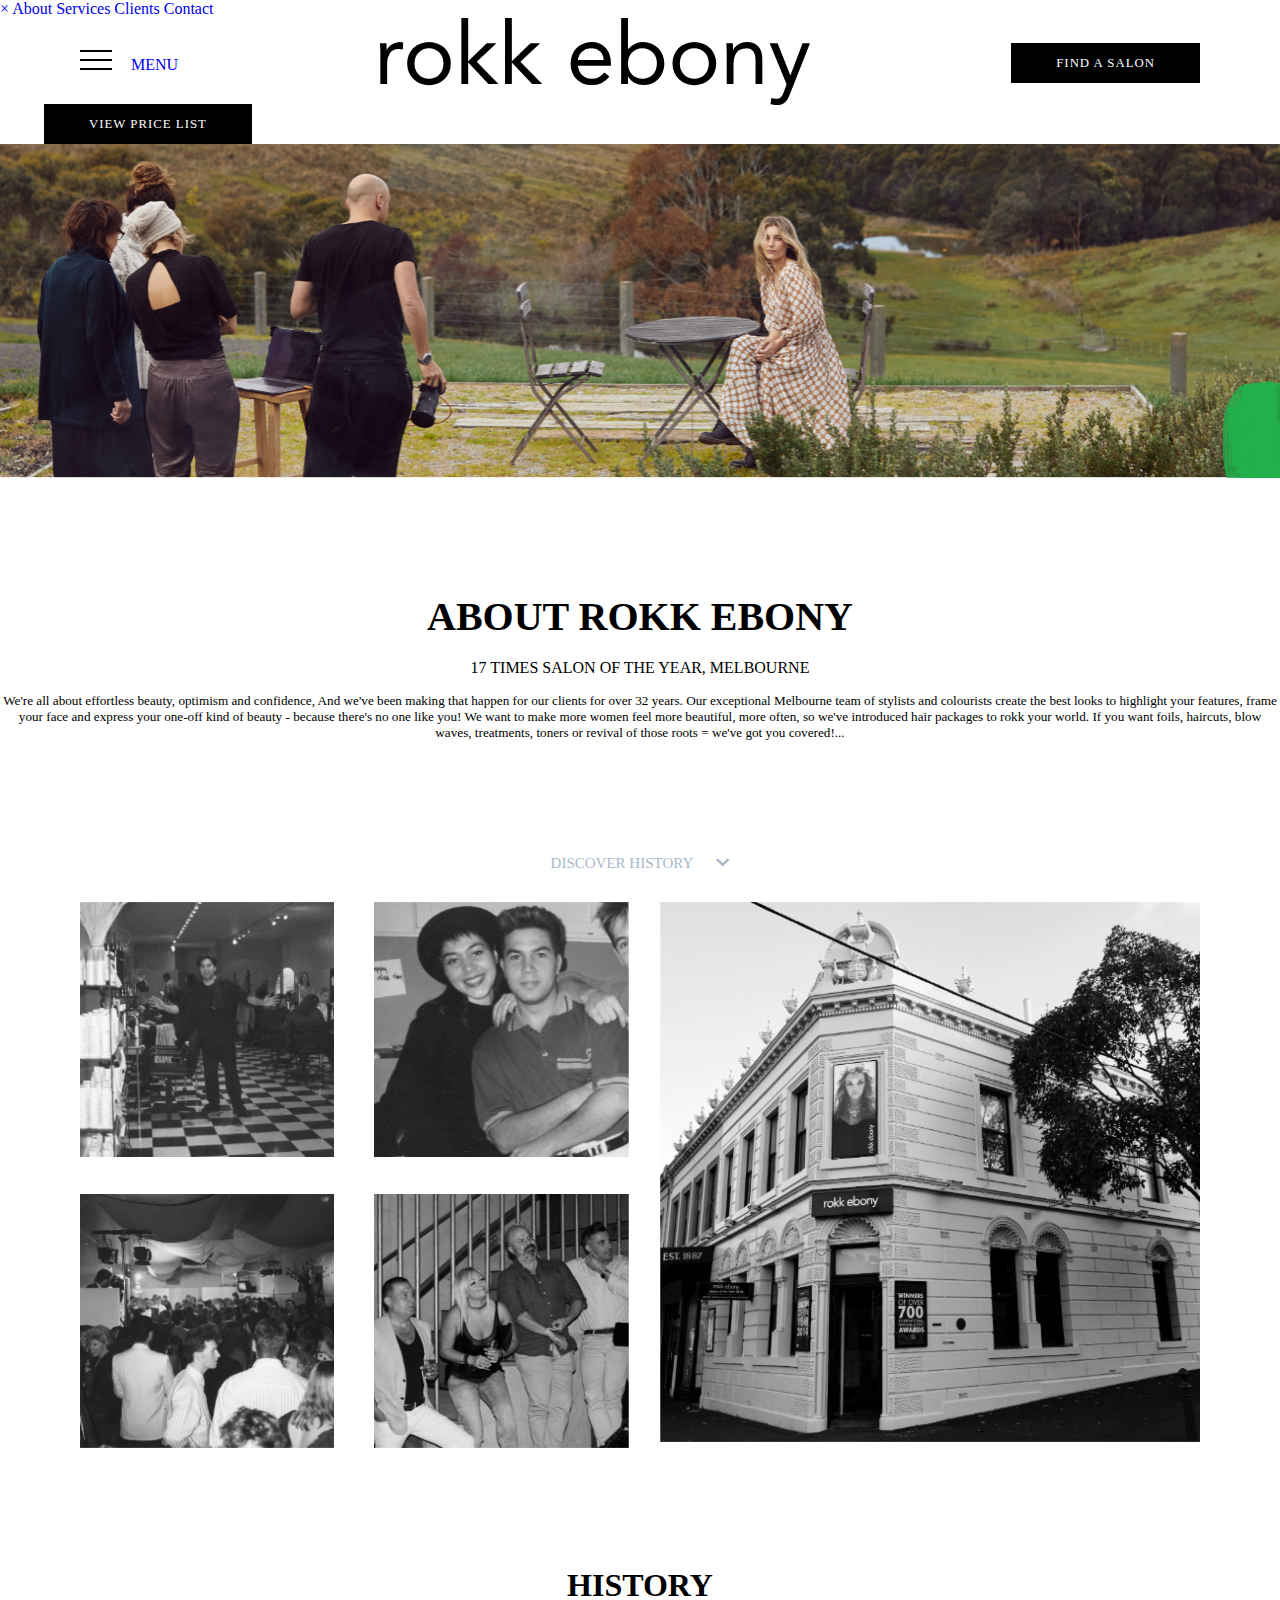
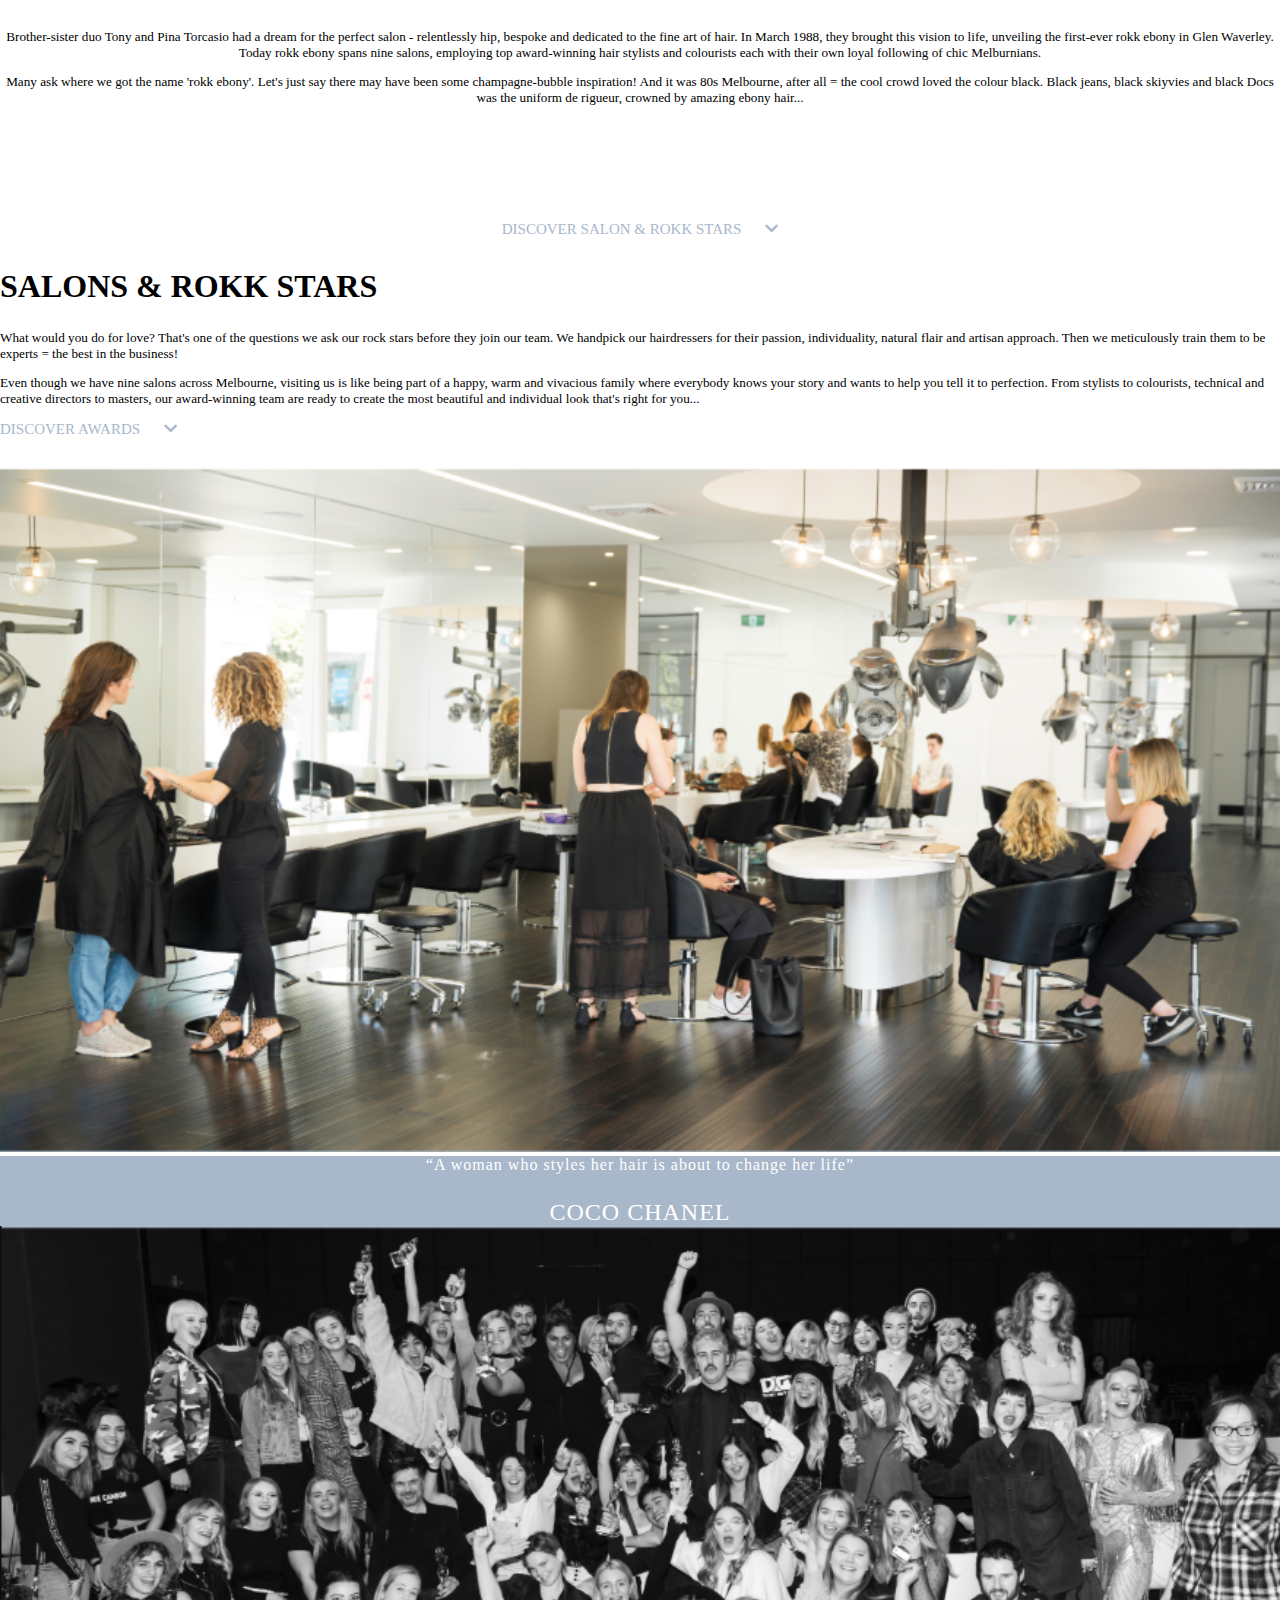
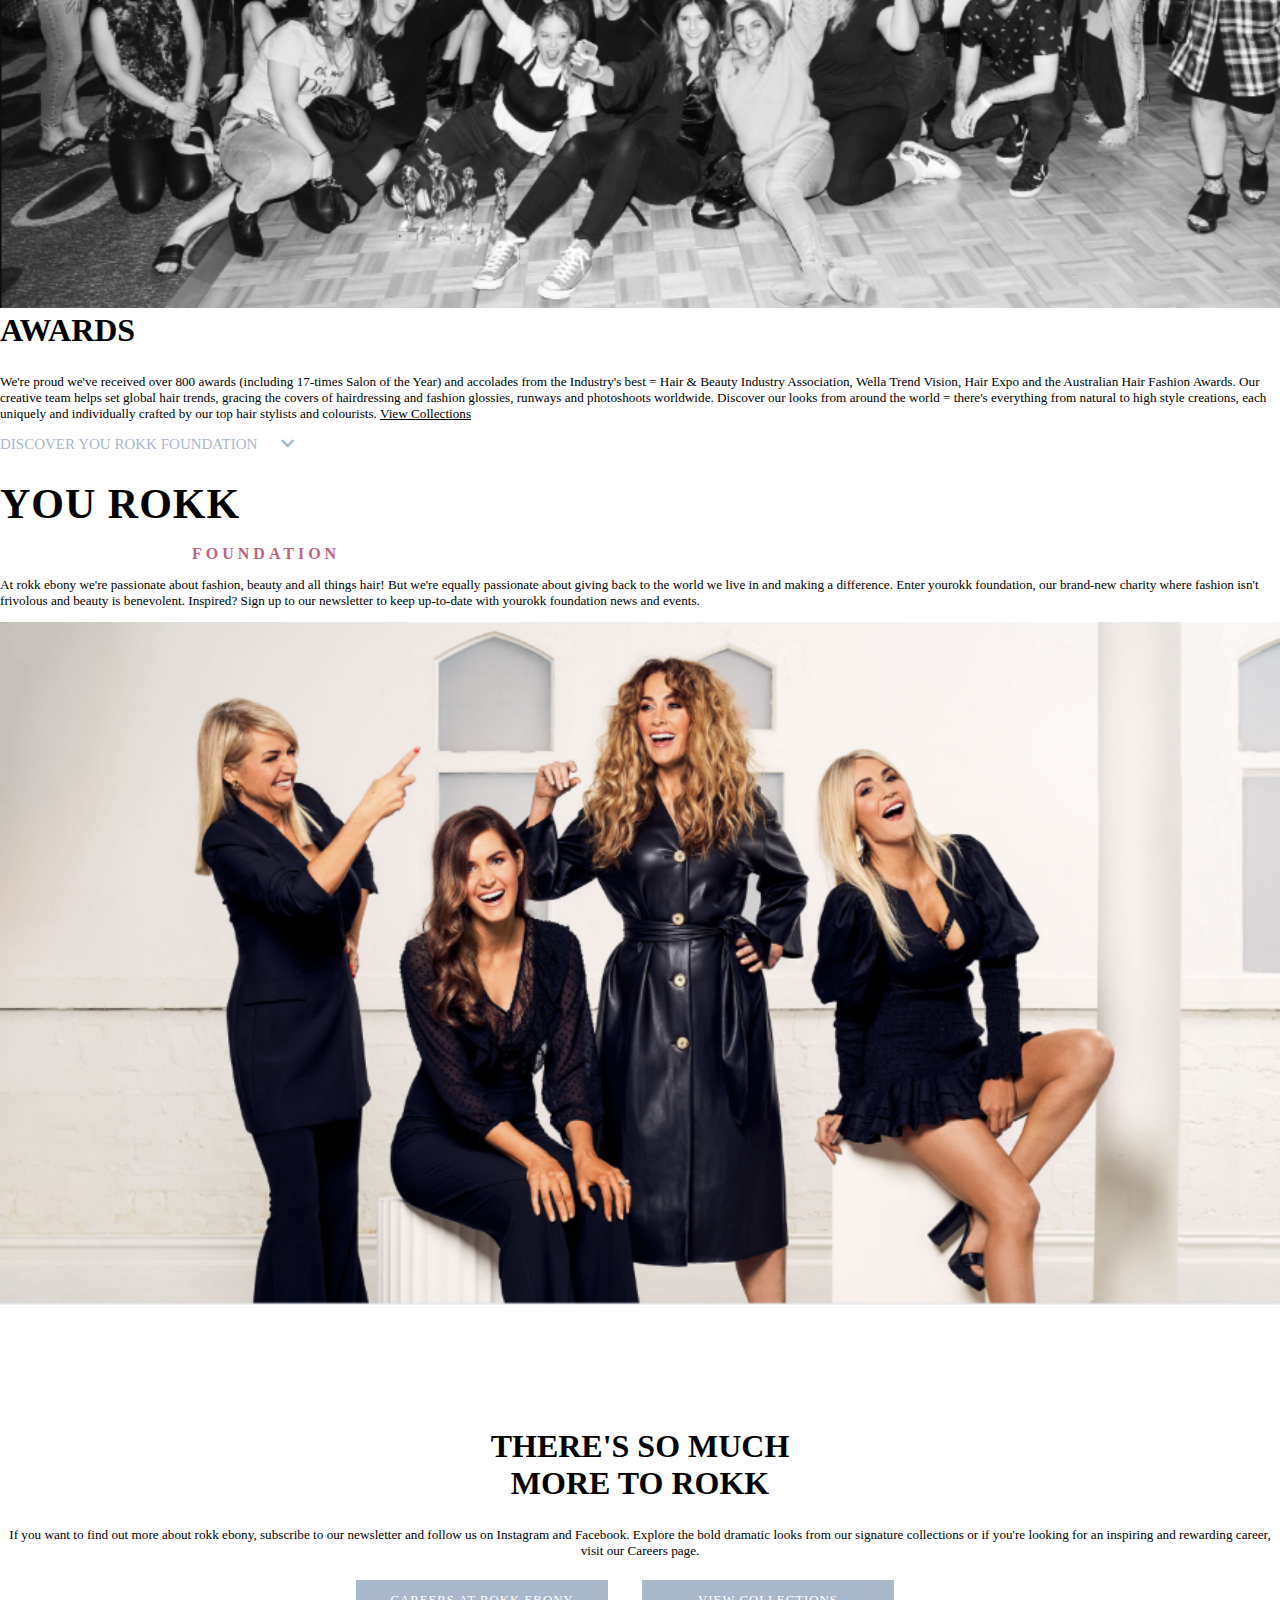
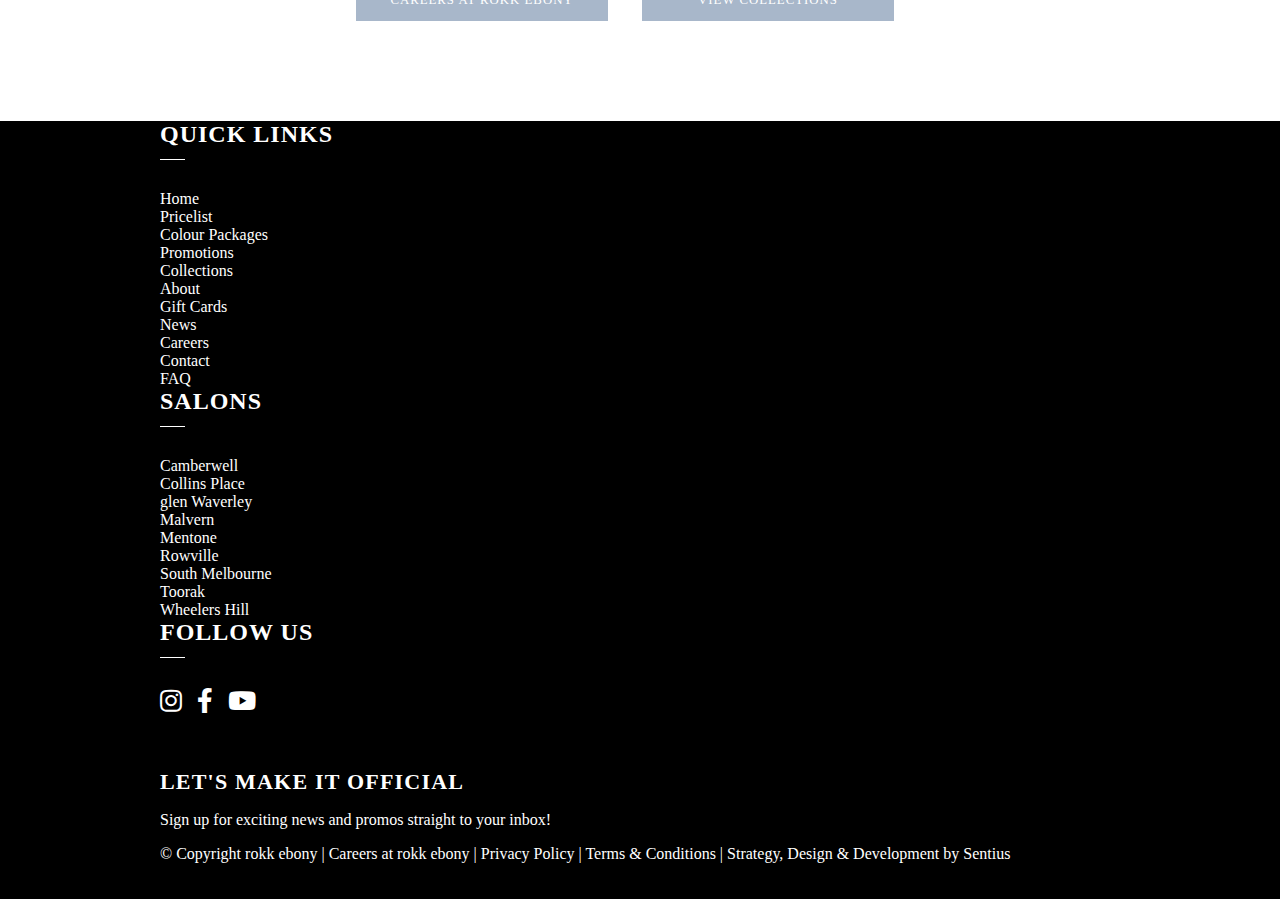
==== commit 917d9f61: "PerfectPixel lan 9" ====
--- a/index.html
+++ b/index.html
@@ -125,7 +125,7 @@
 					<div class="block-text-wrap salon-text">
 						<h2 class="title">SALONS & ROKK STARS</h2>
 						<div class="text">
-							<p style="margin-bottom: -8px;">What would you do for love? That's one of the questions we ask our rock stars before they join our team. We handpick our hairdressers for their passion, individuality, natural flair and artisan approach. Then we meticulously train them to be experts = the best in the business!</p>  
+							<p class="p1">What would you do for love? That's one of the questions we ask our rock stars before they join our team. We handpick our hairdressers for their passion, individuality, natural flair and artisan approach. Then we meticulously train them to be experts = the best in the business!</p>  
 							<p>Even though we have nine salons across Melbourne, visiting us is like being part of a happy, warm and vivacious family where everybody knows your story and wants to help you tell it to perfection. From stylists to colourists, technical and creative directors to masters, our award-winning team are ready to create the most beautiful and individual look that's right for you...</p>
 						</div>
 						<div class="link">
@@ -135,7 +135,7 @@
 					</div>
 				</div>
 				<div class="block-img order1">
-					<div class="box-img-b">
+					<div class="box-img">
 						<picture>
 						  	<source media="(min-width: 767px)" srcset="img/salon.png">				  
 							<img src="img/salonMobile.png" title="" alt="">
@@ -157,7 +157,7 @@
 			
 			<div class="block-text-img" id="award">
 				<div class="block-img">
-					<div class="box-img-b">
+					<div class="box-img">
 						<img src="img/award.png" title="" alt="">
 					</div>
 				</div>		
@@ -165,10 +165,11 @@
 					<div class="block-text-wrap award-text">
 						<h2 class="title">AWARDS</h2>
 						<div class="text">
-							<p>We're proud we've received over 800 awards (including 17-times Salon of the Year) and accolades from the Industry's best = Hair & Beauty Industry Association, Wella Trend Vision, Hair Expo and the Australian Hair Fashion Awards. Our creative team helps set global hair trends, gracing the covers of hairdressing and fashion glossies, runways and photoshoots worldwide. Discover our looks from around the world = there's everything from natural to high style creations, each uniquely and individually crafted by our top hair stylists and colourists. <u>View Collections</u></p>
+							<p>We're proud we've received over 800 awards (including 17-times Salon of the Year) and accolades from the Industry's best = Hair & Beauty Industry Association, Wella Trend Vision, Hair Expo and the Australian Hair Fashion Awards. Our creative team helps set global hair trends, gracing the covers of hairdressing and fashion glossies, runways and photoshoots worldwide.  Discover our looks from around the world = there's everything from natural to high style creations, each uniquely and individually crafted by our top hair stylists and colourists. <u>View Collections</u></p>
 						</div>
 						<div class="link">
-							<a href="#foundation" class="link text-blue">DISCOVER YOU ROKK FOUNDATION <i class="fas fa-chevron-down">
+							<a href="#foundation" class="link text-blue">DISCOVER YOU ROKK FOUNDATION 
+								<i class="fas fa-chevron-down">
 							</i></a>
 						</div>	
 					</div>
@@ -178,17 +179,15 @@
 			<div class="block-text-img" id="foundation">	
 				<div class="block-text order2">
 					<div class="block-text-wrap foundation-text">
-						<h2 class="title" style="text-transform: lowercase; font-size:55px; margin-bottom:0;">
-							you rokk
-						</h2>
-						<span class="foundation" style="color:#BD6581; font-weight:bold; letter-spacing:4px;">FOUNDATION</span>
+						<h2 class="yourokk">you rokk</h2>
+						<span class="foundation">FOUNDATION</span>
 						<div class="text">
-							<p>At rokk ebony we're passionate about fashion, beauty and all things hair! But we're equally passionate about giving back to the world we live in and making a difference. Enter yourokk foundation, our brand-new charity where fashion isn't frivolous and beauty is benevolent. Inspired? Sign up to our newsletter to keep up-to-date with yourokk foundation news and events.</p>
+							<p class="pyk">At rokk ebony we're passionate about fashion, beauty and all things hair! But we're equally passionate about giving back to the world we live in and making a difference. Enter yourokk foundation, our brand-new charity where fashion isn't frivolous and beauty is benevolent. Inspired? Sign up to our newsletter to keep up-to-date with yourokk foundation news and events.</p>
 						</div>
 					</div>
 				</div>
 				<div class="block-img order1">
-					<div class="box-img-b">
+					<div class="box-img">
 						<picture>
 						  	<source media="(min-width: 767px)" srcset="img/foundation.png">				  
 							<img src="img/foundationMobile.png" title="" alt="">
@@ -200,7 +199,7 @@
 
 			<div class="intro text-center" id="cta">
 				<div class="containerSmall">
-					<h2 class="title">THERE'S SO MUCH MORE TO ROKK</h2>
+					<h2 class="title">THERE'S SO MUCH </br>MORE TO ROKK</h2>
 					<div class="text">
 						<p>If you want to find out more about rokk ebony, subscribe to our newsletter and follow us on Instagram and Facebook. Explore the bold dramatic looks from our signature collections or if you're looking for an inspiring and rewarding career, visit our Careers page.</p>		
 					</div>
--- a/style.css
+++ b/style.css
@@ -164,18 +164,21 @@
 .footer__menu {
     display: flex;
 }
-.footer__form {
-    width: 21%;
-    border: 1px solid white;
-    padding: 35px 20px;
-}
 h2.footer__title-form {
     font-size: 22px;
     letter-spacing: 1.2px;
     padding-bottom: 0;
     margin-bottom: 0;
 }
-
+.yourokk {
+    font-size: 42px;
+    line-height: 1;
+}
+span.foundation {
+    color:#BD6581;
+    font-weight:bold; 
+    letter-spacing:4px;
+}
 .footer__copyright {
     padding-bottom: 20px;
 }
@@ -194,16 +197,20 @@
     left: 0;
 }
 .footer__follow {
-    margin-bottom: 20px;
+    margin-bottom: 53px;
     clear: both;
 }
+
 /*RESPONSIVE RESPONSIVE RESPONSIVE RESPONSIVE RESPONSIVE RESPONSIVE RESPONSIVE RESPONSIVE*/
 
 
 @media screen and (max-width: 767px) {
 
     li {
-        margin-bottom: 10px;
+        margin-bottom: 12px;
+    }    
+    .footer a {
+        font-size: 15px;
     }
     .containerBig, .containerSmall  {
         width: 100%;  
@@ -226,22 +233,34 @@
     .header__mid img {
         width: 78%;
     }
-    .intro, .block-text {
+    .intro {
         padding: 61px 20px 51px;
+    }
+    .block-text {
+        padding: 25px 20px 56px;
+    }
+    .box-img {
+        margin-bottom: 2px;
+    }
+    .p1 {
+        margin-bottom: -8px;
+    }
+    .p2 {
+        padding-top: 10px;
     }
     p {
         text-align: left;
         margin: 0;
     }
     blockquote {
-        padding: 28px 50px 48px;
-        line-height: 1.27;
+        padding: 40px 50px 38px;
+        line-height: 1.26;
         text-transform: uppercase;
         font-size: 19px;
     }
     blockquote p {
-        margin: 20px 0 0;
-        font-size: 10px;
+        font-size: 14px;
+        padding-top: 30px;
     }
     h2.about {
         font-size: 25px;
@@ -278,7 +297,8 @@
     }
     a.btn.bg-blue {
         display: block;
-        margin-bottom: 10px;
+        margin-bottom: 20px;
+        margin-top: 5px;
     }
     .btn-group {
         padding-top: 20px;
@@ -298,7 +318,10 @@
         padding-top: 4px;
     }
     span.foundation {
-        padding-left: 50%; 
+        padding-left: 40%; 
+    }
+    p.pyk {
+        padding-top: 10px;
     }
 }
 @media screen and (min-width: 768px) {
@@ -362,6 +385,10 @@
     span.foundation {
         padding-left: 15%;
     }
+    .containerFooter {
+        width: 75%;
+        margin: auto;
+    }
 }
 
 @media screen and (min-width: 768px) and (max-width: 1023px) {    
@@ -420,13 +447,12 @@
     }
     .footer__links {
         float: left;
-        margin-right: 30%;
-        margin-bottom: 30px;
+        margin-right: 16%;
+        margin-bottom: 50px;
     }
     .footer__top--wrap {
-        padding: 30px 0;
-    }
-}
+        padding: 50px 0;
+    }
 
 @media screen and (min-width: 1024px) {
     span.menu {
@@ -535,15 +561,16 @@
         padding-top: 33%;
         padding-left: 20%;
     }
+    h2.yourokk {
+        text-transform: lowercase;
+        font-size:55px; 
+        margin-bottom:0;
+    }
     .block-img {
         width: 68.5%;
     }
     .containerSmall {
         width: 50%;
-    }
-    .containerFooter {
-        width: 75%;
-        margin: auto;
     }
     .text p {
         font-size: 16px;
@@ -558,6 +585,11 @@
         margin: 30px 0 0;
         font-size: 19px;
 
+    }
+    .footer__form {
+        width: 21%;
+        border: 1px solid white;
+        padding: 35px 20px;
     }
     .footer__copyright p {
         font-size: 14px;
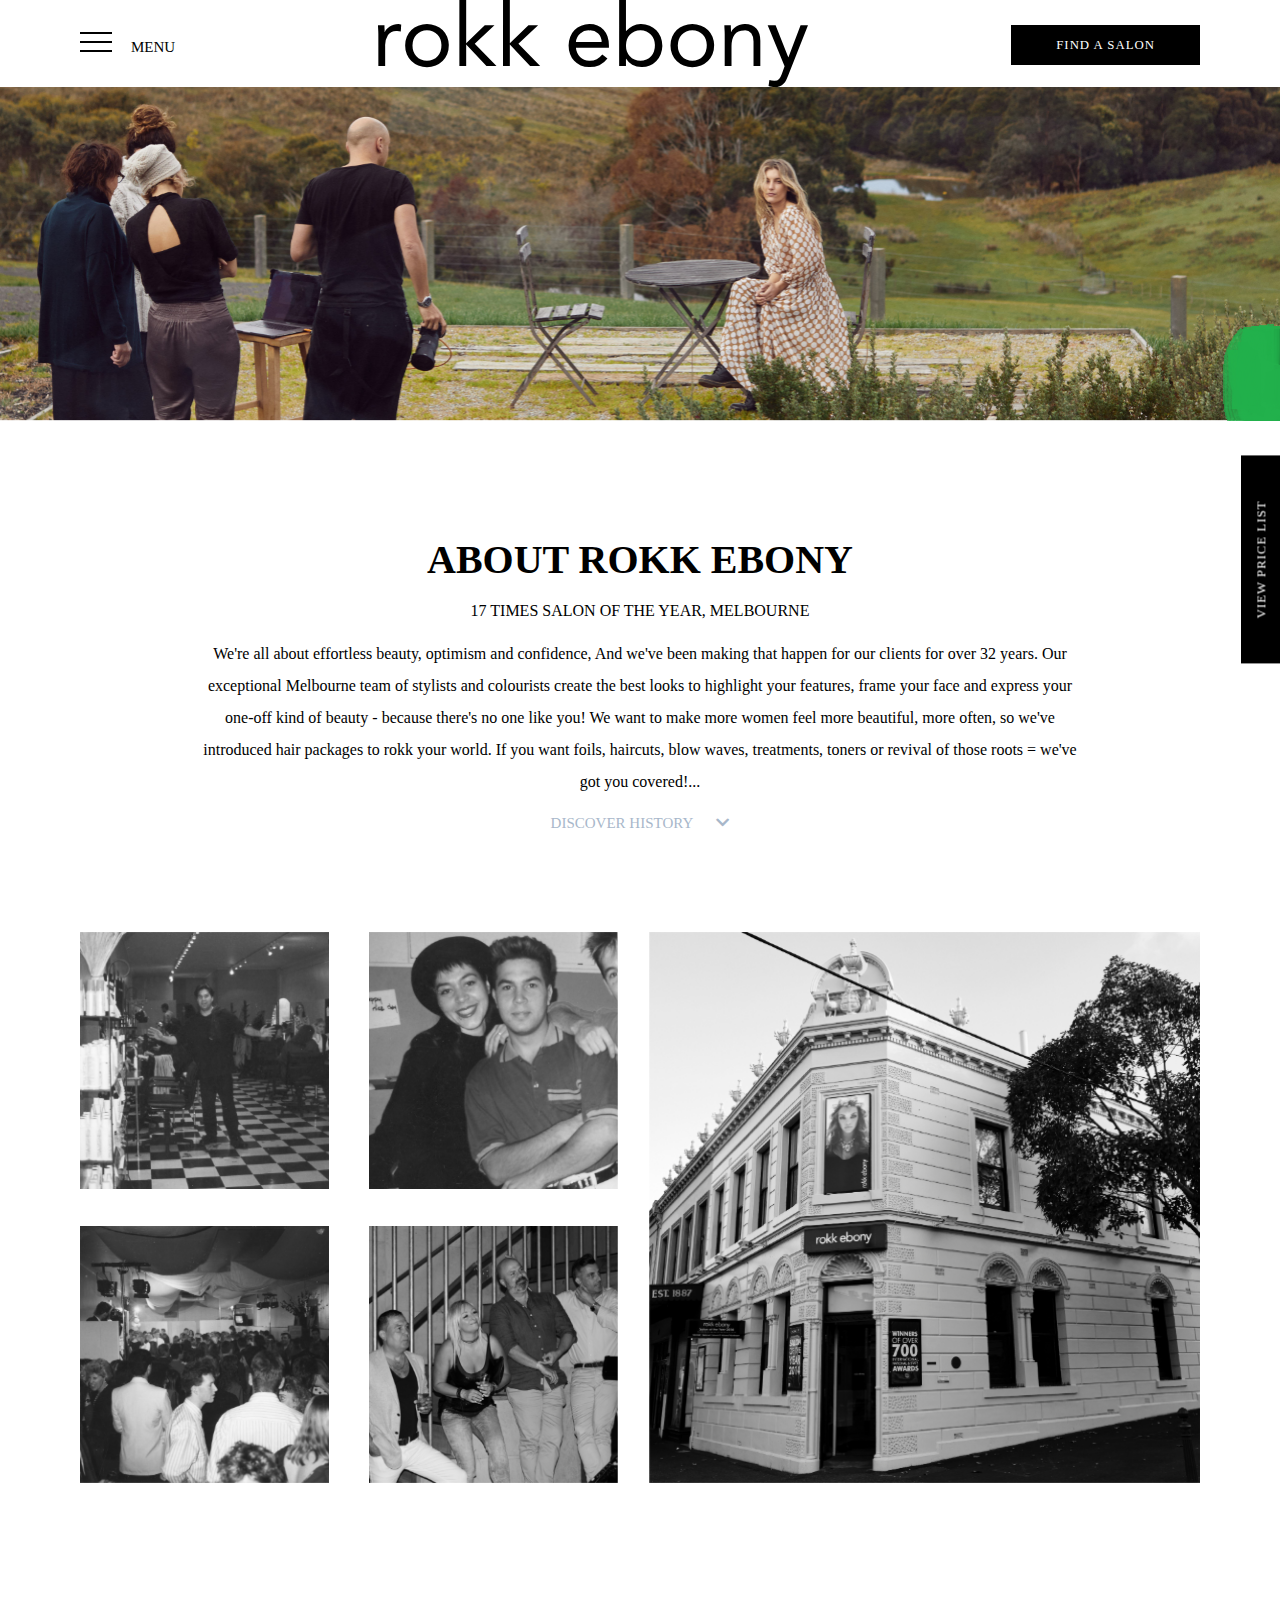
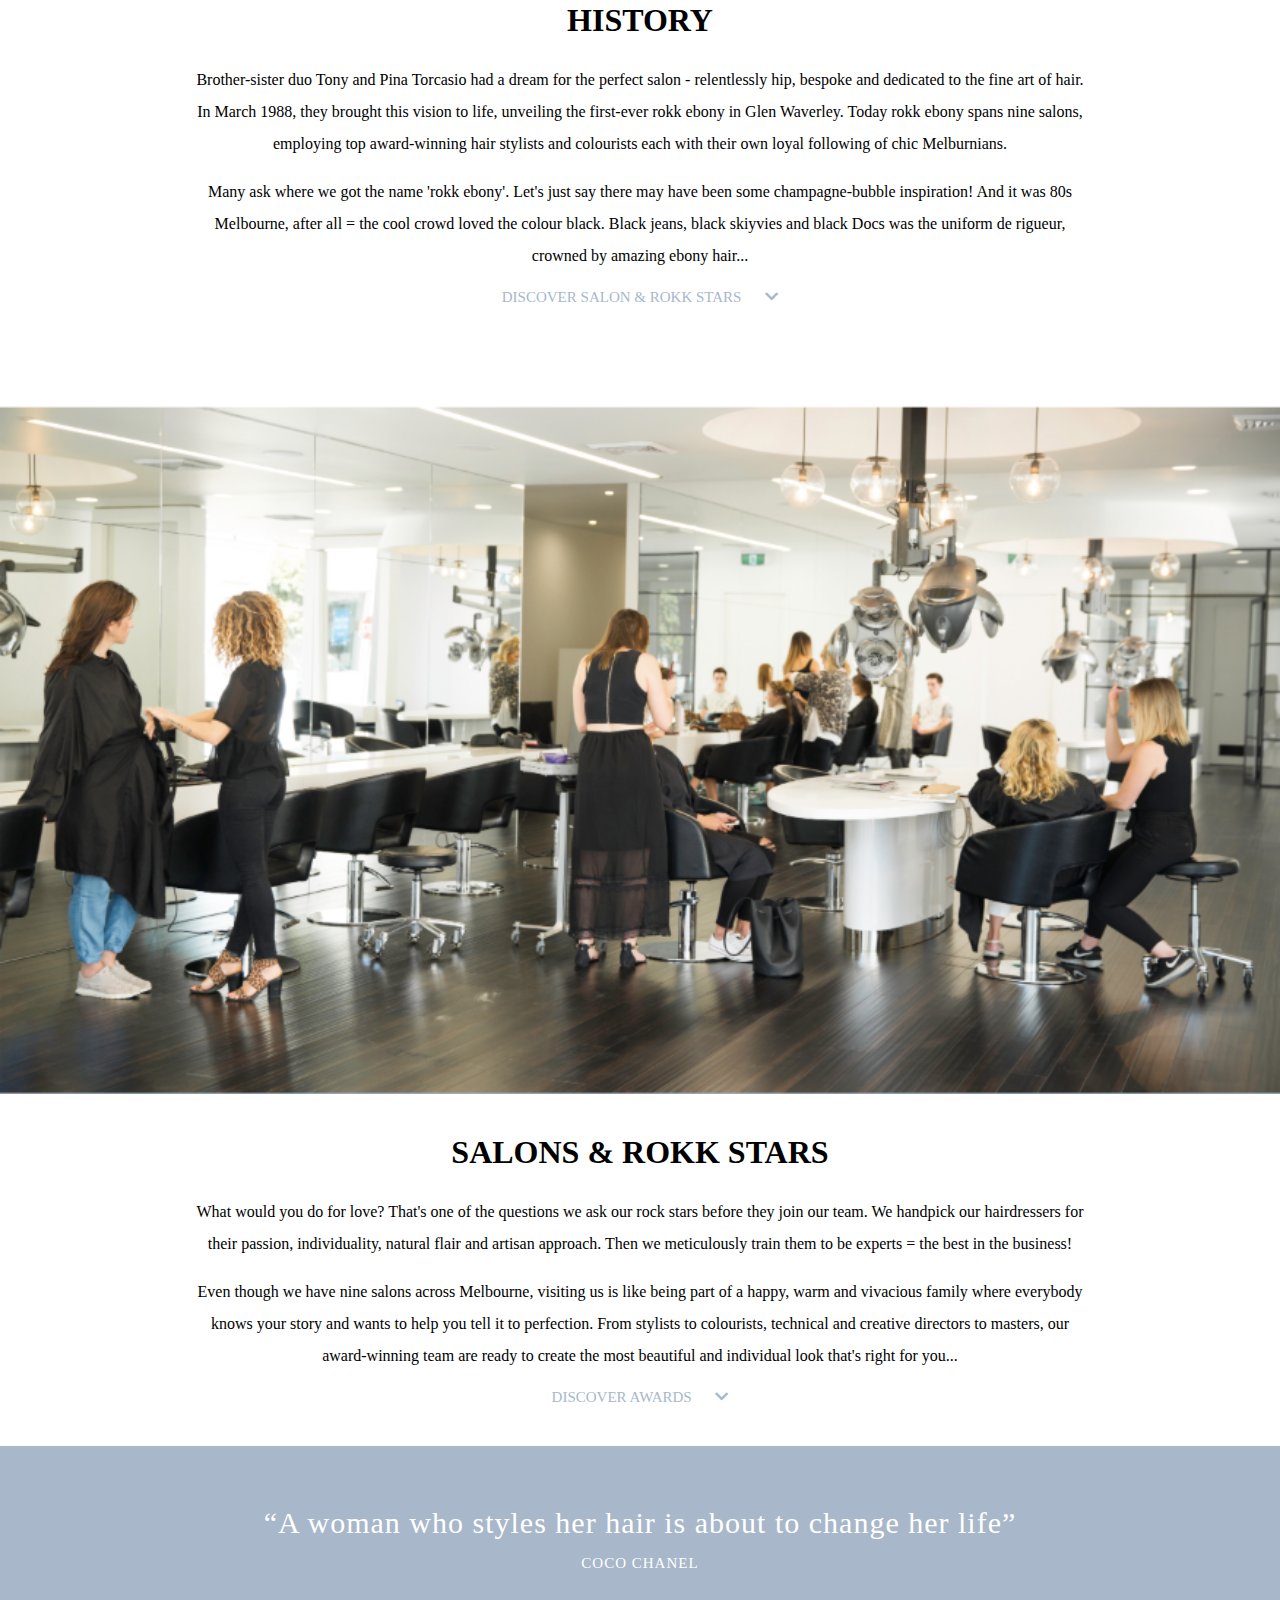
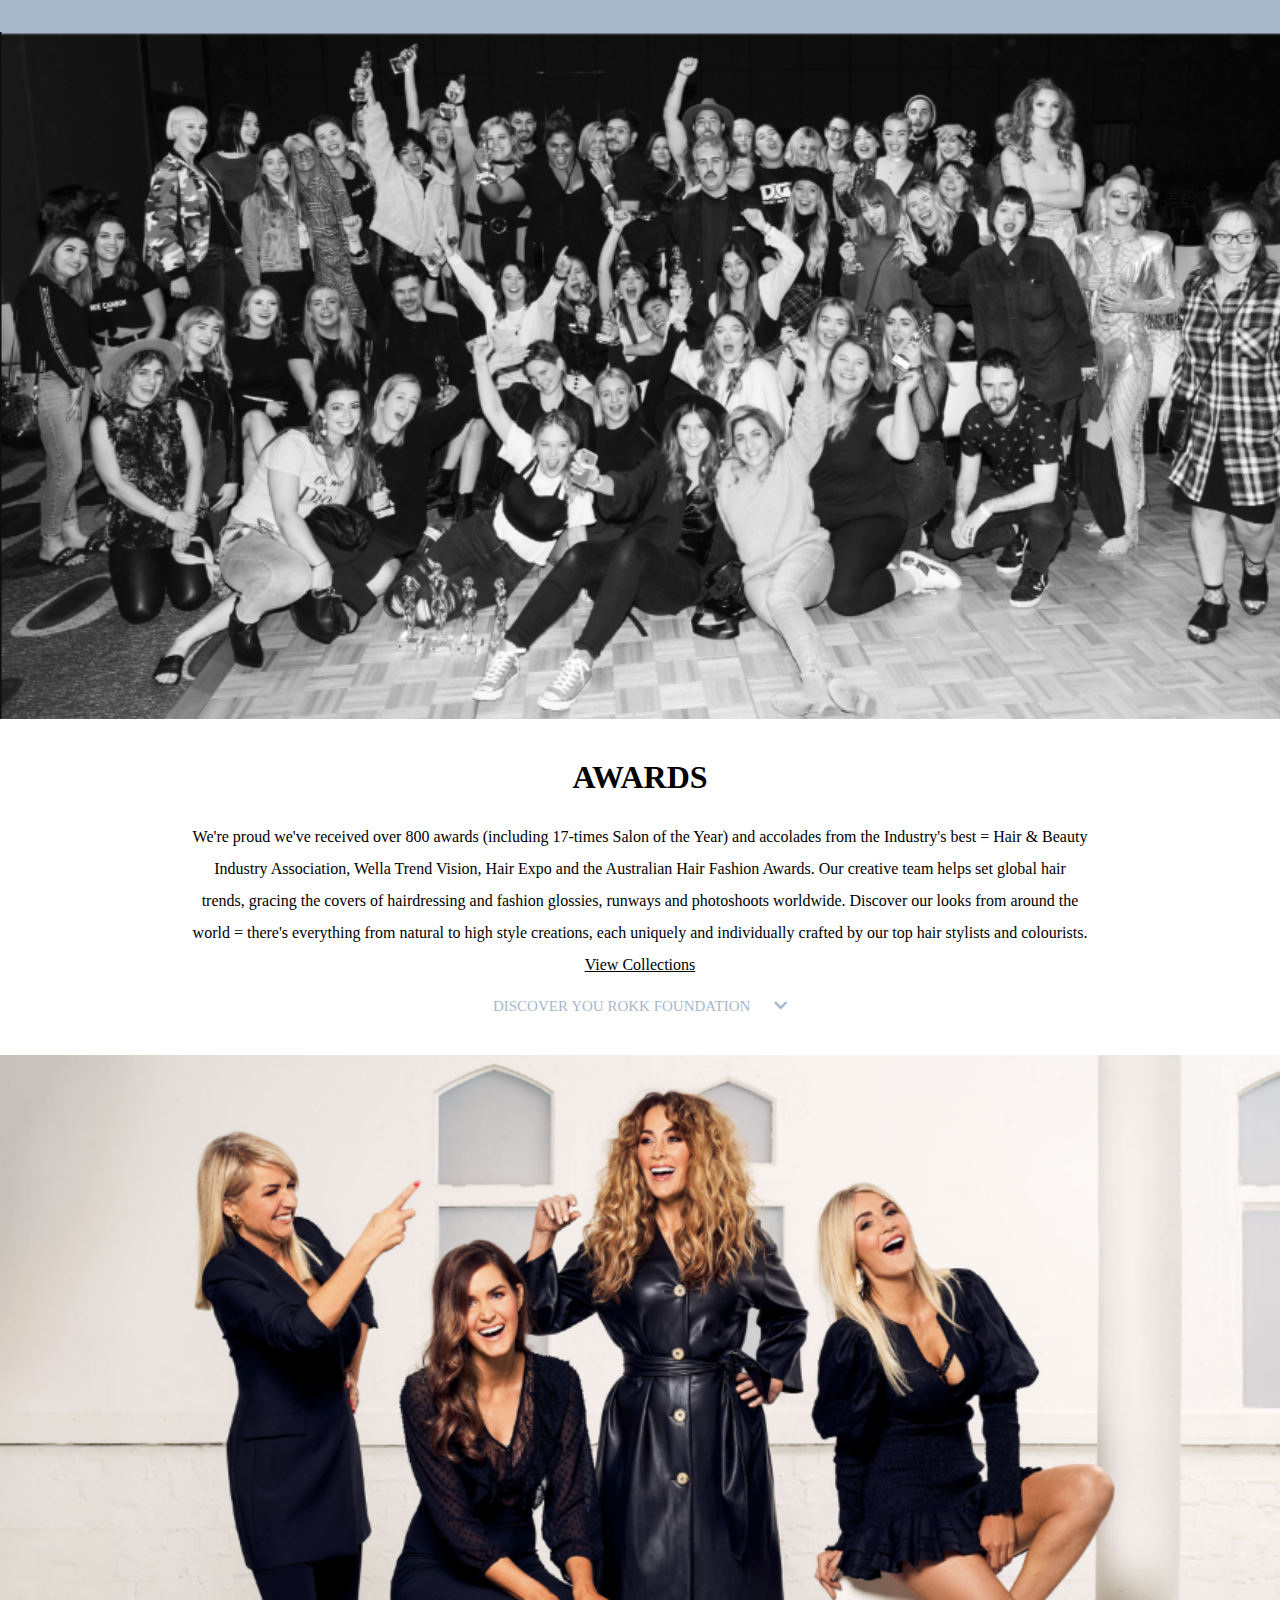
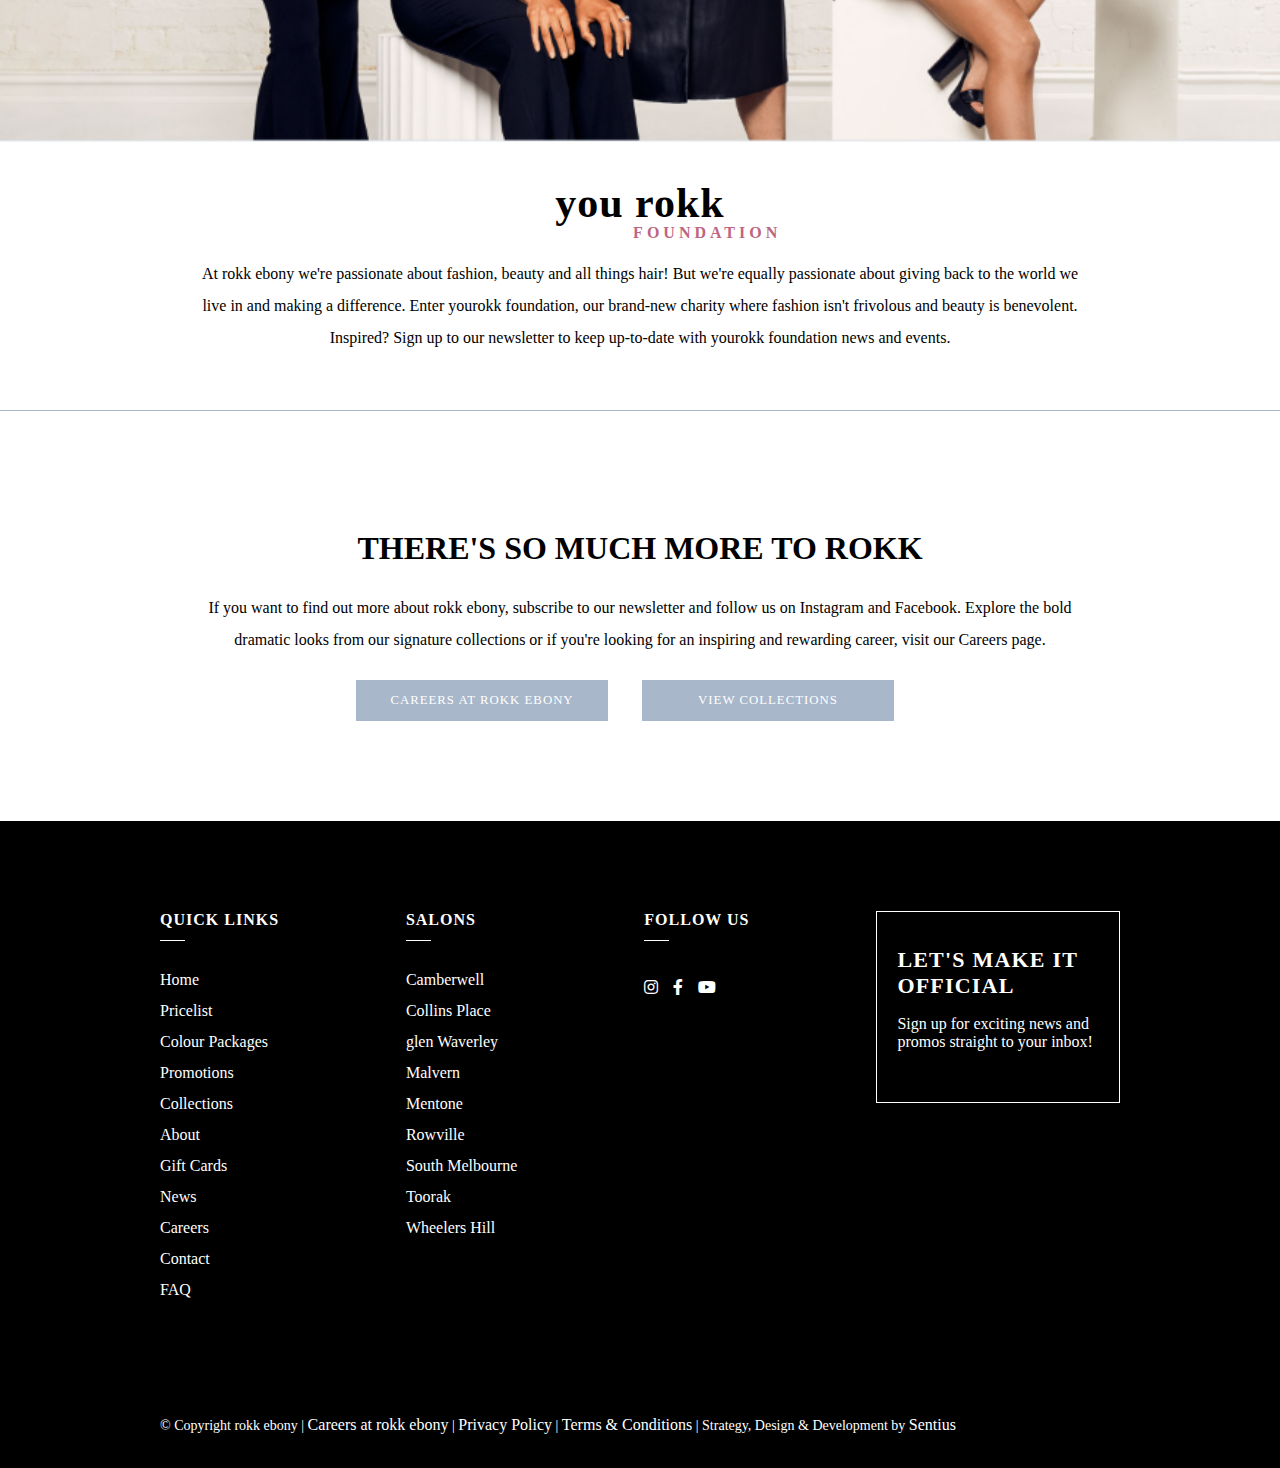
==== commit fbfca3dc: "fix structure component" ====
--- a/index.html
+++ b/index.html
@@ -15,7 +15,7 @@
 </head>
 <body>
 	<div class="wrap">
-
+		<!-- NAVIGATION -->
 		<div id="mySidenav" class="sidenav">
 		  	<a href="javascript:void(0)" class="closebtn" onclick="closeNav()">&times;</a>
 		  	<a href="#">About</a>
@@ -48,20 +48,20 @@
 				</div>
 			</div>
 		</header>
-		<!-- BTN-VIEW-PRICE-LIST -->
+		<!-- MAIN -->
+		<main class="main">
+			<!-- btn-fixed-right-->
 			<div class="btn btn-view-price">
 				<a class="btn bg-black text-white">VIEW PRICE LIST</a>
 			</div>
-		<!-- MAIN -->
-		<main class="main">
+			<!-- banner -->
 			<div class="banner">
 				<picture>
 				  	<source media="(min-width: 767px)" srcset="img/banner.png">				  
 					<img src="img/bannerMobile.png" title="banner" alt="banner">
 				</picture>
 			</div>
-
-
+			<!-- component about -->
 			<div class="intro text-center">
 				<div class="containerSmall">
 					<h2 class="about">ABOUT ROKK EBONY</h2>
@@ -69,17 +69,16 @@
 					<div class="text">
 						<p>We're all about effortless beauty, optimism and confidence, And we've been making that happen for our clients for over 32 years. Our exceptional Melbourne team of stylists and colourists create the best looks to highlight your features, frame your face and express your one-off kind of beauty - because there's no one like you! We want to make more women feel more beautiful, more often, so we've introduced hair packages to rokk your world. If you want foils, haircuts, blow waves, treatments, toners or revival of those roots = we've got you covered!...</p>	
 					</div>
-				</div>
-			</div>
-
-
-			<div class="gallery">
-				<div class="containerBig">
 					<div class="link text-center">
 						<a href="#history" class="link text-blue" onclick="closeGallery()">
 							DISCOVER HISTORY <i class="fas fa-chevron-down"></i>
 						</a>
 					</div>
+				</div>
+			</div>
+			<!-- component gallery -->
+			<div class="gallery">
+				<div class="containerBig">
 					<div class="gallery-wrap" id="gallery-wrap">
 						<div class="gallery-grid">
 							<div class="box-img-s">
@@ -103,8 +102,7 @@
 					</div>
 				</div>	
 			</div>
-
-
+			<!-- component history -->
 			<div class="intro text-center" id="history">
 				<div class="containerSmall">
 					<h2 class="title">HISTORY</h2>
@@ -112,14 +110,14 @@
 						<p style="margin-bottom: 10px;">Brother-sister duo Tony and Pina Torcasio had a dream for the perfect salon - relentlessly hip, bespoke and dedicated to the fine art of hair.  In March 1988, they brought this vision to life, unveiling the first-ever rokk ebony in Glen Waverley.  Today rokk ebony spans nine salons, employing top award-winning hair stylists and colourists each with their own loyal following of chic Melburnians.</p>  
 						<p>Many ask where we got the name 'rokk ebony'. Let's just say there may have been some champagne-bubble inspiration! And it was 80s Melbourne, after all = the cool crowd loved the colour black. Black jeans, black skiyvies and black Docs was the uniform de rigueur, crowned by amazing ebony hair...</p>		
 					</div>
-				</div>
-			</div>
-
-
-			<div class="link text-center">
-				<a href="#salon" class="link text-blue">DISCOVER SALON & ROKK STARS 
-					<i class="fas fa-chevron-down"></i></a>
-			</div>
+					<div class="link text-center">
+						<a href="#salon" class="link text-blue">
+							DISCOVER SALON & ROKK STARS <i class="fas fa-chevron-down"></i>
+						</a>
+					</div>
+				</div>
+			</div>
+			<!-- component salons -->
 			<div class="block-text-img" id="salon">	
 				<div class="block-text order2">
 					<div class="block-text-wrap salon-text">
@@ -129,8 +127,9 @@
 							<p>Even though we have nine salons across Melbourne, visiting us is like being part of a happy, warm and vivacious family where everybody knows your story and wants to help you tell it to perfection. From stylists to colourists, technical and creative directors to masters, our award-winning team are ready to create the most beautiful and individual look that's right for you...</p>
 						</div>
 						<div class="link">
-						<a href="#award" class="link text-blue">DISCOVER AWARDS 
-							<i class="fas fa-chevron-down"></i></a>
+						<a href="#award" class="link text-blue">
+							DISCOVER AWARDS <i class="fas fa-chevron-down"></i>
+						</a>
 					</div>
 					</div>
 				</div>
@@ -143,8 +142,7 @@
 					</div>
 				</div>	
 			</div>
-
-
+			<!-- component quote -->
 			<div class="quote bg-blue text-center text-white">
 				<div class="containerSmall">
 					<blockquote cite="">
@@ -153,8 +151,7 @@
 					</blockquote>
 				</div>
 			</div>
-
-			
+			<!-- component award -->			
 			<div class="block-text-img" id="award">
 				<div class="block-img">
 					<div class="box-img">
@@ -175,8 +172,8 @@
 					</div>
 				</div>
 			</div>
-
-			<div class="block-text-img" id="foundation">	
+			<!-- component foundation -->
+			<div class="block-text-img" id="foundation">
 				<div class="block-text order2">
 					<div class="block-text-wrap foundation-text">
 						<h2 class="yourokk">you rokk</h2>
@@ -189,17 +186,16 @@
 				<div class="block-img order1">
 					<div class="box-img">
 						<picture>
-						  	<source media="(min-width: 767px)" srcset="img/foundation.png">				  
+						  	<source media="(min-width: 767px)" srcset="img/foundation.png">  
 							<img src="img/foundationMobile.png" title="" alt="">
 						</picture>
 					</div>
 				</div>	
 			</div>
-
-
+			<!-- component call to action -->
 			<div class="intro text-center" id="cta">
 				<div class="containerSmall">
-					<h2 class="title">THERE'S SO MUCH </br>MORE TO ROKK</h2>
+					<h2 class="title">THERE'S SO MUCH MORE TO ROKK</h2>
 					<div class="text">
 						<p>If you want to find out more about rokk ebony, subscribe to our newsletter and follow us on Instagram and Facebook. Explore the bold dramatic looks from our signature collections or if you're looking for an inspiring and rewarding career, visit our Careers page.</p>		
 					</div>
@@ -289,7 +285,6 @@
 		function closeNav() {
 		  document.getElementById("mySidenav").style.width = "0";
 		}
-
 		// function closeGallery() {
 		//   var x = document.getElementById("gallery-wrap");
 		//   if (x.style.display === "none") {
--- a/style.css
+++ b/style.css
@@ -109,6 +109,10 @@
     height: 100%;
     line-height: 0;
 }
+.box-img {
+    width: 100%;
+    height: 100%;
+}
 .box-img-s, .box-img-b {    
     overflow: hidden;
     line-height: 0;
@@ -142,9 +146,6 @@
 }
 a.link {
     font-size: 15px;
-}
-.link {
-    margin-bottom: 30px;
 }
 
 /*Footer*/
@@ -168,11 +169,13 @@
     font-size: 22px;
     letter-spacing: 1.2px;
     padding-bottom: 0;
-    margin-bottom: 0;
-}
-.yourokk {
+    margin-bottom: 12px;
+}
+h2.yourokk {
+    text-transform: lowercase;
     font-size: 42px;
     line-height: 1;
+    margin-bottom:0;
 }
 span.foundation {
     color:#BD6581;
@@ -196,9 +199,9 @@
     bottom: 0;
     left: 0;
 }
-.footer__follow {
-    margin-bottom: 53px;
-    clear: both;
+.footer__form {
+    border: 1px solid white;
+    padding: 35px 20px;
 }
 
 /*RESPONSIVE RESPONSIVE RESPONSIVE RESPONSIVE RESPONSIVE RESPONSIVE RESPONSIVE RESPONSIVE*/
@@ -360,15 +363,14 @@
         justify-content: space-between;
     }
     .gallery-grid {
-        width: 49%;
+        width: 48%;
         display: flex;
         flex-wrap: wrap;
         justify-content: space-between;
     }
     .gallery-big {
-        width: calc(50% - 20px);
-    }
-    
+        width: calc(51% - 20px);
+    }
     .box-img-s {
         width: calc(50% - 20px);
     }
@@ -391,7 +393,10 @@
     }
 }
 
-@media screen and (min-width: 768px) and (max-width: 1023px) {    
+@media screen and (min-width: 768px) and (max-width: 1023px) {  
+    li {
+        margin-bottom: 12px;
+    }   
     .text p {
         font-size: 14px;
         line-height: 2;
@@ -425,6 +430,9 @@
         margin: 15px 0 0;
         font-size: 12px;
     }
+    .footer a {
+        font-size: 16px;
+    }
 }
 
 @media screen and (max-width: 1023px) {   
@@ -446,14 +454,18 @@
         font-size: 0.9rem;
     }
     .footer__links {
+        width: 50%;
         float: left;
-        margin-right: 16%;
         margin-bottom: 50px;
     }
     .footer__top--wrap {
         padding: 50px 0;
-    }
-
+    }    
+    .footer__follow {
+        margin-bottom: 53px;
+        clear: both;
+    }
+}
 @media screen and (min-width: 1024px) {
     span.menu {
         font-size: 15px;
@@ -467,6 +479,13 @@
         align-items: flex-start;
         justify-content: space-between;
         padding: 90px 0;
+    }    
+    .footer__form {
+        width: 21%;
+        padding: 35px 20px;
+    }
+    .footer__copyright p {
+        font-size: 14px;
     }
 }
 
@@ -487,9 +506,18 @@
     .order1 {
         order: 1;
     }
+    h2.yourokk {
+        text-align: center;
+    }
 }
 
 @media screen and (min-width: 1024px) and (max-width: 1919px) {
+    li {
+        margin-bottom: 13px;
+    } 
+    .footer a {
+        font-size: 16px;
+    }
     .block-text {
         padding: 50px 0;
         width: 50%;
@@ -520,7 +548,6 @@
 }
 
 @media screen and (min-width: 1920px) {
-
     li {
         margin-bottom: 13px;
     }
@@ -562,9 +589,7 @@
         padding-left: 20%;
     }
     h2.yourokk {
-        text-transform: lowercase;
         font-size:55px; 
-        margin-bottom:0;
     }
     .block-img {
         width: 68.5%;
@@ -585,14 +610,6 @@
         margin: 30px 0 0;
         font-size: 19px;
 
-    }
-    .footer__form {
-        width: 21%;
-        border: 1px solid white;
-        padding: 35px 20px;
-    }
-    .footer__copyright p {
-        font-size: 14px;
     }
 
 }
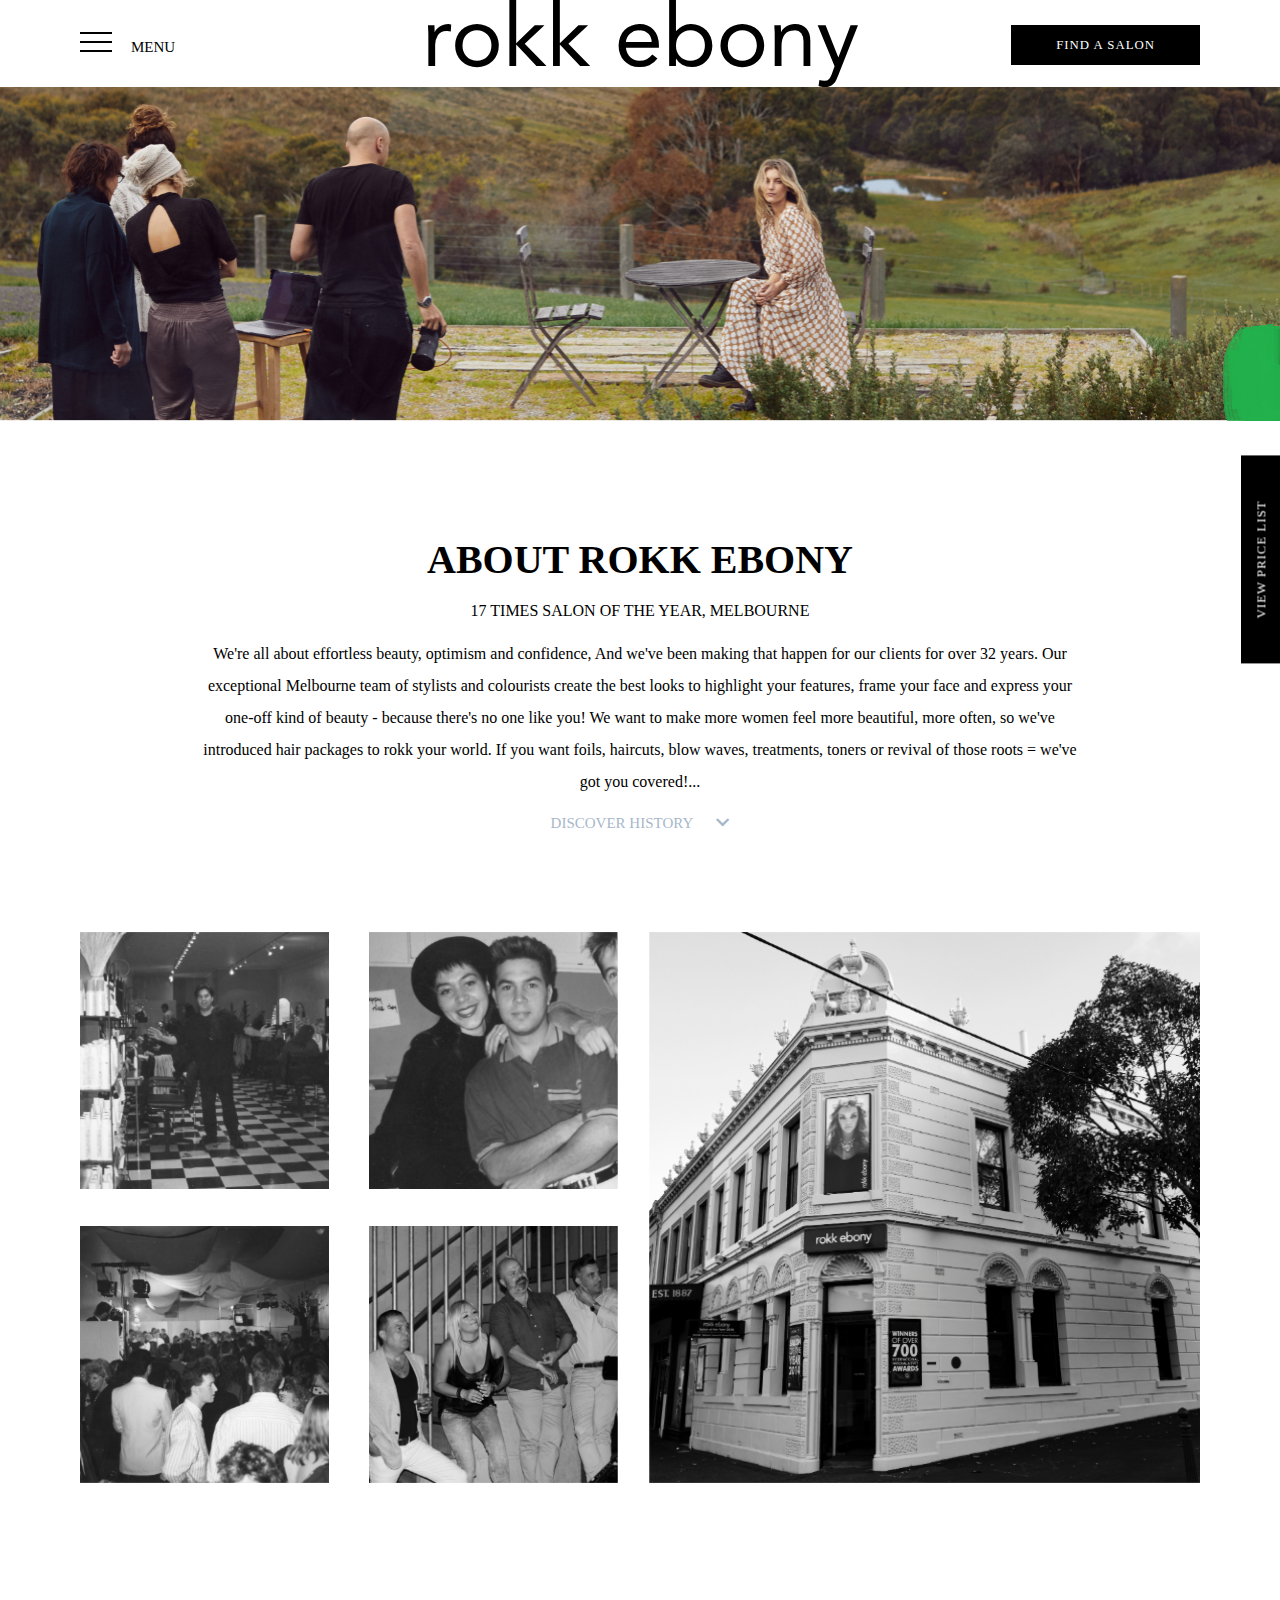
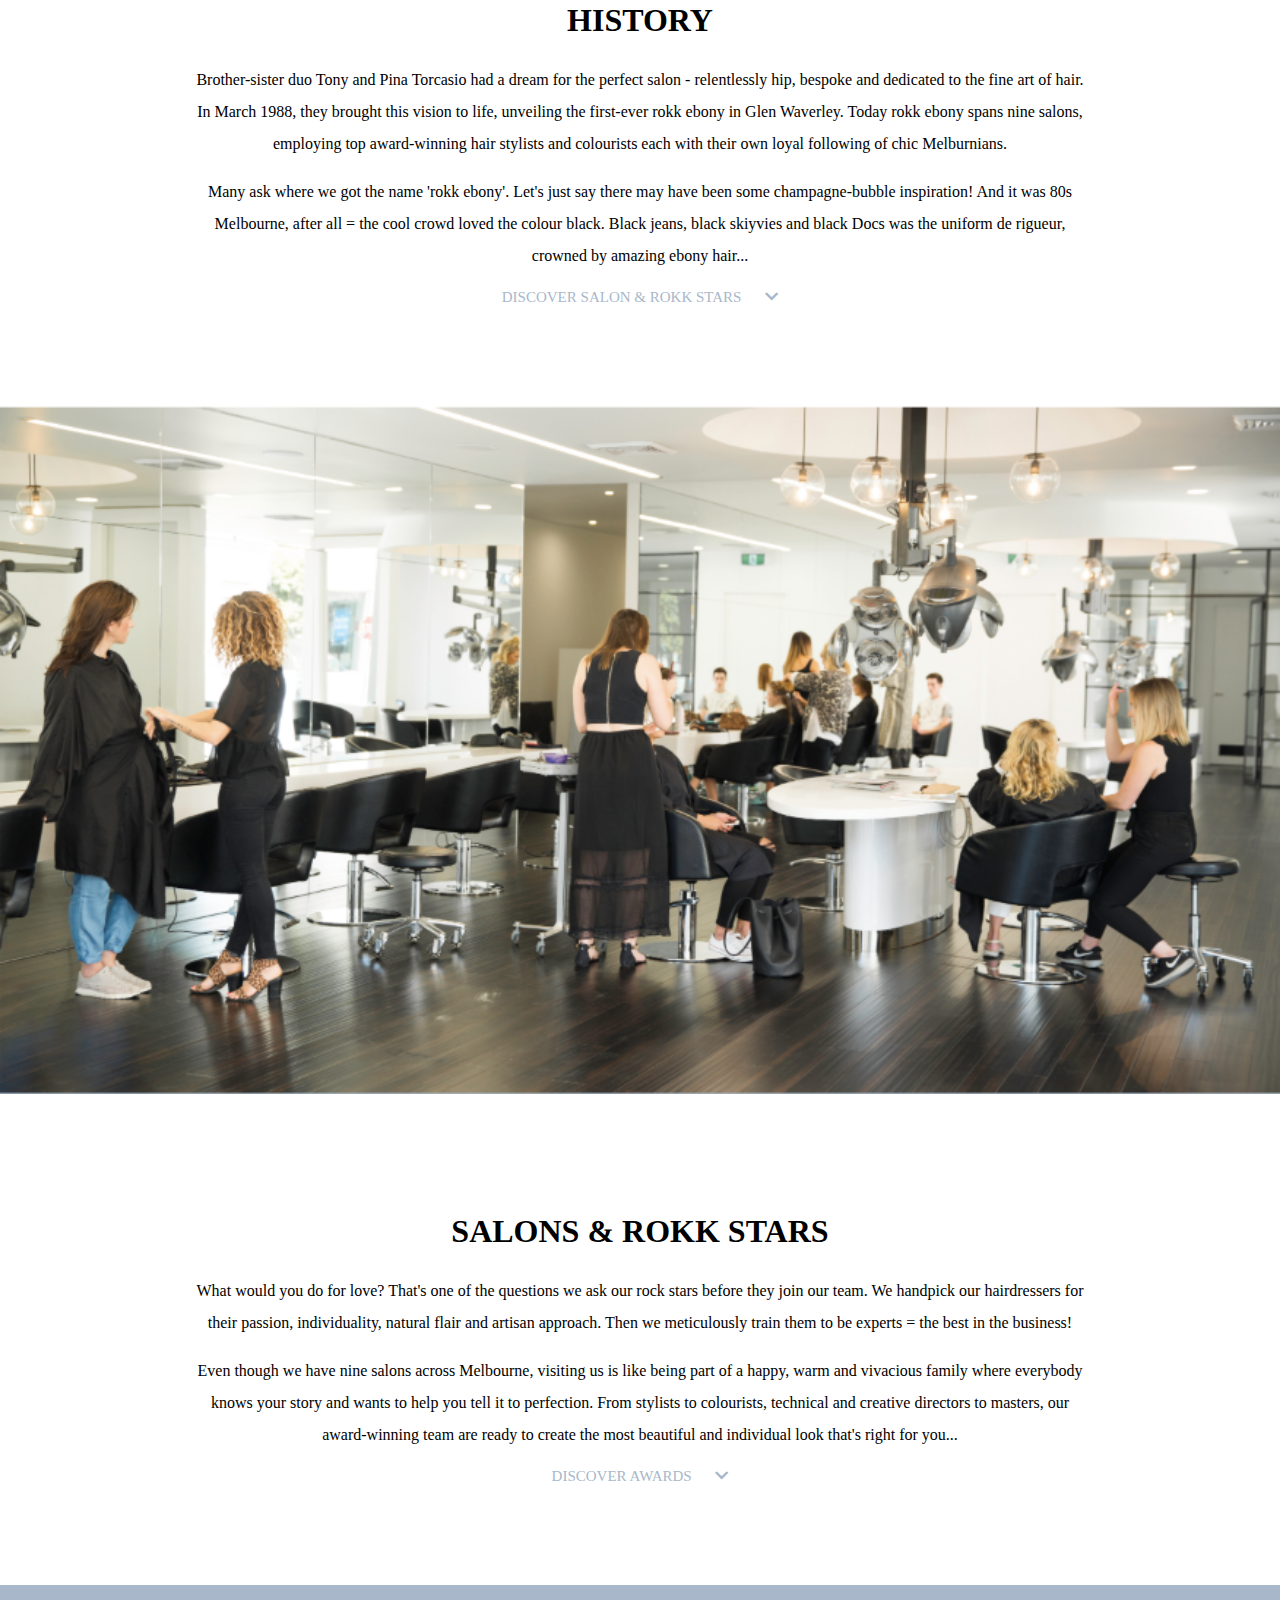
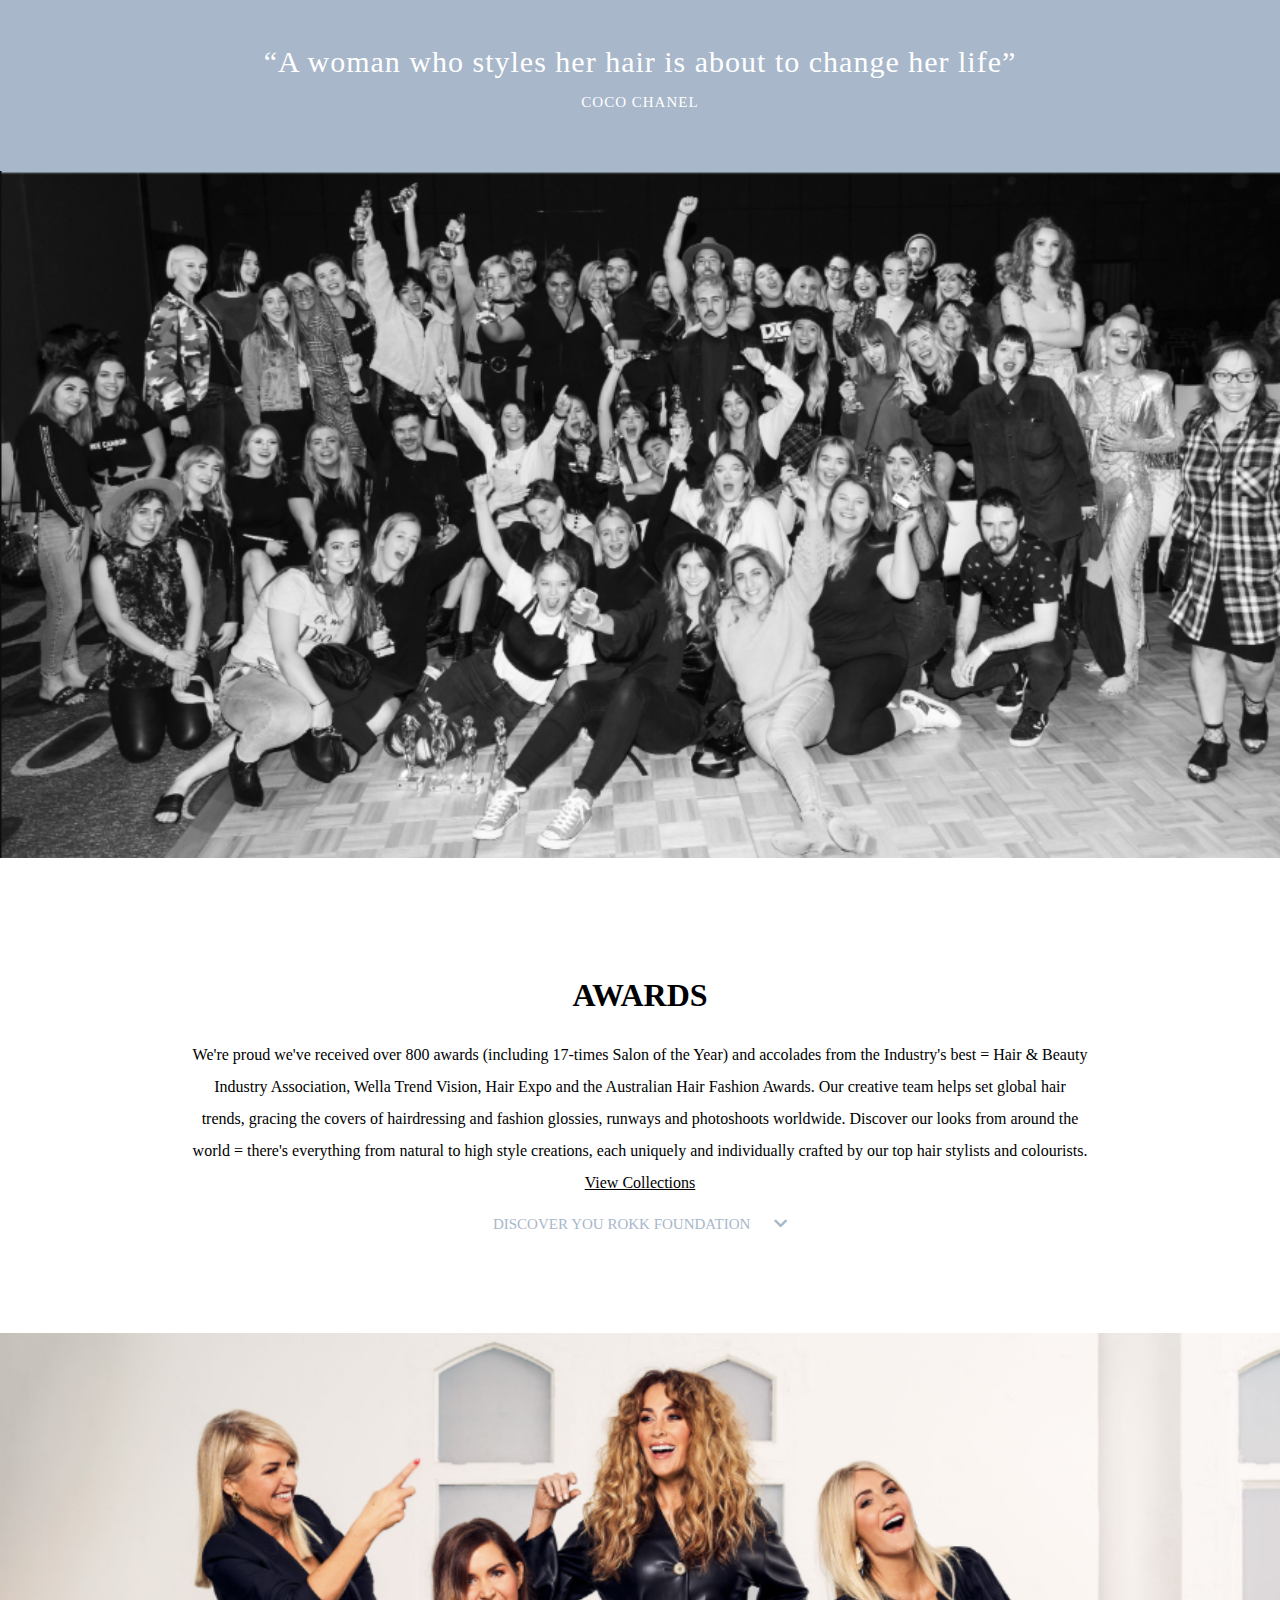
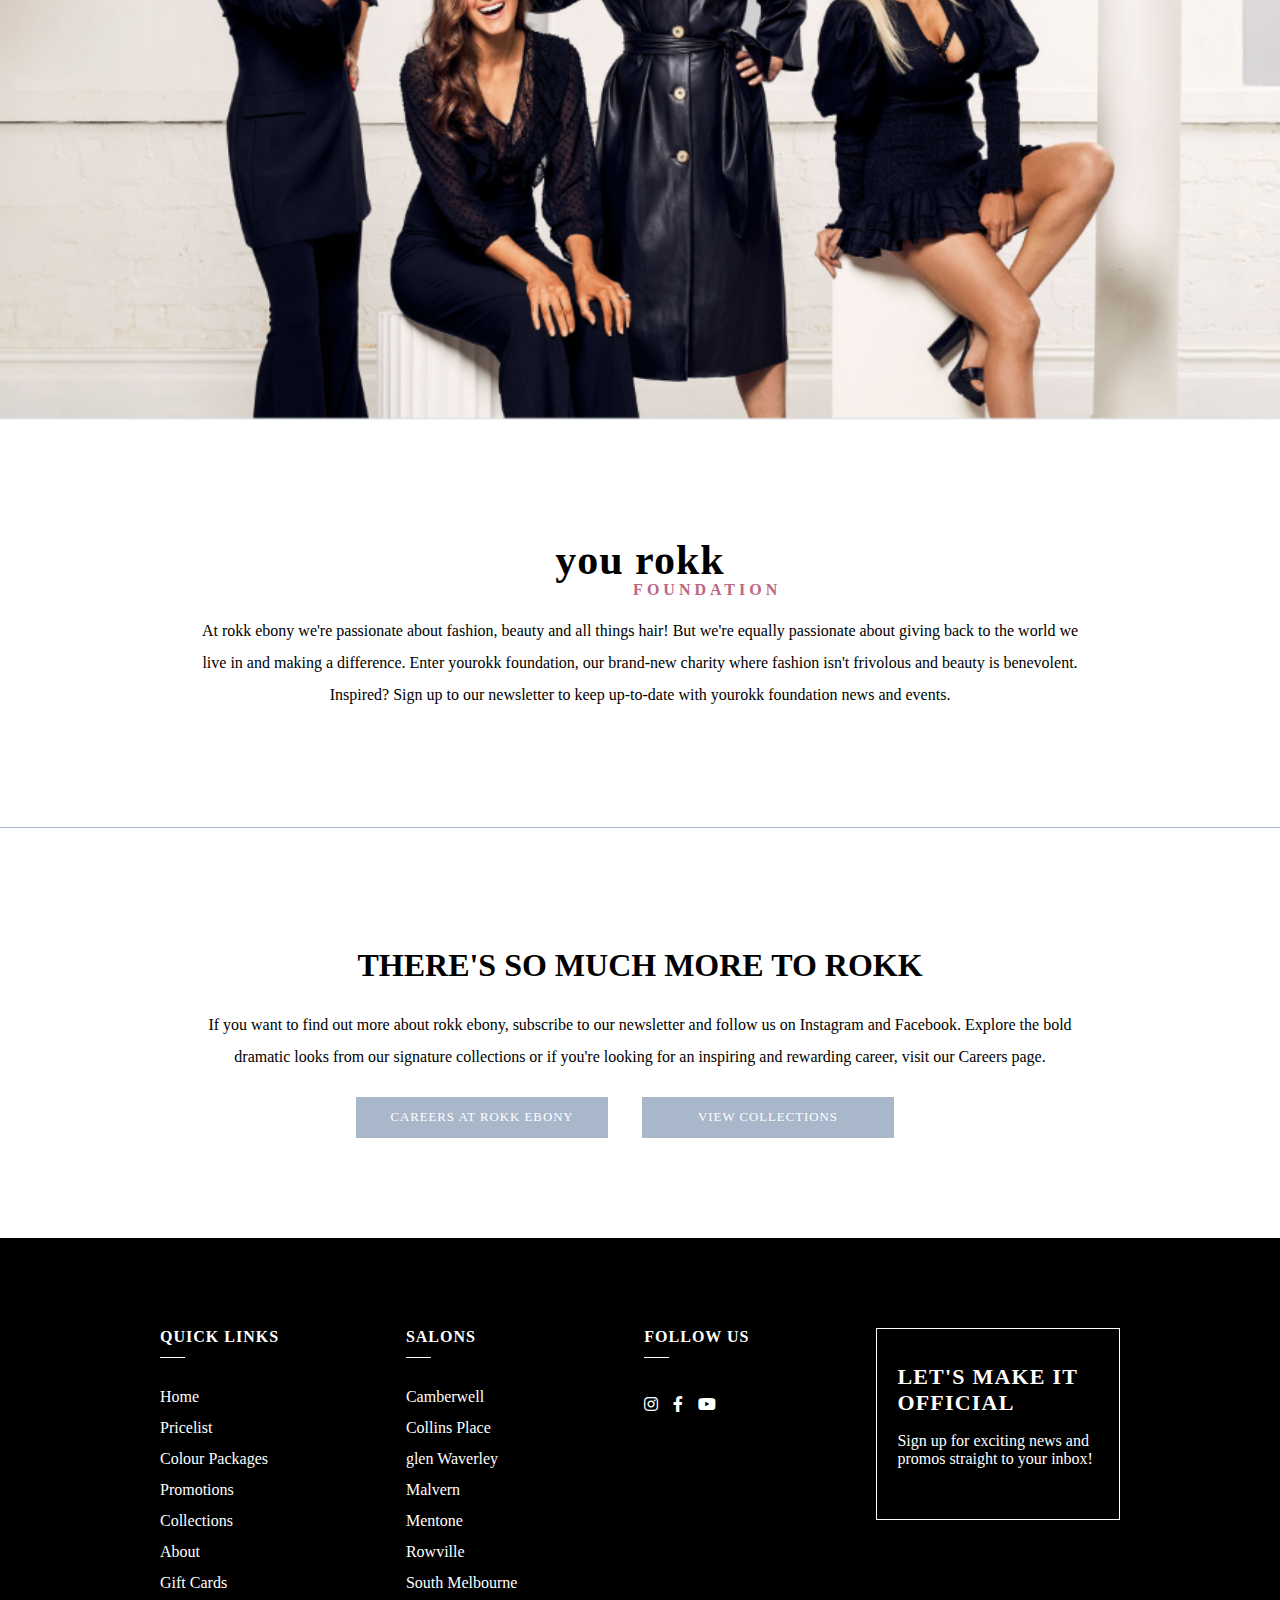
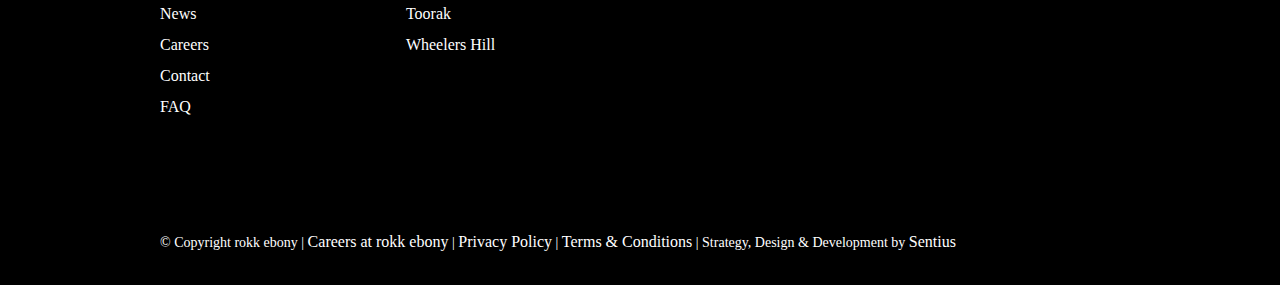
==== commit 083de130: "update link component intro" ====
--- a/index.html
+++ b/index.html
@@ -62,7 +62,7 @@
 				</picture>
 			</div>
 			<!-- component about -->
-			<div class="intro text-center">
+			<div class="intro text-center" id="about">
 				<div class="containerSmall">
 					<h2 class="about">ABOUT ROKK EBONY</h2>
 					<div class="subtitle">17 TIMES SALON OF THE YEAR, MELBOURNE</div>
--- a/style.css
+++ b/style.css
@@ -88,6 +88,9 @@
     display: flex;
     align-items: center;
     justify-content: space-between;
+}
+.header__left {
+    min-width: 194px;
 }
 .header__mid {
     height: 100%;
@@ -386,7 +389,7 @@
     }
     span.foundation {
         padding-left: 15%;
-    }
+    } 
     .containerFooter {
         width: 75%;
         margin: auto;
@@ -415,9 +418,9 @@
     }    
     .containerSmall {
         width: 70%;
-    }
+    }  
     .block-text {
-        padding: 40px 0;
+        padding: 119px 0 100px;
         width: 70%;
         margin: auto;
         text-align: center;
@@ -470,7 +473,10 @@
     span.menu {
         font-size: 15px;
         color: black;
-    }    
+    }     
+    #about.intro, #history.intro {
+        padding-bottom: 100px;
+    } 
     .footer__title {
         font-size: 1rem;
     }
@@ -489,28 +495,6 @@
     }
 }
 
-@media screen and (max-width: 1919px) {      
-    .block-img {
-        width: 100%;
-    }
-    .block-text-img {
-        display: flex;
-        flex-wrap: wrap;
-    }
-    #cta {
-        border-top: 1px solid #A8B7CA;;
-    }
-    .order2 {
-        order: 2;
-    }
-    .order1 {
-        order: 1;
-    }
-    h2.yourokk {
-        text-align: center;
-    }
-}
-
 @media screen and (min-width: 1024px) and (max-width: 1919px) {
     li {
         margin-bottom: 13px;
@@ -527,8 +511,8 @@
     .containerSmall {
         width: 70%;
     }
-    .block-text {
-        padding: 40px 0;
+    .block-text {  
+        padding: 119px 0 100px;      
         width: 70%;
         margin: auto;
         text-align: center;
@@ -544,6 +528,29 @@
     blockquote p {
         margin: 15px 0 0;
         font-size: 15px;
+    }
+}
+
+
+@media screen and (max-width: 1919px) {      
+    .block-img {
+        width: 100%;
+    }
+    .block-text-img {
+        display: flex;
+        flex-wrap: wrap;
+    }
+    #cta {
+        border-top: 1px solid #A8B7CA;;
+    }
+    .order2 {
+        order: 2;
+    }
+    .order1 {
+        order: 1;
+    }
+    h2.yourokk {
+        text-align: center;
     }
 }
 
@@ -609,9 +616,23 @@
     blockquote p {
         margin: 30px 0 0;
         font-size: 19px;
-
-    }
-
+    }
+    .gallery-grid {
+        width: 49%;
+        display: flex;
+        flex-wrap: wrap;
+        justify-content: space-between;
+    }
+    .gallery-big {
+        width: calc(50% - 20px);
+    }
+
+    #about.intro, #history.intro {
+        padding-bottom: 20px;
+    }     
+    .link.text-center {
+        margin-top: 120px;
+    }
 }
 
 .sidenav {
